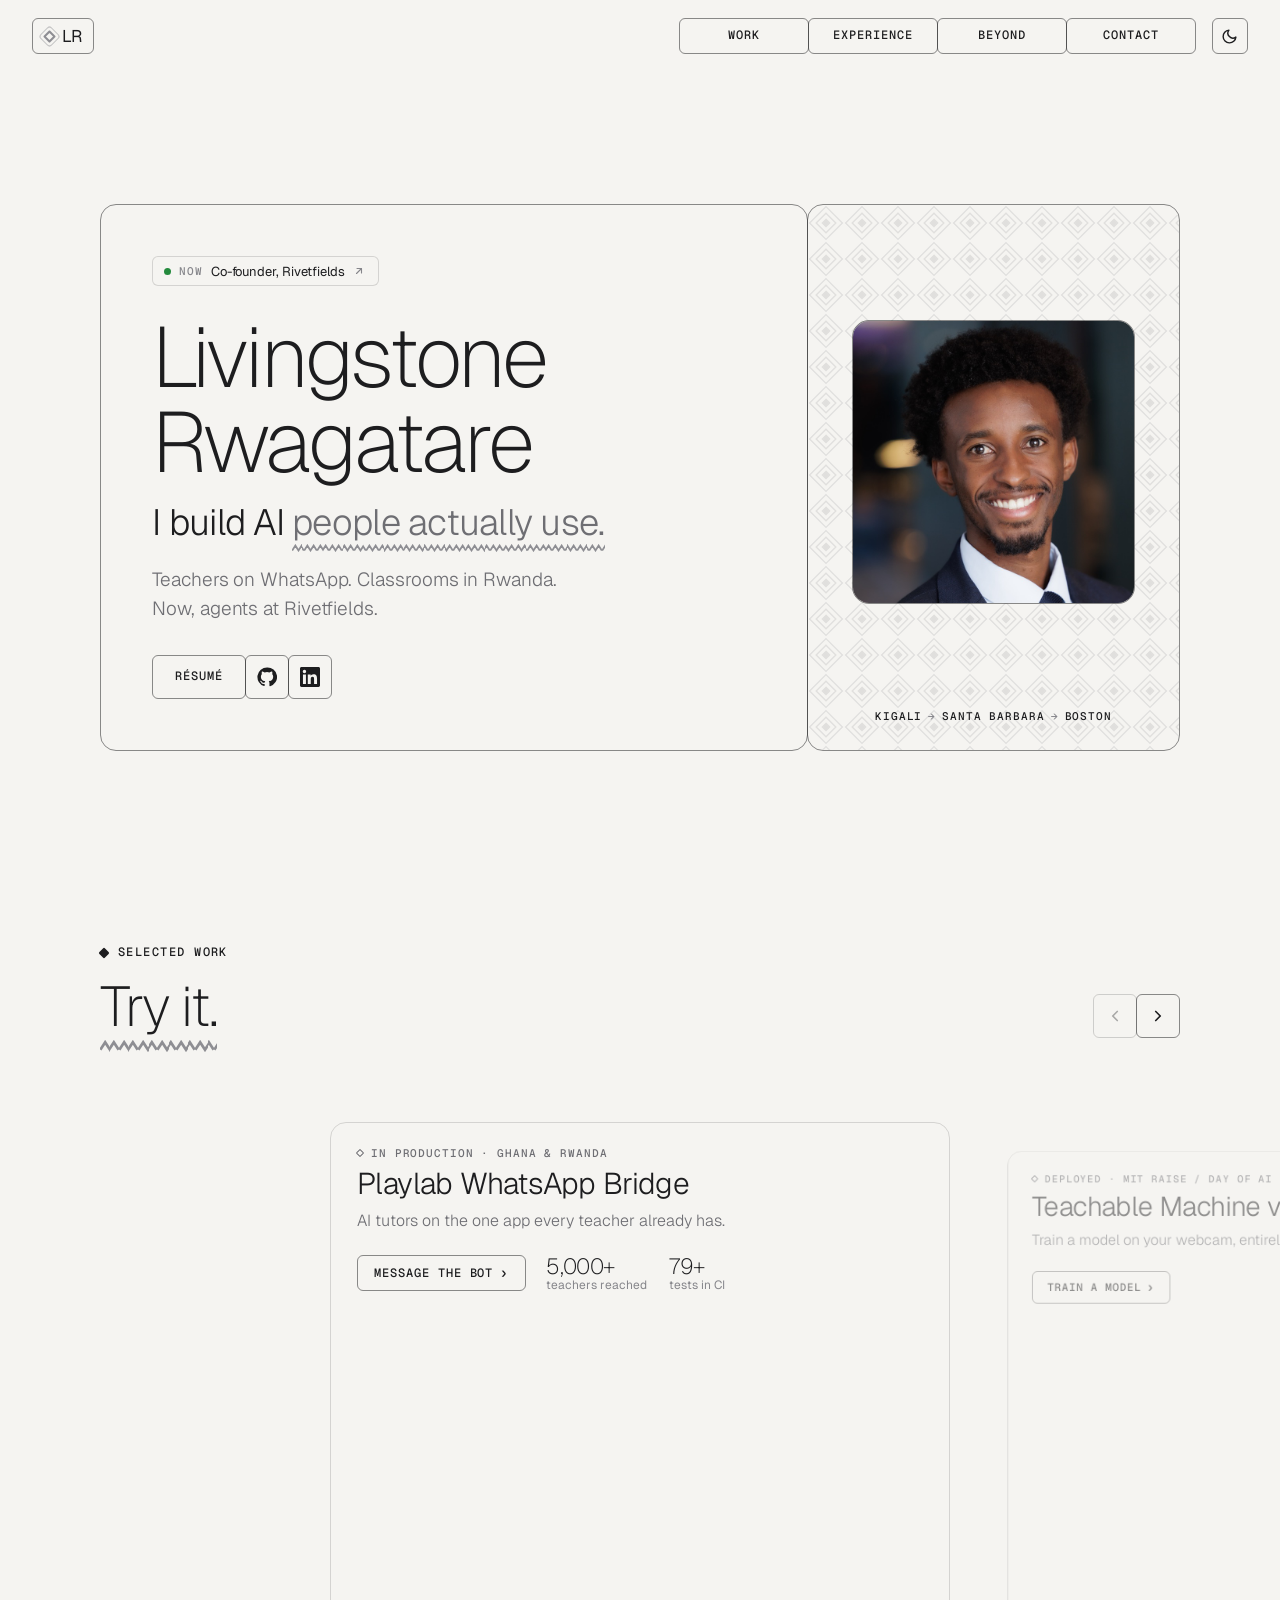
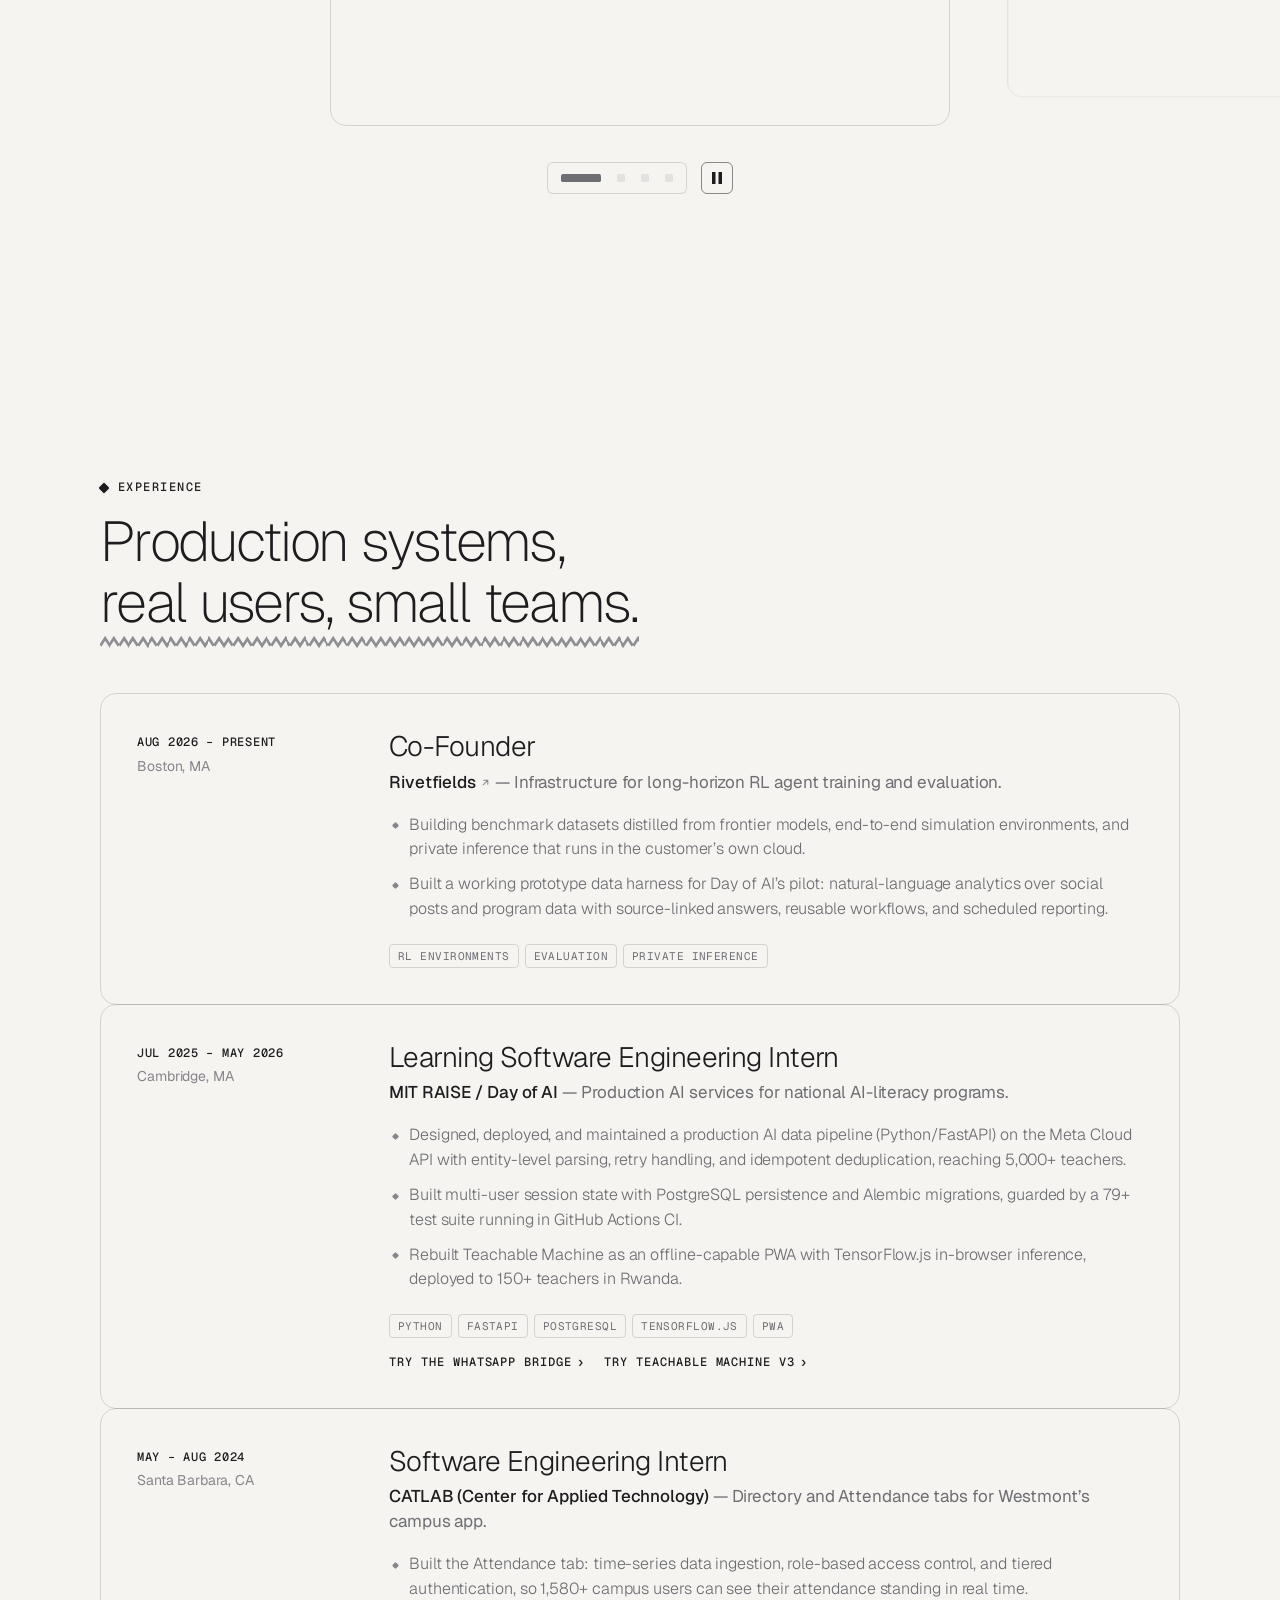
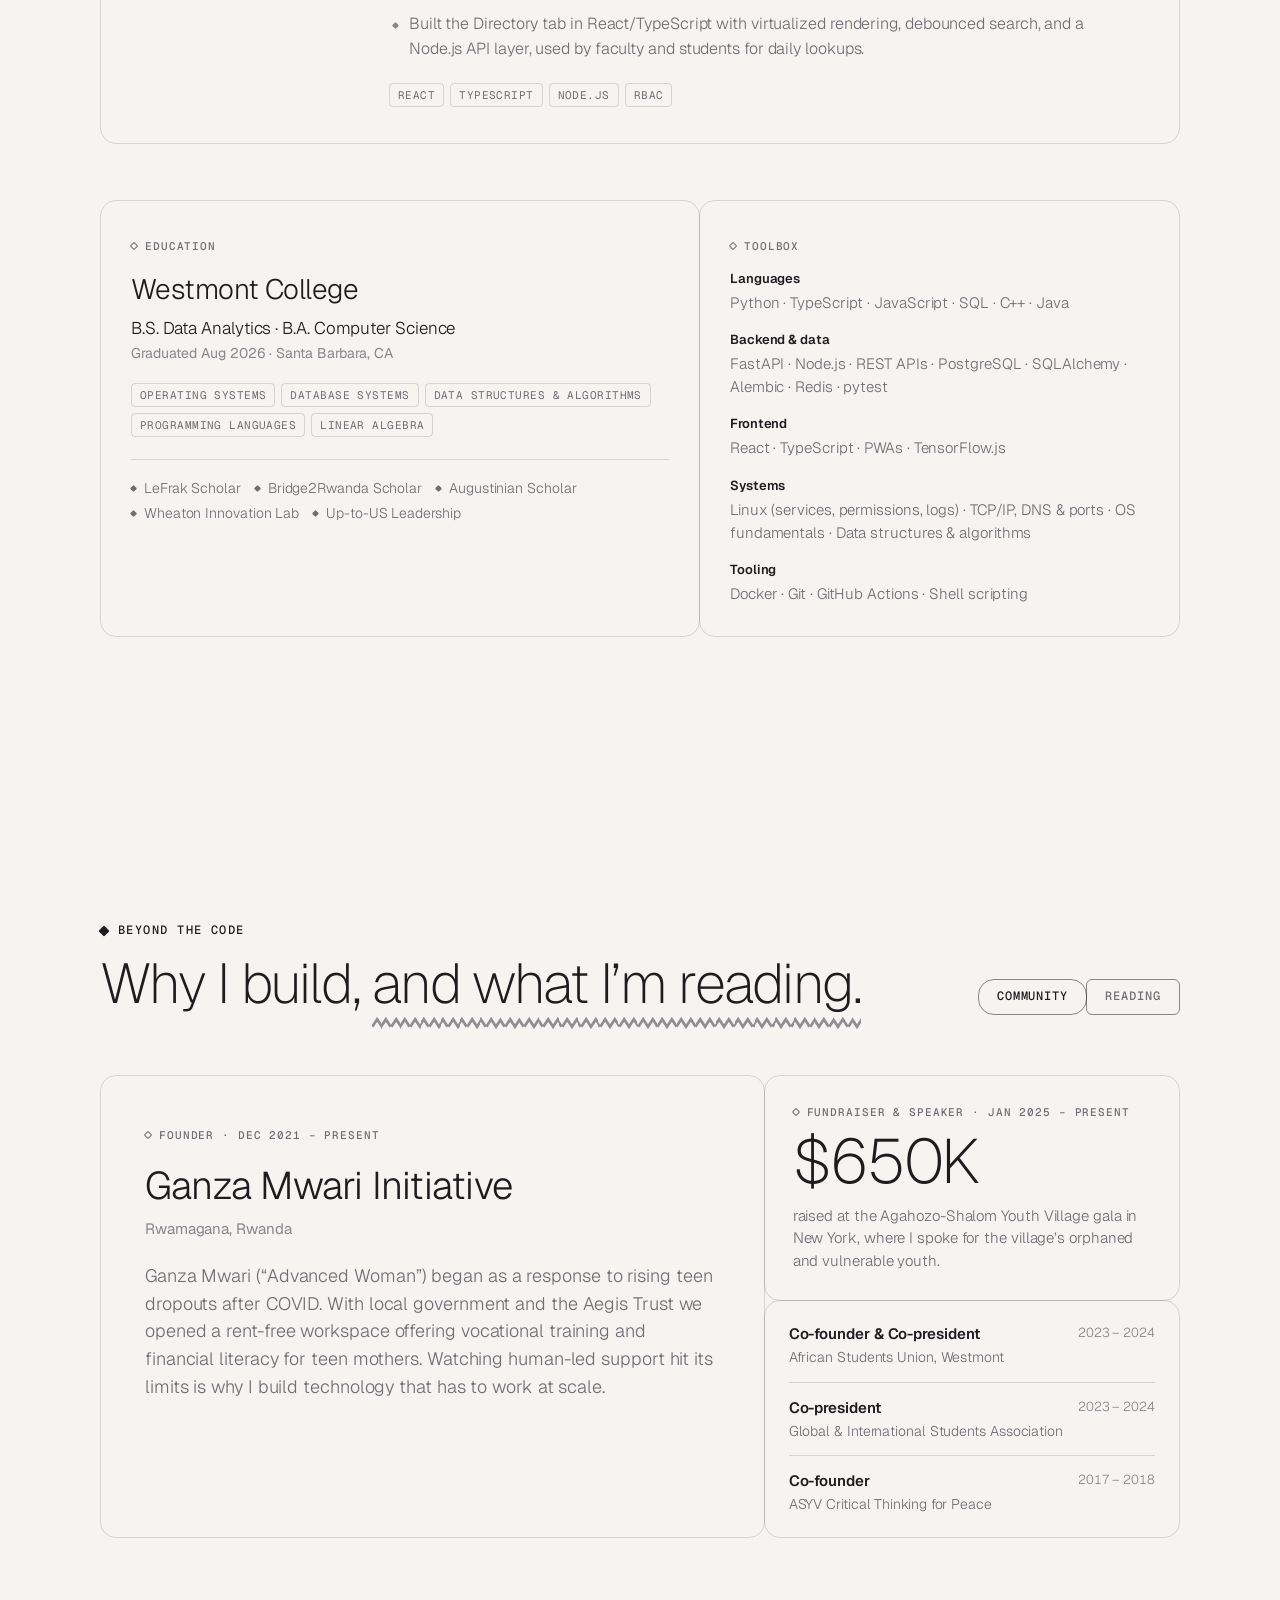
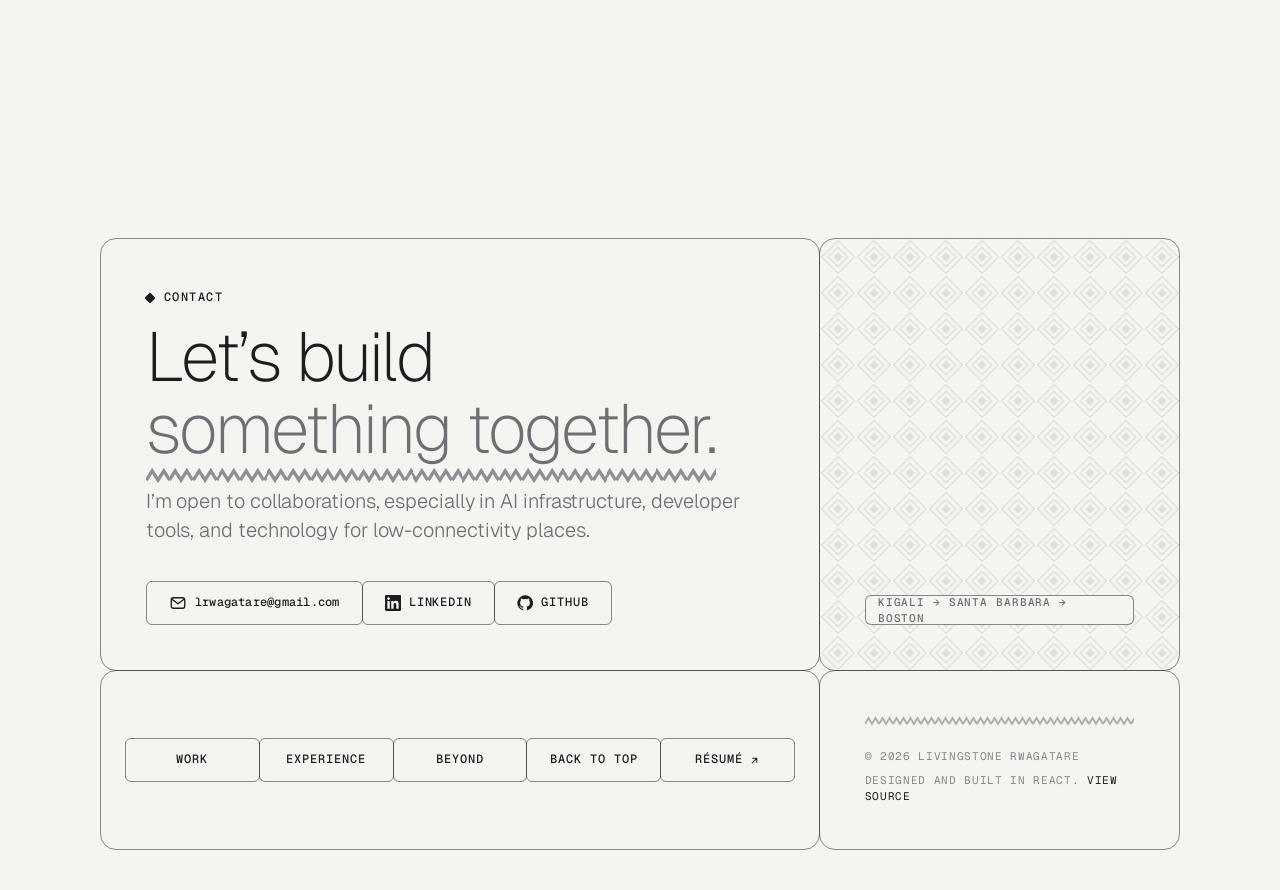
==== index.html @ 640b2de9 "Updates" ====
<!doctype html>
<html lang="en">
  <head>
    <meta charset="UTF-8" />
    <meta name="viewport" content="width=device-width, initial-scale=1.0, viewport-fit=cover" />
    <title>Livingstone Rwagatare · Software Engineer</title>
    <meta name="description" content="Software engineer building AI tools that work on low bandwidth: a WhatsApp AI tutor for 5,000+ teachers, an offline ML web app for classrooms in Rwanda, and Rivetfields." />
    <meta name="theme-color" content="#f5f4f1" media="(prefers-color-scheme: light)" />
    <meta name="theme-color" content="#0c0b0b" media="(prefers-color-scheme: dark)" />
    <meta property="og:title" content="Livingstone Rwagatare · Software Engineer" />
    <meta property="og:description" content="Software engineer building AI people use: a WhatsApp AI tutor for 5,000+ teachers, offline ML for classrooms in Rwanda, and Rivetfields." />
    <meta name="twitter:description" content="Software engineer building AI people use: a WhatsApp AI tutor for 5,000+ teachers, offline ML for classrooms in Rwanda, and Rivetfields." />
    <meta property="og:type" content="website" />
    <meta property="og:url" content="https://rwagatare.github.io/" />
    <meta property="og:image" content="https://rwagatare.github.io/og-card.jpg" />
    <meta property="og:image:width" content="1200" />
    <meta property="og:image:height" content="630" />
    <meta property="og:image:alt" content="Livingstone Rwagatare, software engineer: I build AI people actually use." />
    <meta name="twitter:card" content="summary_large_image" />
    <meta name="twitter:image" content="https://rwagatare.github.io/og-card.jpg" />
    <link rel="icon" type="image/svg+xml" href="/favicon.svg" />
    <link rel="preconnect" href="https://fonts.googleapis.com" />
    <link rel="preconnect" href="https://fonts.gstatic.com" crossorigin />
    <link rel="preload" as="style" href="https://fonts.googleapis.com/css2?family=Geist:wght@100..900&amp;family=Geist+Mono:wght@400..600&amp;display=swap" onload="this.onload=null;this.rel='stylesheet'" />
    <noscript><link rel="stylesheet" href="https://fonts.googleapis.com/css2?family=Geist:wght@100..900&amp;family=Geist+Mono:wght@400..600&amp;display=swap" /></noscript>
    <script>
      // Resolve theme before first paint so there is no flash.
      (function () {
        var t;
        try { t = localStorage.getItem('theme'); } catch (e) {}
        if (t !== 'light' && t !== 'dark') {
          t = window.matchMedia('(prefers-color-scheme: light)').matches ? 'light' : 'dark';
        }
        document.documentElement.setAttribute('data-theme', t);
      })();
    </script>
    <script type="module" crossorigin src="/assets/index-DUhdeuGl.js"></script>
    <link rel="stylesheet" crossorigin href="/assets/index-CmonCGFS.css">
  </head>
  <body>
    <div id="root"></div>
  </body>
</html>
---- assets/index-CmonCGFS.css ----
:root{--font-sans: -apple-system, BlinkMacSystemFont, "SF Pro Text", "Inter", system-ui, "Segoe UI", Roboto, "Helvetica Neue", Arial, sans-serif;--font-display: "Bricolage Grotesque", -apple-system, BlinkMacSystemFont, system-ui, "Segoe UI", Roboto, sans-serif;--font-mono: "JetBrains Mono", ui-monospace, "SF Mono", SFMono-Regular, Menlo, Consolas, monospace;--zigzag-mask: url("data:image/svg+xml,%3Csvg xmlns='http://www.w3.org/2000/svg' width='12' height='8' viewBox='0 0 12 8'%3E%3Cpath d='M0 6.5 3 1.5 6 6.5 9 1.5 12 6.5' fill='none' stroke='%23000' stroke-width='1.7' stroke-linejoin='miter'/%3E%3C/svg%3E");--diamond-mask: url("data:image/svg+xml,%3Csvg xmlns='http://www.w3.org/2000/svg' width='44' height='44' viewBox='0 0 44 44' fill='none' stroke='%23000' stroke-width='1.6'%3E%3Cpath d='M22 2 42 22 22 42 2 22Z'/%3E%3Cpath d='M22 10 34 22 22 34 10 22Z'/%3E%3Cpath d='M22 17.5 26.5 22 22 26.5 17.5 22Z' fill='%23000'/%3E%3C/svg%3E");--r-xs: 8px;--r-sm: 12px;--r-md: 18px;--r-lg: 24px;--r-xl: 32px;--r-pill: 9999px;--ease-out: cubic-bezier(.16, 1, .3, 1);--ease-std: cubic-bezier(.25, .1, .25, 1);--spring: cubic-bezier(.34, 1.56, .64, 1);--dur-fast: .18s;--dur: .32s;--dur-slow: .7s;--content: 1080px;--gutter: clamp(16px, 4vw, 32px);--nav-h: 56px}@supports (transition-timing-function: linear(0,1)){:root{--spring: linear(0, .0069 1.15%, .026 2.3%, .1135 5.18%, .2229 7.78%, .5977 15.84%, .9228, .9676 28.8%, 1.0032 31.68%, 1.046 42.05%, 1.0118 61.63%, 1.0025 69.41%, .9992 99.94%)}}:root,[data-theme=dark]{color-scheme:dark;--bg: #0c0b0b;--bg-2: #131211;--surface: #181716;--surface-2: #1f1e1c;--surface-3: #2c2c2e;--label: #f5f5f7;--label-2: rgba(235, 235, 245, .64);--label-3: rgba(235, 235, 245, .38);--separator: rgba(255, 255, 255, .1);--fill: rgba(120, 120, 128, .24);--fill-2: rgba(120, 120, 128, .16);--green: #30d158;--orange: #ff9f0a;--yellow: #ffd60a;--pink: #ff375f;--indigo: #5e5ce6;--glass-fill: rgba(30, 30, 32, .52);--glass-rim: rgba(255, 255, 255, .2);--glass-edge: rgba(0, 0, 0, .5);--glass-sat: 160%;--glass-spec: rgba(255, 255, 255, .1);--shadow-1: 0 1px 2px rgba(0, 0, 0, .4);--shadow-2: 0 8px 30px rgba(0, 0, 0, .45), 0 2px 8px rgba(0, 0, 0, .3)}[data-theme=light]{color-scheme:light;--bg: #f5f4f1;--bg-2: #ecebe7;--surface: #ffffff;--surface-2: #fbfbfd;--surface-3: #f0f0f3;--label: #1d1d1f;--label-2: #6e6e73;--label-3: #86868b;--separator: rgba(0, 0, 0, .09);--fill: rgba(120, 120, 128, .14);--fill-2: rgba(120, 120, 128, .08);--green: #248a3d;--orange: #c93400;--yellow: #b25000;--pink: #d30f45;--indigo: #3634a3;--glass-fill: rgba(250, 250, 252, .62);--glass-rim: rgba(255, 255, 255, .85);--glass-edge: rgba(0, 0, 0, .08);--glass-sat: 190%;--glass-spec: rgba(255, 255, 255, .55);--shadow-1: 0 1px 2px rgba(0, 0, 0, .05), 0 1px 8px rgba(0, 0, 0, .04);--shadow-2: 0 10px 34px rgba(0, 0, 0, .1), 0 2px 8px rgba(0, 0, 0, .05)}:root,[data-theme=dark]{--glass-tint: rgba(255, 255, 255, .13);--glass-tint-hover: rgba(255, 255, 255, .23);--glass-sheen: rgba(255, 255, 255, .26);--accent: #e5e5ea;--accent-strong: #e5e5ea;--accent-soft: rgba(229, 229, 234, .14);--on-accent: var(--label);--glow: rgba(255, 255, 255, .07);--clay: #a1a1a6;--zigzag: url("data:image/svg+xml,%3Csvg xmlns='http://www.w3.org/2000/svg' width='12' height='8' viewBox='0 0 12 8'%3E%3Cpath d='M0 6.5 3 1.5 6 6.5 9 1.5 12 6.5' fill='none' stroke='%23a1a1a6' stroke-width='1.7'/%3E%3C/svg%3E")}[data-theme=light]{--glass-tint: rgba(255, 255, 255, .62);--glass-tint-hover: rgba(255, 255, 255, .78);--glass-sheen: rgba(255, 255, 255, .7);--accent: #3a3a3c;--accent-strong: #3a3a3c;--accent-soft: rgba(58, 58, 60, .1);--on-accent: var(--label);--glow: rgba(0, 0, 0, .05);--clay: #8e8e93;--zigzag: url("data:image/svg+xml,%3Csvg xmlns='http://www.w3.org/2000/svg' width='12' height='8' viewBox='0 0 12 8'%3E%3Cpath d='M0 6.5 3 1.5 6 6.5 9 1.5 12 6.5' fill='none' stroke='%238e8e93' stroke-width='1.7'/%3E%3C/svg%3E")}:root,[data-theme]{--color-bg: var(--bg);--color-bg-light: var(--surface);--color-bg-lightest: var(--surface-3);--color-text: var(--label-2);--color-text-dim: var(--label-3);--color-text-bright: var(--label);--color-accent: var(--accent);--color-accent-dim: var(--accent-soft);--color-green: var(--green)}*,*:before,*:after{box-sizing:border-box}html{scroll-behavior:smooth;scroll-padding-top:calc(var(--nav-h) + 32px);-webkit-text-size-adjust:100%}body{margin:0;font-family:var(--font-sans);font-size:17px;line-height:1.47;letter-spacing:-.01em;background:var(--bg);color:var(--label);-webkit-font-smoothing:antialiased;-moz-osx-font-smoothing:grayscale;text-rendering:optimizeLegibility;overflow-x:hidden;transition:background-color var(--dur) var(--ease-std),color var(--dur) var(--ease-std)}img{max-width:100%;display:block}a{color:var(--accent);text-decoration:none}a:hover{text-decoration:underline;text-underline-offset:3px}h1,h2,h3,h4,h5,h6{margin:0;font-family:var(--font-display);color:var(--label);font-weight:600}p{margin:0}ul,ol{list-style:none;margin:0;padding:0}button{font:inherit;color:inherit;cursor:pointer;border:0;background:none;padding:0}:focus-visible{outline:2px solid var(--accent);outline-offset:3px;border-radius:6px}::selection{background:var(--accent-soft)}.app{position:relative;min-height:100vh}main{position:relative;z-index:1}.container{width:100%;max-width:calc(var(--content) + var(--gutter) * 2);margin:0 auto;padding:0 var(--gutter)}.section{padding:clamp(80px,12vw,140px) 0}.eyebrow{display:inline-flex;align-items:center;gap:10px;font-family:var(--font-mono);font-size:12px;font-weight:500;letter-spacing:.1em;text-transform:uppercase;color:var(--label-2);margin-bottom:14px}.eyebrow:before{content:"";width:24px;height:8px;background:var(--clay);-webkit-mask:var(--zigzag-mask) repeat-x 0 50% / 12px 8px;mask:var(--zigzag-mask) repeat-x 0 50% / 12px 8px}.mark{color:inherit;background:var(--zigzag) repeat-x 0 100% / .34em .22em;padding-bottom:.16em;-webkit-box-decoration-break:clone;box-decoration-break:clone}.section-title{font-size:clamp(34px,3.2vw + 18px,56px);font-weight:700;line-height:1.1;letter-spacing:-.03em;max-width:22ch}:is(.section-title,.contact-title,.hero-statement,.work-title,.gal-title){text-wrap:balance}.section-lead{margin-top:16px;font-size:clamp(17px,.5vw + 15px,21px);line-height:1.42;color:var(--label-2);max-width:60ch;letter-spacing:-.012em}.section-head{margin-bottom:clamp(36px,5vw,60px)}.surface{background:var(--surface);border-radius:var(--r-lg);box-shadow:var(--shadow-1);position:relative}[data-theme=dark] .surface{box-shadow:inset 0 0 0 1px var(--separator)}.spotlight{isolation:isolate}.spotlight:after{content:"";position:absolute;inset:0;border-radius:inherit;pointer-events:none;opacity:0;transition:opacity var(--dur) var(--ease-std);background:radial-gradient(420px circle at var(--mx, 50%) var(--my, 50%),var(--glow),transparent 60%);z-index:1}.spotlight:hover:after{opacity:1}[data-theme=dark] .spotlight:after{background:radial-gradient(420px circle at var(--mx, 50%) var(--my, 50%),var(--glow),transparent 60%),radial-gradient(260px circle at var(--mx, 50%) var(--my, 50%),rgba(255,255,255,.04),transparent 70%)}.glass{position:relative;isolation:isolate;background:var(--glass-fill);-webkit-backdrop-filter:blur(22px) saturate(var(--glass-sat)) brightness(1.04);backdrop-filter:blur(22px) saturate(var(--glass-sat)) brightness(1.04);box-shadow:inset 0 1px 0 0 var(--glass-rim),inset 0 -1px #ffffff0f,inset 0 0 0 .5px var(--glass-edge),var(--shadow-2)}.glass:before{content:"";position:absolute;inset:0;padding:1px;border-radius:inherit;pointer-events:none;background:linear-gradient(135deg,var(--glass-rim),transparent 38%,transparent 62%,var(--glass-spec));-webkit-mask:linear-gradient(#000 0 0) content-box,linear-gradient(#000 0 0);-webkit-mask-composite:xor;mask-composite:exclude}.glass:after{content:"";position:absolute;inset:0;border-radius:inherit;pointer-events:none;z-index:-1;background:radial-gradient(ellipse 70% 60% at 22% 0%,var(--glass-spec),transparent 70%)}.btn{display:inline-flex;align-items:center;justify-content:center;gap:8px;min-height:44px;padding:0 20px;border-radius:12px;font-size:17px;font-weight:500;letter-spacing:-.01em;white-space:nowrap;transition:transform var(--dur-fast) var(--ease-std),background-color var(--dur-fast) var(--ease-std),box-shadow var(--dur) var(--ease-std)}.btn:hover{text-decoration:none}.btn:active{transform:scale(.97)}.btn-primary{color:var(--label);background:linear-gradient(180deg,var(--glass-sheen),transparent 58%),var(--glass-tint);-webkit-backdrop-filter:blur(18px) saturate(180%);backdrop-filter:blur(18px) saturate(180%);box-shadow:inset 0 1px 0 var(--glass-rim),inset 0 -1px #ffffff14,inset 0 0 0 .5px var(--glass-edge),0 8px 24px #0000002e}.btn-primary:hover{background:linear-gradient(180deg,var(--glass-sheen),transparent 58%),var(--glass-tint-hover)}[data-theme=light] .btn-primary{box-shadow:inset 0 1px #ffffffe6,inset 0 0 0 .5px #0000001a,0 6px 18px #00000014}.btn-secondary{background:var(--fill);color:var(--label)}.btn-secondary:hover{background:var(--surface-3)}.btn-sm{min-height:34px;padding:0 14px;border-radius:10px;font-size:14px}.link-more{display:inline-flex;align-items:center;gap:4px;font-size:17px;font-weight:500;color:var(--accent)}.link-more:after{content:"›";font-size:1.25em;line-height:1;transform:translateY(-1px);transition:transform var(--dur-fast) var(--ease-std)}.link-more:hover:after{transform:translate(3px,-1px)}.chip{display:inline-flex;align-items:center;height:26px;padding:0 10px;border-radius:var(--r-pill);background:var(--fill-2);color:var(--label-2);font-size:13px;font-weight:500;letter-spacing:0;white-space:nowrap}.segmented{display:inline-flex;position:relative;padding:3px;border-radius:var(--r-pill);background:var(--fill);gap:2px;max-width:100%;overflow-x:auto;scrollbar-width:none}.segmented::-webkit-scrollbar{display:none}.segmented button{position:relative;z-index:1;height:32px;padding:0 16px;border-radius:var(--r-pill);font-size:14px;font-weight:500;color:var(--label-2);white-space:nowrap;transition:color var(--dur-fast) var(--ease-std),background-color var(--dur) var(--ease-std),box-shadow var(--dur) var(--ease-std)}.segmented button:hover{color:var(--label)}.segmented button[aria-pressed=true],.segmented button[aria-selected=true]{color:var(--label);background:var(--surface);box-shadow:0 3px 8px #0000001f,0 0 0 .5px #0000000a}[data-theme=dark] .segmented button[aria-pressed=true],[data-theme=dark] .segmented button[aria-selected=true]{background:#636366;box-shadow:0 3px 8px #0000004d}.reveal{opacity:0;transform:translateY(28px);transition:opacity var(--dur-slow) var(--ease-out),transform var(--dur-slow) var(--ease-out)}.reveal.revealed{opacity:1;transform:none}.reveal-child{opacity:0;transform:translateY(14px);transition:opacity .6s var(--ease-out),transform .6s var(--ease-out)}.reveal-child.revealed{opacity:1;transform:none}.is-arriving .eyebrow,.is-arriving :is(.section-title,.contact-title),.is-arriving :is(.section-lead,.contact-lead){animation:arrive-lift .9s var(--ease-out) both}.is-arriving :is(.section-title,.contact-title){animation-delay:70ms}.is-arriving :is(.section-lead,.contact-lead){animation-delay:.15s}.is-arriving .eyebrow{position:relative}.is-arriving .eyebrow:after{content:"";position:absolute;left:0;right:0;bottom:-4px;height:2px;border-radius:2px;background:var(--accent);transform-origin:left;animation:arrive-sweep 1.1s var(--ease-out) both}@keyframes arrive-lift{0%{opacity:.25;transform:translateY(18px);filter:blur(6px)}}@keyframes arrive-sweep{0%{transform:scaleX(0);opacity:1}60%{transform:scaleX(1);opacity:1}to{transform:scaleX(1);opacity:0}}.sr-only{position:absolute;width:1px;height:1px;padding:0;margin:-1px;overflow:hidden;clip:rect(0,0,0,0);white-space:nowrap;border:0}.mono{font-family:var(--font-mono);font-size:.88em;letter-spacing:0}@media(prefers-reduced-motion:reduce){html{scroll-behavior:auto}*,*:before,*:after{animation-duration:.01ms!important;animation-iteration-count:1!important;transition-duration:.01ms!important}.reveal,.reveal-child{opacity:1;transform:none}}@media(prefers-reduced-transparency:reduce),(prefers-contrast:more){.glass{background:var(--surface);-webkit-backdrop-filter:none;backdrop-filter:none;box-shadow:inset 0 0 0 1px var(--separator),var(--shadow-2)}}::-webkit-scrollbar{width:10px}::-webkit-scrollbar-track{background:transparent}::-webkit-scrollbar-thumb{background-color:var(--fill);border:3px solid var(--bg);border-radius:10px}.nav-wrap{position:fixed;top:0;left:0;right:0;z-index:100;display:flex;justify-content:center;padding:14px var(--gutter) 0;pointer-events:none}.nav-wrap:before{content:"";position:absolute;inset:0 0 -24px;background:linear-gradient(to bottom,var(--bg) 0%,transparent 100%);opacity:0;transition:opacity var(--dur) var(--ease-std);pointer-events:none}.nav-wrap.is-scrolled:before{opacity:.55}.nav{pointer-events:auto;display:flex;align-items:center;gap:8px;height:var(--nav-h);padding:0 8px 0 18px;border-radius:var(--r-pill);width:min(100%,720px);transition:transform var(--dur) var(--spring),width var(--dur-slow) var(--ease-out)}.nav-mark{display:inline-flex;align-items:center;gap:8px;font-family:var(--font-display);font-weight:700;font-size:17px;letter-spacing:-.02em;color:var(--label);margin-right:auto}.nav-mark:hover{text-decoration:none}.nav-mark-dot{width:9px;height:9px;border:2px solid var(--clay);border-radius:1px;transform:rotate(45deg);box-shadow:0 0 0 2.5px var(--bg),0 0 0 3.5px color-mix(in srgb,var(--clay) 45%,transparent)}.nav-links{position:relative;display:flex;align-items:center;gap:2px}.nav-pill{position:absolute;top:50%;left:0;height:36px;margin-top:-18px;border-radius:var(--r-pill);background:var(--fill);box-shadow:inset 0 1px 0 var(--glass-rim),inset 0 0 0 .5px var(--glass-edge);opacity:0;pointer-events:none;transition:transform .56s var(--spring),width .56s var(--spring),opacity var(--dur) var(--ease-std)}.nav-links li:not(.nav-pill){position:relative;z-index:1}.nav-links a{display:inline-flex;align-items:center;height:36px;padding:0 14px;border-radius:var(--r-pill);font-size:14px;font-weight:500;color:var(--label-2);transition:color var(--dur-fast) var(--ease-std),background-color var(--dur) var(--ease-std)}.nav-links a:hover{color:var(--label);text-decoration:none;background:var(--fill-2)}.nav-links a.is-active{color:var(--label)}.nav-links a.is-active:hover{background:transparent}.nav-actions{display:flex;align-items:center;gap:6px;margin-left:8px}.nav-icon{display:inline-grid;place-items:center;width:40px;height:40px;border-radius:50%;color:var(--label-2);transition:color var(--dur-fast),background-color var(--dur-fast),transform var(--dur-fast)}.nav-icon:hover{color:var(--label);background:var(--fill-2)}.nav-icon:active{transform:scale(.92)}.nav-resume{height:36px}.nav-burger{display:none;position:relative}.nav-burger span{position:absolute;left:12px;right:12px;height:1.5px;border-radius:2px;background:currentColor;transition:transform var(--dur) var(--spring)}.nav-burger span:first-child{transform:translateY(-3.5px)}.nav-burger span:last-child{transform:translateY(3.5px)}.nav-burger.is-open span:first-child{transform:rotate(45deg)}.nav-burger.is-open span:last-child{transform:rotate(-45deg)}.nav-scrim{position:fixed;inset:0;background:#00000059;opacity:0;pointer-events:none;transition:opacity var(--dur) var(--ease-std)}.nav-scrim.is-open{opacity:1;pointer-events:auto}.nav-sheet{position:fixed;top:calc(14px + var(--nav-h) + 10px);left:var(--gutter);right:var(--gutter);padding:12px;border-radius:var(--r-lg);pointer-events:auto;display:grid;gap:8px;transform-origin:top center;animation:sheet-in var(--dur) var(--spring)}.nav-sheet[hidden]{display:none}.nav-sheet ul{display:grid}.nav-sheet a:not(.btn){display:block;padding:14px 12px;border-radius:var(--r-sm);font-size:22px;font-weight:600;letter-spacing:-.02em;color:var(--label)}.nav-sheet a:not(.btn):hover{background:var(--fill-2);text-decoration:none}@keyframes sheet-in{0%{opacity:0;transform:translateY(-8px) scale(.96)}}@media(max-width:720px){.nav{padding-left:16px}.nav-links,.nav-resume{display:none}.nav-burger{display:inline-grid}}.hero{position:relative;padding:calc(var(--nav-h) + clamp(64px,11vw,132px)) 0 clamp(24px,4vw,48px)}.hero-grid{display:grid;grid-template-columns:minmax(0,1fr) auto;gap:clamp(32px,6vw,80px);align-items:center}.hero-now{display:inline-flex;align-items:center;gap:8px;height:32px;padding:0 14px 0 12px;margin-bottom:28px;border-radius:var(--r-pill);background:var(--fill-2);box-shadow:inset 0 0 0 .5px var(--separator);color:var(--label);font-size:14px;font-weight:500;transition:background-color var(--dur-fast)}.hero-now:hover{text-decoration:none;background:var(--fill)}.hero-now svg{color:var(--label-3)}.hero-now-dot{width:7px;height:7px;border-radius:50%;background:var(--green);box-shadow:0 0 0 0 var(--green);animation:pulse 2.4s var(--ease-std) infinite}.hero-now-label{color:var(--label-3);font-weight:600}@keyframes pulse{0%{box-shadow:0 0 color-mix(in srgb,var(--green) 55%,transparent)}70%,to{box-shadow:0 0 0 8px transparent}}.hero-name{font-size:clamp(44px,5.4vw + 16px,88px);font-weight:800;line-height:1;letter-spacing:-.04em}.hero-statement{margin-top:18px;font-family:var(--font-display);font-size:clamp(24px,1.6vw + 16px,38px);font-weight:600;line-height:1.14;letter-spacing:-.026em;color:var(--label);max-width:25ch}.hero-statement .mark{color:var(--label-2)}.hero-lede{margin-top:22px;max-width:54ch;font-size:clamp(17px,.3vw + 16px,19px);line-height:1.5;color:var(--label-2)}.hero-cta{display:flex;flex-wrap:wrap;align-items:center;gap:12px;margin-top:32px}.hero-social{display:inline-flex;gap:4px;margin-left:6px}.hero-social a{display:inline-grid;place-items:center;width:44px;height:44px;border-radius:50%;color:var(--label-2);transition:color var(--dur-fast),background-color var(--dur-fast)}.hero-social a:hover{color:var(--label);background:var(--fill-2)}.hero-portrait{position:relative;margin:0;width:clamp(220px,26vw,340px)}.hero-imigongo{position:absolute;inset:0;transform:translate(22px,22px);border-radius:38px;background:var(--clay);opacity:.55;-webkit-mask:var(--diamond-mask) 0 0 / 44px 44px round;mask:var(--diamond-mask) 0 0 / 44px 44px round;transition:transform .7s var(--ease-out)}.hero-portrait:hover .hero-imigongo{transform:translate(28px,28px)}.hero-portrait img{position:relative;width:100%;height:auto;aspect-ratio:1;object-fit:cover;border-radius:38px;box-shadow:var(--shadow-2)}@supports (corner-shape: squircle){.hero-portrait img{border-radius:72px;corner-shape:squircle}}.hero-portrait figcaption{position:absolute;left:50%;bottom:-18px;transform:translate(-50%);display:inline-flex;align-items:center;gap:6px;height:36px;padding:0 14px;border-radius:var(--r-pill);font-size:13px;font-weight:500;color:var(--label);white-space:nowrap}.hero-portrait figcaption span[aria-hidden]{color:var(--label-3)}@media(max-width:900px){.hero-grid{grid-template-columns:1fr}.hero-portrait{order:-1;width:132px}.hero-portrait img{border-radius:30px}.hero-imigongo{transform:translate(12px,12px);-webkit-mask-size:28px 28px;mask-size:28px 28px}.hero-portrait figcaption{display:none}}.xp-list{border-top:1px solid var(--separator)}.xp-item{display:grid;grid-template-columns:220px minmax(0,1fr);gap:32px;padding:40px 0;border-bottom:1px solid var(--separator)}.xp-when{display:flex;flex-direction:column;gap:4px;padding-top:4px}.xp-period{font-size:15px;font-weight:600;color:var(--label)}.xp-place{font-size:14px;color:var(--label-3)}.xp-role{font-size:clamp(22px,.8vw + 18px,28px);font-weight:600;letter-spacing:-.022em;line-height:1.2}.xp-org{margin-top:6px;font-size:17px;font-weight:500;color:var(--label)}.xp-org a{color:inherit;display:inline-flex;align-items:center;gap:4px}.xp-org a svg{color:var(--label-3)}.xp-summary{font-weight:400;color:var(--label-2)}.xp-points{margin-top:18px;display:grid;gap:10px;max-width:68ch}.xp-points li{position:relative;padding-left:20px;color:var(--label-2);font-size:16px;line-height:1.55}.xp-points li:before{content:"";position:absolute;left:4px;top:.68em;width:5px;height:5px;border-radius:50%;background:var(--label-3)}.xp-foot{display:flex;flex-wrap:wrap;align-items:center;justify-content:space-between;gap:16px;margin-top:22px}.xp-tags{display:flex;flex-wrap:wrap;gap:6px}.xp-see{display:flex;flex-wrap:wrap;gap:18px}.xp-see .link-more{font-size:15px}.xp-bento{display:grid;grid-template-columns:1.25fr 1fr;gap:12px;margin-top:56px}.xp-tile{padding:30px;border-radius:var(--r-lg)}.xp-tile-kicker{display:block;font-size:13px;font-weight:600;color:var(--label-3);margin-bottom:14px}.xp-edu h3{font-size:28px;letter-spacing:-.024em}.xp-edu-degree{margin-top:6px;font-size:17px;color:var(--label)}.xp-edu-meta{margin-top:2px;font-size:14px;color:var(--label-3)}.xp-edu-course{display:flex;flex-wrap:wrap;gap:6px;margin-top:20px}.xp-honors{display:flex;flex-wrap:wrap;gap:4px 14px;margin-top:22px;padding-top:18px;border-top:1px solid var(--separator);font-size:14px;color:var(--label-2)}.xp-honors span:before{content:"✦";margin-right:6px;color:var(--accent);font-size:10px;vertical-align:2px}.xp-skills dl{margin:0;display:grid;gap:16px}.xp-skills dt{font-size:13px;font-weight:600;color:var(--label)}.xp-skills dd{margin:4px 0 0;font-size:15px;color:var(--label-2);line-height:1.5}@media(max-width:820px){.xp-item{grid-template-columns:1fr;gap:12px;padding:32px 0}.xp-when{flex-direction:row;gap:10px}.xp-bento{grid-template-columns:1fr}.xp-tile{padding:24px}}.pv{position:absolute;inset:0;overflow:hidden}.pv-bridge{background:radial-gradient(120% 90% at 0% 0%,#1f7a5a 0%,transparent 55%),radial-gradient(90% 80% at 100% 100%,#0e3b4a 0%,transparent 60%),#07231c;display:flex;align-items:flex-end;justify-content:center;gap:18px;padding:28px 28px 0}.pv-wa{width:230px;height:92%;border-radius:26px 26px 0 0;background:#0b141a;box-shadow:0 0 0 6px #1d1d1f,0 20px 50px #00000080;display:flex;flex-direction:column;overflow:hidden}.pv-wa-bar{display:flex;align-items:center;gap:8px;padding:16px 12px 10px;background:#202c33;color:#e9edef;font-size:12px;line-height:1.2}.pv-wa-bar strong{display:block;font-weight:600}.pv-wa-bar em{font-style:normal;color:#8696a0;font-size:10.5px}.pv-wa-av{display:grid;place-items:center;width:26px;height:26px;border-radius:50%;background:#008069;color:#fff;font-weight:600}.pv-wa-chat{flex:1;display:flex;flex-direction:column;gap:6px;padding:10px}.pv-wa-msg{align-self:flex-start;max-width:88%;padding:6px 9px;border-radius:3px 9px 9px;background:#202c33;color:#e9edef;font-size:11.5px;line-height:1.35;animation:pv-pop .38s var(--spring) both}.pv-wa-msg.me{align-self:flex-end;background:#005c4b;border-top-left-radius:9px;border-top-right-radius:3px}@keyframes pv-pop{0%{opacity:0;transform:translateY(8px) scale(.95)}}.pv-trace{align-self:center;display:grid;gap:7px;padding:14px 16px;margin-bottom:28px;border-radius:14px;background:#00000073;box-shadow:inset 0 0 0 1px #ffffff14;font-family:var(--font-mono);font-size:10.5px;color:#d1d1d6;white-space:nowrap}.pv-trace b{display:inline-block;width:38px;font-weight:500}.pv-trace .c1{color:#64d2ff}.pv-trace .c2{color:#8e8e93}.pv-trace .c3{color:#ffd60a}.pv-trace .c4{color:#a5a3ff}.pv-browser{background:radial-gradient(90% 90% at 10% 0%,#ffd9a8 0%,transparent 55%),radial-gradient(90% 90% at 100% 100%,#b9d7ff 0%,transparent 60%),#f1f1f6;display:flex;align-items:flex-end;justify-content:center;padding:36px 36px 0}.pv-win{width:100%;border-radius:12px 12px 0 0;overflow:hidden;background:#fff;box-shadow:0 20px 50px #141e3c40,0 0 0 1px #0000000f;transform:translateY(6px);transition:transform .7s var(--ease-out)}.pv-win-bar{display:flex;gap:6px;padding:9px 12px;background:#ececf0}.pv-win-bar i{width:9px;height:9px;border-radius:50%;background:#ff5f57}.pv-win-bar i:nth-child(2){background:#febc2e}.pv-win-bar i:nth-child(3){background:#28c840}.pv-win img{width:100%;aspect-ratio:16 / 9;object-fit:cover;object-position:top}.pv-phones{background:radial-gradient(80% 80% at 80% 10%,rgba(214,180,94,.45) 0%,transparent 60%),radial-gradient(90% 90% at 0% 100%,#2a2440 0%,transparent 60%),#121016}.pv-phone{position:absolute;width:38%;aspect-ratio:390 / 844;border-radius:26px;overflow:hidden;background:#000;box-shadow:0 0 0 5px #1d1d1f,0 0 0 6px #3a3a3c,0 30px 60px #0000008c;transition:transform .7s var(--ease-out)}.pv-phone img{width:100%;height:100%;object-fit:cover;object-position:top}.pv-phone-back{left:16%;top:16%;transform:rotate(-8deg);opacity:.85}.pv-phone-front{right:16%;top:9%;transform:rotate(6deg)}.pv-rivet{display:flex;flex-direction:column;align-items:center;justify-content:center;gap:18px;background:radial-gradient(70% 70% at 50% 40%,rgba(255,255,255,.08),transparent 70%),repeating-linear-gradient(90deg,rgba(255,255,255,.035) 0 1px,transparent 1px 40px),repeating-linear-gradient(0deg,rgba(255,255,255,.035) 0 1px,transparent 1px 40px),#0c0c0e;color:#f5f5f7;text-align:center}.pv-rivet span{font-family:var(--font-display);font-size:22px;font-weight:600;letter-spacing:-.02em;line-height:1.2;color:#f5f5f7d9}.gal-card:hover .pv-win{transform:translateY(-4px)}.gal-card:hover .pv-phone-back{transform:rotate(-11deg) translate(-6px)}.gal-card:hover .pv-phone-front{transform:rotate(8deg) translateY(-8px)}@media(max-width:640px){.pv-trace{display:none}.pv-browser{padding:24px 20px 0}}.work-top{display:flex;align-items:flex-end;justify-content:space-between;gap:24px}.gal-arrows{display:flex;gap:10px;flex:none}.gal-arrow{display:grid;place-items:center;width:44px;height:44px;border-radius:50%;background:var(--fill);color:var(--label);transition:background-color var(--dur-fast),transform var(--dur-fast),opacity var(--dur-fast)}.gal-arrow:hover:not(:disabled){background:var(--surface-3)}.gal-arrow:active:not(:disabled){transform:scale(.94)}.gal-arrow:disabled{opacity:.35;cursor:default}.gal-track{--card: min(620px, 78vw);display:flex;gap:clamp(16px,2.5vw,28px);overflow-x:auto;overscroll-behavior-x:contain;scroll-snap-type:x mandatory;padding:24px calc((100% - var(--card)) / 2) 36px;scrollbar-width:none}.gal-track::-webkit-scrollbar{display:none}.gal-slide{--focus: 1;flex:0 0 var(--card);scroll-snap-align:center;transform:scale(calc(.9 + .1 * var(--focus)));opacity:calc(.45 + .55 * var(--focus));transition:opacity .2s linear;will-change:transform}.gal-card{display:flex;flex-direction:column;width:100%;height:100%;border-radius:var(--r-lg);overflow:hidden;text-align:left;color:inherit;cursor:pointer}.gal-card:hover{text-decoration:none}.gal-visual{position:relative;display:block;aspect-ratio:16 / 10;overflow:hidden}.gal-copy{display:flex;flex-direction:column;gap:2px;padding:22px 26px 26px}.gal-copy .work-kicker{margin-bottom:4px}.gal-title{font-family:var(--font-display);font-size:clamp(24px,1vw + 18px,30px);font-weight:700;letter-spacing:-.025em;line-height:1.12;color:var(--label)}.gal-teaser{margin-top:6px;font-size:16px;line-height:1.45;color:var(--label-2)}.gal-foot{display:flex;flex-wrap:wrap;align-items:center;justify-content:space-between;gap:14px 20px;margin-top:20px}.gal-stats{display:flex;gap:22px}.gal-stat{display:flex;flex-direction:column;line-height:1.15}.gal-stat b{font-family:var(--font-display);font-size:22px;font-weight:700;letter-spacing:-.025em;color:var(--label)}.gal-stat small{font-size:12px;color:var(--label-3)}.gal-cta{display:inline-flex;align-items:center;gap:6px;height:38px;flex:none;padding:0 16px;border-radius:10px;color:var(--label);background:linear-gradient(180deg,var(--glass-sheen),transparent 58%),var(--glass-tint);-webkit-backdrop-filter:blur(18px) saturate(180%);backdrop-filter:blur(18px) saturate(180%);box-shadow:inset 0 1px 0 var(--glass-rim),inset 0 0 0 .5px var(--glass-edge),0 6px 18px #00000024;font-size:15px;font-weight:500;transition:transform var(--dur) var(--spring),background-color var(--dur-fast)}.gal-cta span{font-size:1.3em;line-height:1;transform:translateY(-1px)}.gal-cta.is-link{background:var(--fill);color:var(--label)}.gal-card:hover .gal-cta{transform:translate(3px)}.gal-card:hover .gal-cta:not(.is-link){background:linear-gradient(180deg,var(--glass-sheen),transparent 58%),var(--glass-tint-hover)}.gal-controls{display:flex;justify-content:center;align-items:center;gap:14px}.gal-dots{display:flex;align-items:center;height:32px;padding:0 6px;border-radius:var(--r-pill);background:var(--fill-2)}.gal-dots button{display:grid;place-items:center;height:24px;min-width:24px;padding:0 8px}.gal-dot{position:relative;display:block;width:8px;height:8px;border-radius:var(--r-pill);background:var(--fill);overflow:hidden;transition:width .5s var(--spring),background-color var(--dur)}.gal-dots button:hover .gal-dot{background:var(--label-3)}.gal-dots button[aria-selected=true] .gal-dot{width:40px;background:var(--fill)}.gal-dot i{position:absolute;inset:0;border-radius:inherit;background:var(--label-2);transform-origin:left;animation:gal-progress 5.5s linear forwards;animation-play-state:paused}.gal-controls.is-running .gal-dot i{animation-play-state:running}@keyframes gal-progress{0%{transform:scaleX(0)}}.gal-play{display:grid;place-items:center;width:32px;height:32px;border-radius:50%;background:var(--fill-2);color:var(--label-2);transition:background-color var(--dur-fast),color var(--dur-fast)}.gal-play:hover{background:var(--fill);color:var(--label)}.sheet-scrim{position:fixed;inset:0;z-index:300;display:grid;place-items:center;padding:clamp(0px,2.5vw,28px);background:#00000080;animation:scrim-in var(--dur) var(--ease-std)}.sheet{position:relative;display:flex;flex-direction:column;width:min(1180px,100%);height:100%;max-height:100%;border-radius:var(--r-xl);overflow:hidden;background:var(--bg);box-shadow:0 30px 80px #00000073,inset 0 0 0 1px var(--separator);animation:sheet-rise .52s var(--spring)}@keyframes sheet-rise{0%{opacity:0;transform:translateY(28px) scale(.97)}}@supports (view-transition-name: none){.sheet{animation:none}}::view-transition-group(project-morph){animation-duration:.52s;animation-timing-function:cubic-bezier(.2,.9,.25,1)}::view-transition-old(project-morph),::view-transition-new(project-morph){height:100%;object-fit:cover;overflow:clip}.sheet-bar{position:absolute;top:14px;left:50%;z-index:5;transform:translate(-50%);display:flex;align-items:center;gap:16px;height:52px;width:min(560px,calc(100% - 28px));padding:0 8px 0 18px;border-radius:var(--r-pill)}.sheet-crumb{display:inline-flex;align-items:center;gap:12px;margin-right:auto;min-width:0;font-size:15px;font-weight:600;color:var(--label);white-space:nowrap;overflow:hidden;text-overflow:ellipsis}.sheet-dots{display:inline-flex;gap:5px;flex:none}.sheet-dots i{width:6px;height:6px;border-radius:3px;background:var(--fill);transition:width var(--dur) var(--spring),background-color var(--dur)}.sheet-dots i.on{width:16px;background:var(--label-2)}.sheet-actions{display:inline-flex;gap:4px;flex:none}.sheet-btn{display:grid;place-items:center;width:38px;height:38px;border-radius:50%;color:var(--label-2);transition:background-color var(--dur-fast),color var(--dur-fast),transform var(--dur-fast)}.sheet-btn:hover{background:var(--fill-2);color:var(--label)}.sheet-btn:active{transform:scale(.92)}.sheet-close{background:var(--fill);color:var(--label)}.sheet-scroll{flex:1;overflow-y:auto;overscroll-behavior:contain}.sheet-inner{padding:104px clamp(18px,4vw,56px) clamp(32px,5vw,56px);animation:panel-in .45s var(--ease-out)}@keyframes panel-in{0%{opacity:0;transform:translateY(12px)}}.work-head{display:grid;grid-template-columns:minmax(0,1fr) auto;gap:32px;align-items:end;margin-bottom:28px}.work-kicker{display:block;font-family:var(--font-mono);font-size:11.5px;font-weight:500;letter-spacing:.06em;text-transform:uppercase;color:var(--label-3)}.work-intro .work-kicker{margin-bottom:10px}.work-title{font-size:clamp(30px,2.2vw + 16px,48px);font-weight:700;letter-spacing:-.03em;line-height:1.06}.work-pitch{margin-top:14px;max-width:60ch;font-size:clamp(17px,.3vw + 16px,19px);line-height:1.5;color:var(--label-2)}.work-links{display:flex;flex-wrap:wrap;gap:8px;margin-top:20px}.work-impact{display:flex;gap:32px;margin:0}.work-impact div{display:flex;flex-direction:column-reverse}.work-impact dt{font-size:13px;color:var(--label-3)}.work-impact dd{margin:0;font-family:var(--font-display);font-size:clamp(28px,1.2vw + 20px,38px);font-weight:700;letter-spacing:-.03em;line-height:1.05;color:var(--label);white-space:nowrap}.work-stage{min-width:0;padding:clamp(16px,3vw,32px);border-radius:var(--r-xl)}.work-foot{display:grid;grid-template-columns:minmax(0,1fr) minmax(0,.6fr);gap:32px;margin-top:24px}.work-notes{display:grid;grid-template-columns:repeat(2,minmax(0,1fr));gap:14px 28px}.work-notes li{position:relative;padding-left:18px;font-size:15px;line-height:1.5;color:var(--label-2)}.work-notes li:before{content:"";position:absolute;left:0;top:.6em;width:6px;height:6px;border-radius:2px;background:var(--accent)}.work-stack{display:flex;flex-wrap:wrap;align-content:flex-start;justify-content:flex-end;gap:6px}.sheet-next{display:flex;flex-direction:column;gap:4px;width:100%;margin-top:48px;padding:24px 28px;border-radius:var(--r-lg);text-align:left;transition:transform var(--dur) var(--spring)}.sheet-next strong{font-size:22px;font-weight:600;letter-spacing:-.02em;color:var(--label)}.sheet-next span:last-child{font-size:15px;color:var(--label-2)}.sheet-next:hover{transform:translateY(-2px)}@media(max-width:900px){.work-head{grid-template-columns:minmax(0,1fr);align-items:start;gap:20px}.work-foot{grid-template-columns:minmax(0,1fr)}.work-stack{justify-content:flex-start}}@media(max-width:640px){.gal-arrows{display:none}.gal-copy{padding:18px 20px 22px}.work-notes{grid-template-columns:minmax(0,1fr)}.work-stage{border-radius:var(--r-lg);padding:12px}.sheet{border-radius:0}.sheet-inner{padding-top:88px}}@media(prefers-reduced-motion:reduce){.gal-slide{transform:none;opacity:1}.gal-dot i{animation-duration:5.5s!important}}.work-stage-loading{display:grid;place-items:center;min-height:320px;font-size:14px;color:var(--label-3)}.beyond-head{display:flex;flex-wrap:wrap;align-items:flex-end;justify-content:space-between;gap:24px}.beyond-panel{animation:panel-in .5s var(--ease-out)}@keyframes panel-in{0%{opacity:0;transform:translateY(10px)}}.cm{display:grid;grid-template-columns:1.6fr 1fr;grid-template-rows:auto auto;gap:12px}.cm-feature{grid-row:span 2;padding:clamp(24px,4vw,44px);border-radius:var(--r-lg)}.cm-kicker{display:block;font-size:13px;font-weight:600;color:var(--label-3)}.cm-feature h3{margin-top:12px;font-size:clamp(28px,1.6vw + 18px,40px);font-weight:700;letter-spacing:-.03em}.cm-place{margin-top:4px;font-size:15px;color:var(--label-3)}.cm-story{margin-top:22px;max-width:58ch;font-size:18px;line-height:1.55;color:var(--label-2)}.cm-stat{padding:28px;border-radius:var(--r-lg);display:flex;flex-direction:column}.cm-stat strong{margin-top:10px;font-family:var(--font-display);font-size:clamp(44px,3vw + 24px,64px);font-weight:700;letter-spacing:-.04em;line-height:1;color:var(--label)}.cm-stat p{margin-top:12px;font-size:15px;line-height:1.5;color:var(--label-2)}.cm-roles{padding:8px 24px;border-radius:var(--r-lg)}.cm-roles li{display:grid;grid-template-columns:1fr auto;gap:2px 12px;padding:14px 0;border-bottom:1px solid var(--separator)}.cm-roles li:last-child{border-bottom:0}.cm-role{font-size:15px;font-weight:600;color:var(--label)}.cm-org{grid-column:1;font-size:14px;color:var(--label-2)}.cm-period{grid-column:2;grid-row:1;font-size:13px;color:var(--label-3);font-variant-numeric:tabular-nums}.bk-bar{display:flex;flex-wrap:wrap;align-items:center;justify-content:space-between;gap:12px;margin-bottom:28px}.bk-count{font-size:14px;color:var(--label-3)}.bk-shelf{display:grid;grid-template-columns:repeat(auto-fill,minmax(168px,1fr));gap:28px 20px}.bk-book{display:flex;flex-direction:column;gap:14px;width:100%;text-align:left}.bk-book:disabled{cursor:default}.bk-cover{position:relative;display:block;aspect-ratio:2 / 3;border-radius:6px 10px 10px 6px;overflow:hidden;background:var(--surface-3);box-shadow:inset 3px 0 #0000002e,0 1px 2px #0003,0 12px 28px -10px #00000073;transition:transform .5s var(--spring),box-shadow var(--dur) var(--ease-std)}.bk-cover:after{content:"";position:absolute;inset:0;background:linear-gradient(90deg,rgba(255,255,255,.12) 0 2%,transparent 6% 94%,rgba(0,0,0,.1));pointer-events:none}.bk-cover img{width:100%;height:100%;object-fit:cover}.bk-book:not(:disabled):hover .bk-cover{transform:translateY(-6px) rotate(-1.2deg);box-shadow:inset 3px 0 #0000002e,0 2px 4px #0003,0 24px 40px -12px #00000080}.bk-typecover{display:flex;flex-direction:column;justify-content:space-between;height:100%;padding:16px 14px;background:linear-gradient(160deg,hsl(var(--h) 38% 30%),hsl(calc(var(--h) + 30) 42% 18%));color:#fff}.bk-typecover strong{font-family:var(--font-display);font-size:16px;line-height:1.2;letter-spacing:-.01em}.bk-typecover em{font-style:normal;font-size:12px;opacity:.75}.bk-meta{display:flex;flex-direction:column;gap:2px}.bk-meta strong{font-size:15px;font-weight:600;line-height:1.3;color:var(--label)}.bk-meta>span:not(.bk-status):not(.bk-open){font-size:13px;color:var(--label-3)}.bk-status{font-size:11px;font-weight:600;letter-spacing:.02em;text-transform:uppercase;color:var(--label-3);margin-bottom:2px}.bk-status.s-reading{color:var(--green)}.bk-status.s-queued{color:var(--orange)}.bk-open{margin-top:4px;font-size:13px;font-weight:500;color:var(--accent)}.bk-scrim{position:fixed;inset:0;z-index:200;display:grid;place-items:center;padding:24px var(--gutter);background:#00000073;animation:scrim-in var(--dur) var(--ease-std)}@keyframes scrim-in{0%{opacity:0}}.bk-sheet{position:relative;width:min(720px,100%);max-height:min(84vh,900px);overflow-y:auto;padding:clamp(24px,4vw,40px);border-radius:var(--r-xl);animation:sheet-up .45s var(--spring);overscroll-behavior:contain}[data-theme=light] .bk-sheet{--glass-fill: rgba(252, 252, 253, .94)}[data-theme=dark] .bk-sheet{--glass-fill: rgba(28, 28, 30, .92)}@keyframes sheet-up{0%{opacity:0;transform:translateY(24px) scale(.97)}}.bk-close{position:sticky;top:0;float:right;display:grid;place-items:center;width:32px;height:32px;margin:-8px -8px 0 12px;border-radius:50%;background:var(--fill);color:var(--label-2);z-index:2}.bk-close:hover{color:var(--label)}.bk-sheet-head{display:grid;grid-template-columns:112px 1fr;gap:24px;align-items:start}.bk-sheet-cover{aspect-ratio:2 / 3;border-radius:6px 10px 10px 6px;overflow:hidden;box-shadow:0 12px 28px -10px #00000080}.bk-sheet-cover img{width:100%;height:100%;object-fit:cover}.bk-sheet h3{font-size:clamp(24px,1.2vw + 18px,32px);font-weight:700;letter-spacing:-.025em;line-height:1.12}.bk-author{margin-top:4px;font-size:15px;color:var(--label-3)}.bk-summary{margin:14px 0 10px;font-size:17px;color:var(--label)}.bk-body{margin-top:28px;display:grid;gap:16px;font-size:17px;line-height:1.6;color:var(--label-2)}.bk-takeaways{margin-top:28px;padding:20px 22px;border-radius:var(--r-md);background:var(--fill-2)}.bk-takeaways h4{font-size:13px;font-weight:600;color:var(--label-3);margin-bottom:10px}.bk-takeaways ul{display:grid;gap:8px}.bk-takeaways li{position:relative;padding-left:18px;font-size:15px;color:var(--label)}.bk-takeaways li:before{content:"";position:absolute;left:0;top:.55em;width:6px;height:6px;border-radius:2px;background:var(--accent)}@media(max-width:820px){.cm{grid-template-columns:1fr}.cm-feature{grid-row:auto}}@media(max-width:520px){.bk-shelf{grid-template-columns:repeat(2,minmax(0,1fr));gap:24px 14px}.bk-sheet-head{grid-template-columns:84px 1fr;gap:16px}}.contact{position:relative;z-index:1;padding:clamp(96px,14vw,160px) 0 40px;text-align:center}.contact .eyebrow{margin-bottom:14px}.contact-title{margin:0 auto;max-width:16ch;font-size:clamp(38px,4vw + 18px,72px);font-weight:700;line-height:1.04;letter-spacing:-.038em}.contact-title .mark{color:var(--label-2)}.contact-lead{margin:22px auto 0;max-width:52ch;font-size:clamp(17px,.4vw + 15px,20px);color:var(--label-2)}.contact-cta{display:flex;flex-wrap:wrap;justify-content:center;gap:10px;margin-top:36px}.contact-foot{display:flex;flex-wrap:wrap;justify-content:space-between;gap:8px 24px;margin-top:clamp(96px,12vw,140px);padding-top:30px;position:relative;font-size:13px;color:var(--label-3);text-align:left}@media(max-width:520px){.contact-cta .btn{width:100%}}.contact-foot:before{content:"";position:absolute;top:0;left:0;right:0;height:10px;background:var(--clay);opacity:.7;-webkit-mask:var(--zigzag-mask) repeat-x 0 50% / 14px 10px;mask:var(--zigzag-mask) repeat-x 0 50% / 14px 10px}:root,[data-theme=dark]{--line: rgba(245, 245, 247, .13);--line-strong: rgba(245, 245, 247, .34)}[data-theme=light]{--line: rgba(29, 29, 31, .15);--line-strong: rgba(29, 29, 31, .5)}:root{--r-box: 16px;--r-tight: 6px;--r-tag: 4px;--morph: border-radius .26s var(--ease-out), border-color var(--dur-fast) var(--ease-std), background-color var(--dur-fast) var(--ease-std), color var(--dur-fast) var(--ease-std)}:root{--font-sans: "Geist", -apple-system, BlinkMacSystemFont, system-ui, "Segoe UI", Roboto, sans-serif;--font-display: "Geist", -apple-system, BlinkMacSystemFont, system-ui, "Segoe UI", Roboto, sans-serif;--font-mono: "Geist Mono", ui-monospace, "SF Mono", SFMono-Regular, Menlo, Consolas, monospace}body{font-weight:300;letter-spacing:-.005em}h1,h2,h3,h4,h5,h6{font-weight:300}.hero-name{font-weight:200;letter-spacing:-.035em}.hero-statement{font-weight:300;letter-spacing:-.02em}:is(.section-title,.contact-title,.work-title){font-weight:200;letter-spacing:-.03em}:is(.gal-title,.xp-role,.xp-edu h3,.cm-feature h3){font-weight:300;letter-spacing:-.02em}:is(.gal-stat b,.work-impact dd,.cm-stat strong){font-weight:200;letter-spacing:-.03em}:is(.chip,.xp-place,.gal-stat small,.work-impact dt,.contact-foot,.hero-now,.cm-place,.xp-edu-meta){font-weight:400}@media(max-width:767px){:is(.hero-name,.section-title,.contact-title,.work-title){font-weight:300}}.eyebrow{gap:10px;font-size:12px;letter-spacing:.12em;color:var(--label);white-space:pre}.eyebrow:before{width:8px;height:8px;background:currentColor;border-radius:1.5px;-webkit-mask:none;mask:none;transform:rotate(45deg) scale(0);transition:transform .22s var(--spring) 40ms}.eyebrow.is-typed:before{transform:rotate(45deg) scale(1)}.eyebrow-type>span{opacity:0;transition:opacity 60ms linear calc(.16s + var(--i) * 45ms)}.eyebrow.is-typed .eyebrow-type>span{opacity:1}:is(.work-kicker,.xp-tile-kicker,.cm-kicker){display:inline-flex;align-items:center;gap:8px;font-family:var(--font-mono);font-size:11px;font-weight:500;letter-spacing:.08em;text-transform:uppercase;color:var(--label-2)}:is(.work-kicker,.xp-tile-kicker,.cm-kicker):before{content:"";flex:none;width:6px;height:6px;border:1px solid currentColor;border-radius:1px;transform:rotate(45deg)}.xp-period{font-family:var(--font-mono);font-size:12px;font-weight:500;letter-spacing:.06em;text-transform:uppercase}.chip{height:24px;padding:0 8px;border:1px solid var(--line);border-radius:var(--r-tag);background:transparent;font-family:var(--font-mono);font-size:11px;letter-spacing:.04em;text-transform:uppercase}.wa-chip{text-transform:none;letter-spacing:.02em}.btn,.btn-primary,.btn-secondary,[data-theme=light] .btn-primary{min-height:44px;padding:0 22px;border:1px solid var(--line-strong);border-radius:var(--r-tight);background:transparent;-webkit-backdrop-filter:none;backdrop-filter:none;box-shadow:none;color:var(--label);font-family:var(--font-mono);font-size:12px;font-weight:500;letter-spacing:.08em;text-transform:uppercase;transition:border-radius .15s var(--nav-ease),transform var(--dur-fast) var(--ease-std)}.btn:hover,.btn-primary:hover,.btn-secondary:hover{border-radius:var(--r-box);background:transparent}.btn-sm{min-height:36px;padding:0 16px}.contact-cta .btn-primary{text-transform:none;letter-spacing:.02em}:is(.hero-cta,.contact-cta,.work-links,.gal-arrows,.hero-social){gap:0}:is(.hero-cta,.contact-cta,.work-links,.gal-arrows,.hero-social)>*+*{margin-left:-1px}.hero-lede-now{white-space:nowrap}.hero-cta{row-gap:12px}.hero-social{margin-left:-1px}@media(max-width:520px){.contact-cta>*+*{margin-left:0;margin-top:-1px}}:is(.gal-arrow,.gal-play,.hero-social a,.sheet-btn,.sheet-close){border:1px solid var(--line-strong);border-radius:var(--r-tight);background:transparent;box-shadow:none;color:var(--label);transition:border-radius .15s var(--nav-ease),transform var(--dur-fast),opacity var(--dur-fast)}:is(.gal-arrow,.gal-play,.hero-social a,.sheet-btn,.sheet-close):hover:not(:disabled){border-radius:var(--r-box);background:transparent;color:var(--label)}.gal-cta,.gal-cta.is-link{height:36px;border:1px solid var(--line-strong);border-radius:var(--r-tight);background:transparent;-webkit-backdrop-filter:none;backdrop-filter:none;box-shadow:none;font-family:var(--font-mono);font-size:12px;letter-spacing:.08em;text-transform:uppercase;transition:transform var(--dur) var(--spring),border-radius .15s var(--nav-ease)}.gal-card:hover .gal-cta,.gal-card:hover .gal-cta:not(.is-link){border-radius:var(--r-box);background:transparent}.gal-dots{border-radius:var(--r-tight);background:transparent;box-shadow:inset 0 0 0 1px var(--line)}.segmented{padding:0;gap:0;border-radius:0;background:transparent;box-shadow:none}.segmented button{height:36px;padding:0 18px;border:1px solid var(--line-strong);border-radius:var(--r-tight);font-family:var(--font-mono);font-size:12px;letter-spacing:.08em;text-transform:uppercase;transition:border-radius .15s var(--nav-ease),color .15s var(--nav-ease)}.segmented button+button{margin-left:-1px}.segmented button:hover{border-radius:var(--r-box)}.segmented button[aria-pressed=true],.segmented button[aria-selected=true],[data-theme=dark] .segmented button[aria-pressed=true],[data-theme=dark] .segmented button[aria-selected=true]{border-radius:var(--r-box);background:transparent;box-shadow:none}:root{--nav-h: 72px;--nav-box: 36px;--nav-ease: cubic-bezier(.455, .03, .515, .955)}.nav-wrap{padding:0 var(--gutter)}.nav-wrap:before,.nav-wrap:after{content:"";position:absolute;inset:0 0 -32px;pointer-events:none;opacity:0;transition:opacity var(--dur) var(--ease-std)}.nav-wrap:before{background:linear-gradient(to bottom,color-mix(in srgb,var(--bg) 78%,transparent),transparent);-webkit-backdrop-filter:blur(3px);backdrop-filter:blur(3px);-webkit-mask:linear-gradient(#000 55%,transparent);mask:linear-gradient(#000 55%,transparent)}.nav-wrap:after{-webkit-backdrop-filter:blur(14px);backdrop-filter:blur(14px);-webkit-mask:linear-gradient(#000 30%,transparent 75%);mask:linear-gradient(#000 30%,transparent 75%)}.nav-wrap.is-scrolled:before,.nav-wrap.is-scrolled:after{opacity:1}.nav{position:relative;z-index:1;width:100%;height:var(--nav-h);padding:0;gap:16px;border-radius:0;background:none}.nav-mark{height:var(--nav-box);padding:0 12px;border:1px solid var(--line-strong);border-radius:var(--r-tight);font-weight:400;transition:border-radius .15s var(--nav-ease)}.nav-mark:hover{border-radius:var(--r-box)}.nav-links{gap:0;margin-left:auto}.nav-links li+li{margin-left:-1px}.nav-links a{justify-content:center;min-width:130px;height:var(--nav-box);padding:0 18px;border:1px solid var(--line-strong);border-radius:var(--r-tight);background:transparent;box-shadow:none;font-family:var(--font-mono);font-size:12px;font-weight:500;letter-spacing:.08em;text-transform:uppercase;color:var(--label);transition:border-radius .15s var(--nav-ease),color .15s var(--nav-ease)}.nav-links a:hover,.nav-links a.is-active,.nav-links a.is-active:hover{border-radius:var(--r-box);background:transparent;box-shadow:none}.nav-links a.is-active{position:relative;z-index:1}.nav-actions{gap:0;margin-left:0}.nav-actions>*+*{margin-left:-1px}.nav-icon,.nav-icon:hover:not(:disabled){width:var(--nav-box);height:var(--nav-box);border:1px solid var(--line-strong);border-radius:var(--r-tight);background:transparent;box-shadow:none;color:var(--label);transition:border-radius .15s var(--nav-ease),transform var(--dur-fast)}.nav-icon:hover:not(:disabled){border-radius:var(--r-box)}.nav-burger span{left:11px;right:11px}.nav-sheet{top:calc(var(--nav-h) - 8px);border-radius:var(--r-box);gap:12px}.nav-sheet ul{gap:0}.nav-sheet a:not(.btn){margin-top:-1px;padding:16px;border:1px solid var(--line-strong);border-radius:var(--r-tight);font-family:var(--font-mono);font-size:14px;font-weight:500;letter-spacing:.08em;text-transform:uppercase;transition:border-radius .15s var(--nav-ease)}.nav-sheet a:not(.btn):hover{background:transparent;border-radius:var(--r-box)}@media(max-width:1000px){.nav-links a{min-width:0}}.sheet-bar{top:0;left:0;right:0;transform:none;width:auto;height:76px;padding:0 clamp(18px,4vw,56px);border-radius:0;gap:16px}.sheet-bar:before{content:"";position:absolute;inset:0 0 -28px;z-index:-1;pointer-events:none;background:linear-gradient(to bottom,var(--bg) 35%,transparent);-webkit-backdrop-filter:blur(8px);backdrop-filter:blur(8px);-webkit-mask:linear-gradient(#000 55%,transparent);mask:linear-gradient(#000 55%,transparent)}.sheet-crumb{height:var(--nav-box);padding:0 14px;border:1px solid var(--line-strong);border-radius:var(--r-tight);font-family:var(--font-mono);font-size:12px;font-weight:500;letter-spacing:.08em;text-transform:uppercase}.sheet-crumb-title{min-width:0;overflow:hidden;text-overflow:ellipsis}.sheet-actions{gap:0}.sheet-actions>*+*{margin-left:-1px}.sheet-btn{width:var(--nav-box);height:var(--nav-box)}@media(max-width:640px){.sheet-bar{height:64px;gap:10px}}.surface,[data-theme=dark] .surface{background:transparent;border:1px solid var(--line);border-radius:var(--r-box);box-shadow:none}.surface:hover{border-color:var(--line-strong)}:is(.gal-card,.xp-tile,.cm-feature,.cm-stat,.cm-roles,.sheet-next,.work-stage){border-radius:var(--r-box)}.hero-grid{gap:0;align-items:stretch}.hero-copy,.hero-portrait{border:1px solid var(--line-strong);border-radius:var(--r-box)}.hero-copy{padding:clamp(24px,4vw,52px)}.hero-now{height:30px;border-radius:var(--r-tight);background:transparent;box-shadow:inset 0 0 0 1px var(--line);font-size:13px;transition:var(--morph)}.hero-now:hover{background:transparent;border-radius:18px}.hero-now-label{font-family:var(--font-mono);font-size:11px;font-weight:500;letter-spacing:.08em;text-transform:uppercase}.hero-portrait{display:grid;place-items:center;width:auto;margin-left:-1px;padding:clamp(28px,3.5vw,48px) clamp(28px,3.5vw,48px) 76px;overflow:hidden}.hero-imigongo{inset:0;transform:none;border-radius:inherit;opacity:.2;-webkit-mask-size:36px 36px;mask-size:36px 36px;-webkit-mask-repeat:repeat;mask-repeat:repeat;transition:-webkit-mask-position .9s var(--ease-out),mask-position .9s var(--ease-out),opacity var(--dur) var(--ease-std)}.hero-portrait:hover .hero-imigongo{transform:none;opacity:.3;-webkit-mask-position:18px 18px;mask-position:18px 18px}.hero-portrait img{width:clamp(200px,22vw,290px);border-radius:var(--r-box);box-shadow:none;outline:1px solid var(--line-strong)}@supports (corner-shape: squircle){.hero-portrait img{border-radius:40px}}.hero-portrait figcaption,.hero-portrait figcaption.glass{left:20px;right:20px;bottom:20px;transform:none;justify-content:center;height:28px;padding:0;border-radius:var(--r-tag);background:transparent;-webkit-backdrop-filter:none;backdrop-filter:none;box-shadow:none;font-family:var(--font-mono);font-size:11px;letter-spacing:.08em;text-transform:uppercase}.hero-portrait figcaption:before,.hero-portrait figcaption:after{display:none}@media(max-width:900px){.hero-portrait{width:auto;margin-left:0;padding:28px 20px 64px}.hero-copy{margin-top:-1px}.hero-portrait img{width:160px}.hero-portrait figcaption{display:inline-flex}}.xp-list{border-top:0}.xp-item{position:relative;padding:clamp(24px,3vw,36px);border:1px solid var(--line);border-radius:var(--r-box);margin-top:-1px;transition:border-color var(--dur-fast) var(--ease-std)}.xp-item:hover{z-index:1;border-color:var(--line-strong)}.xp-bento{gap:0}.xp-bento>*+*{margin-left:-1px}.xp-honors{border-top-color:var(--line)}.cm{gap:0}.cm-stat,.cm-roles{margin-left:-1px}.cm-roles{margin-top:-1px}.cm-roles li{border-bottom-color:var(--line)}@media(max-width:820px){.xp-bento>*+*{margin-left:0;margin-top:-1px}.cm-stat,.cm-roles{margin-left:0;margin-top:-1px}}.contact{text-align:left;padding-bottom:clamp(24px,4vw,40px)}.ft-grid{display:grid;grid-template-columns:minmax(0,2fr) minmax(0,1fr)}.ft-cell{position:relative;padding:clamp(24px,3.5vw,48px);border:1px solid var(--line-strong);border-radius:var(--r-box);overflow:hidden}.ft-motif,.ft-fine{margin-left:-1px}.ft-links,.ft-fine{margin-top:-1px}.contact-title{margin:0;max-width:16ch}.contact-lead{margin:22px 0 0}.contact-cta{justify-content:flex-start}.ft-motif{display:flex;flex-direction:column;justify-content:flex-end;align-items:flex-start;gap:8px;min-height:240px}.ft-imigongo{position:absolute;inset:0;background:var(--clay);opacity:.2;-webkit-mask:var(--diamond-mask) 0 0 / 36px 36px repeat;mask:var(--diamond-mask) 0 0 / 36px 36px repeat;transition:-webkit-mask-position .9s var(--ease-out),mask-position .9s var(--ease-out),opacity var(--dur) var(--ease-std)}.ft-motif:hover .ft-imigongo{opacity:.3;-webkit-mask-position:18px 18px;mask-position:18px 18px}.ft-route{position:relative;display:inline-flex;align-items:center;gap:8px;height:30px;padding:0 12px;border:1px solid var(--line-strong);border-radius:var(--r-tight);background:var(--bg);font-family:var(--font-mono);font-size:11px;font-weight:500;letter-spacing:.08em;text-transform:uppercase;color:var(--label-2)}.ft-links{--p: clamp(16px, 2vw, 24px);display:grid;grid-template-columns:repeat(auto-fit,minmax(120px,1fr));align-content:center;padding:calc(var(--p) + 1px) var(--p) var(--p) calc(var(--p) + 1px)}.ft-links a{display:inline-flex;align-items:center;justify-content:center;gap:6px;height:44px;margin:-1px 0 0 -1px;border:1px solid var(--line-strong);border-radius:var(--r-tight);font-family:var(--font-mono);font-size:12px;font-weight:500;letter-spacing:.08em;text-transform:uppercase;color:var(--label);transition:border-radius .15s var(--nav-ease)}.ft-links a:hover{border-radius:var(--r-box);text-decoration:none}.ft-fine{display:flex;flex-direction:column;justify-content:flex-end;gap:8px;font-family:var(--font-mono);font-size:11px;font-weight:400;letter-spacing:.06em;text-transform:uppercase;color:var(--label-3)}.ft-fine:before{content:"";display:block;height:10px;margin-bottom:auto;padding-bottom:24px;background:var(--clay);opacity:.7;-webkit-mask:var(--zigzag-mask) repeat-x 0 0 / 14px 10px;mask:var(--zigzag-mask) repeat-x 0 0 / 14px 10px}.ft-fine a{color:var(--label)}@media(max-width:820px){.ft-grid{grid-template-columns:minmax(0,1fr)}.ft-motif,.ft-fine{margin-left:0}.ft-motif{margin-top:-1px;min-height:180px}.ft-fine:before{margin-bottom:16px}.ft-links a:last-child:nth-child(odd){grid-column:1 / -1}}.bk-count{font-family:var(--font-mono);font-size:11px;font-weight:400;letter-spacing:.08em;text-transform:uppercase}.bk-shelf{gap:0;padding:1px 0 0 1px}.bk-shelf>li{display:flex;margin:-1px 0 0 -1px}.bk-book{padding:16px 16px 20px;border:1px solid var(--line);border-radius:var(--r-box);transition:border-color var(--dur-fast) var(--ease-std)}.bk-book:not(:disabled):hover{position:relative;z-index:1;border-color:var(--line-strong)}.bk-cover,.bk-sheet-cover{border-radius:3px 6px 6px 3px;box-shadow:inset 3px 0 #0000002e,0 0 0 1px var(--line)}.bk-book:not(:disabled):hover .bk-cover{transform:translateY(-3px);box-shadow:inset 3px 0 #0000002e,0 0 0 1px var(--line-strong)}.bk-typecover strong{font-weight:300}.bk-meta strong{font-weight:400}.bk-status{display:inline-flex;align-items:center;gap:7px;font-family:var(--font-mono);font-size:11px;font-weight:500;letter-spacing:.08em;color:var(--label-2)}.bk-status:before{content:"";flex:none;width:6px;height:6px;border-radius:1px;background:var(--label-3);transform:rotate(45deg)}.bk-status.s-reading,.bk-status.s-queued{color:var(--label-2)}.bk-status.s-reading:before{background:var(--green)}.bk-status.s-queued:before{background:transparent;box-shadow:inset 0 0 0 1px var(--label-2)}.bk-open{align-self:flex-start;display:inline-flex;align-items:center;height:30px;margin-top:12px;padding:0 12px;border:1px solid var(--line-strong);border-radius:var(--r-tight);font-family:var(--font-mono);font-size:11px;letter-spacing:.08em;text-transform:uppercase;color:var(--label);transition:border-radius .15s var(--nav-ease)}.bk-open:after{content:"›";margin-left:6px;font-size:1.3em;line-height:1}.bk-book:hover .bk-open,.bk-sheet{border-radius:var(--r-box)}.bk-close{width:var(--nav-box);height:var(--nav-box);border:1px solid var(--line-strong);border-radius:var(--r-tight);background:transparent;color:var(--label);transition:border-radius .15s var(--nav-ease)}.bk-close:hover{border-radius:var(--r-box)}.bk-sheet h3{font-weight:300;letter-spacing:-.03em}.bk-takeaways{padding:22px 24px;border:1px solid var(--line);border-radius:var(--r-box);background:transparent}.bk-takeaways h4{display:inline-flex;align-items:center;gap:8px;font-family:var(--font-mono);font-size:11px;font-weight:500;letter-spacing:.08em;text-transform:uppercase;color:var(--label-2)}.bk-takeaways h4:before{content:"";width:6px;height:6px;border:1px solid currentColor;border-radius:1px;transform:rotate(45deg)}.link-more{font-family:var(--font-mono);font-size:12px;font-weight:500;letter-spacing:.08em;text-transform:uppercase;color:var(--label)}.xp-see .link-more{font-size:12px}:is(.xp-points,.work-notes,.bk-takeaways ul) li:before{width:5px;height:5px;border-radius:1px;background:var(--label-3);transform:rotate(45deg)}.xp-honors span:before{content:"";display:inline-block;width:5px;height:5px;margin-right:8px;border-radius:1px;background:var(--label-2);transform:rotate(45deg);vertical-align:2px}.sheet{border-radius:var(--r-box)}.gal-dot,.sheet-dots i{border-radius:1.5px}.reveal{transform:translateY(12px);transition-duration:.5s}.reveal-child{transform:translateY(8px);transition-duration:.45s}@supports (animation-timeline: view()){.work{view-timeline:--work-in block}.gal-visual>.pv{animation:iso-settle linear both;animation-timeline:--work-in;animation-range:entry 0% cover 45%}@keyframes iso-settle{0%{transform:scale(1.08)}to{transform:scale(1)}}}@media(prefers-reduced-motion:reduce){.gal-visual>.pv{animation:none}.eyebrow:before{transform:rotate(45deg)}.eyebrow-type>span{opacity:1;transition:none}}
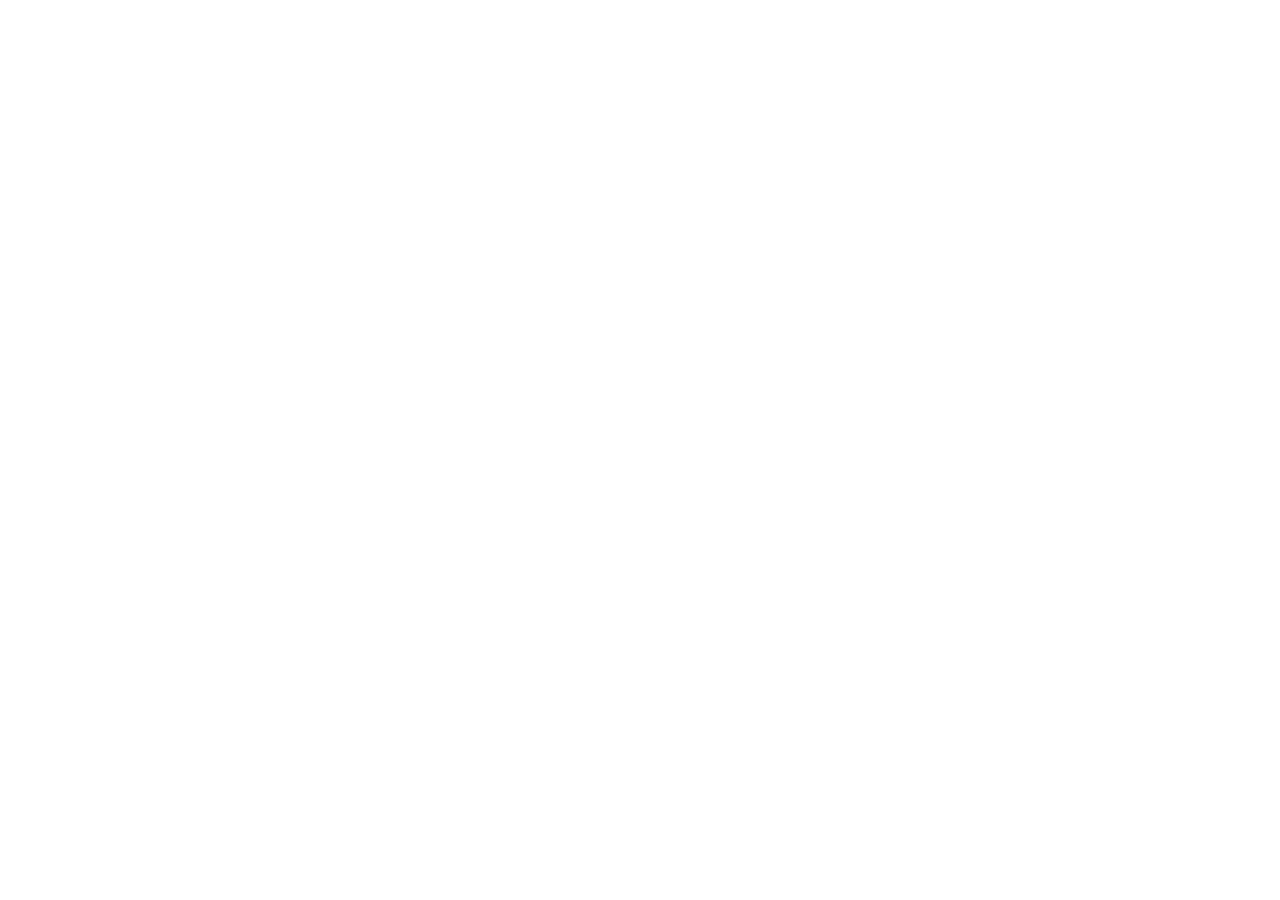
==== commit 33a43c5f: "Merge feat/no-ai-slop: cut AI-slop copy, drop word graph and card fills" ====
--- a/index.html
+++ b/index.html
@@ -34,10 +34,9 @@
         document.documentElement.setAttribute('data-theme', t);
       })();
     </script>
-    <script type="module" crossorigin src="/assets/index-DUhdeuGl.js"></script>
-    <link rel="stylesheet" crossorigin href="/assets/index-CmonCGFS.css">
   </head>
   <body>
     <div id="root"></div>
+    <script type="module" src="/src/main.jsx"></script>
   </body>
 </html>
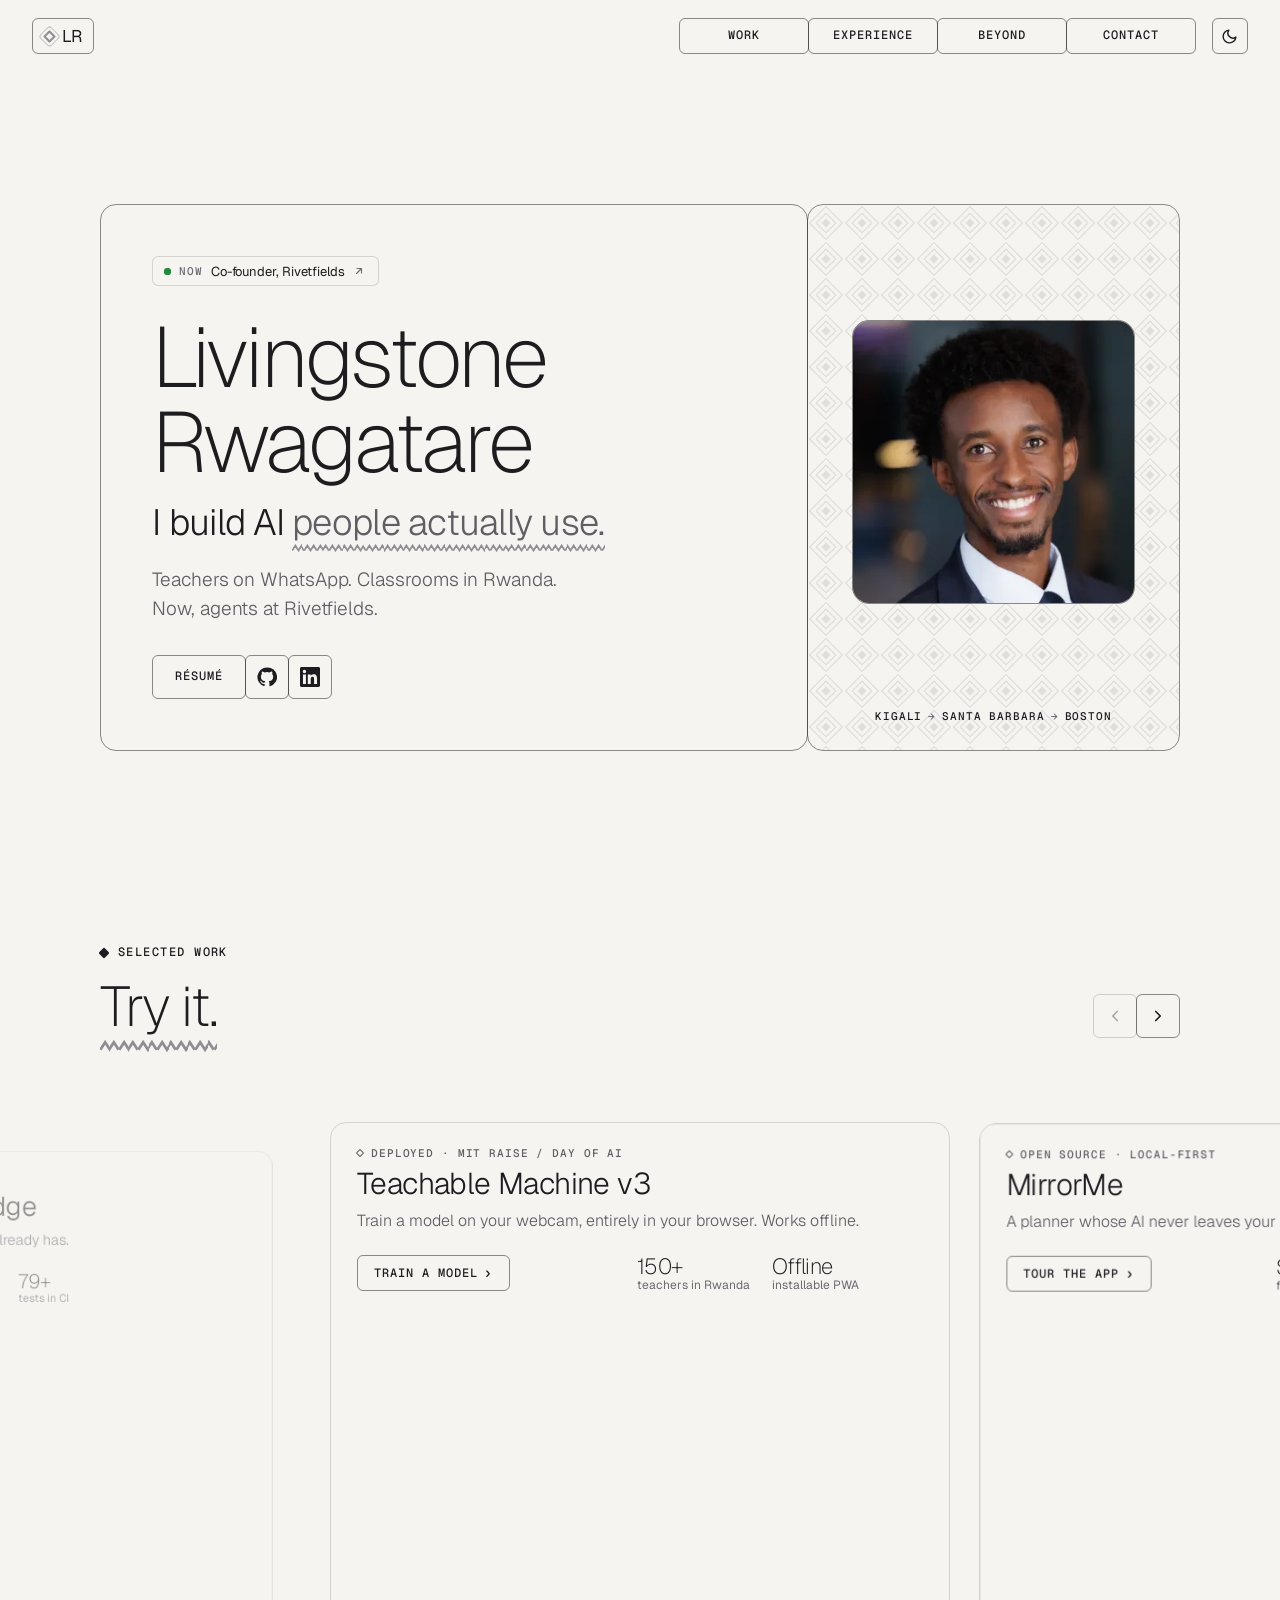
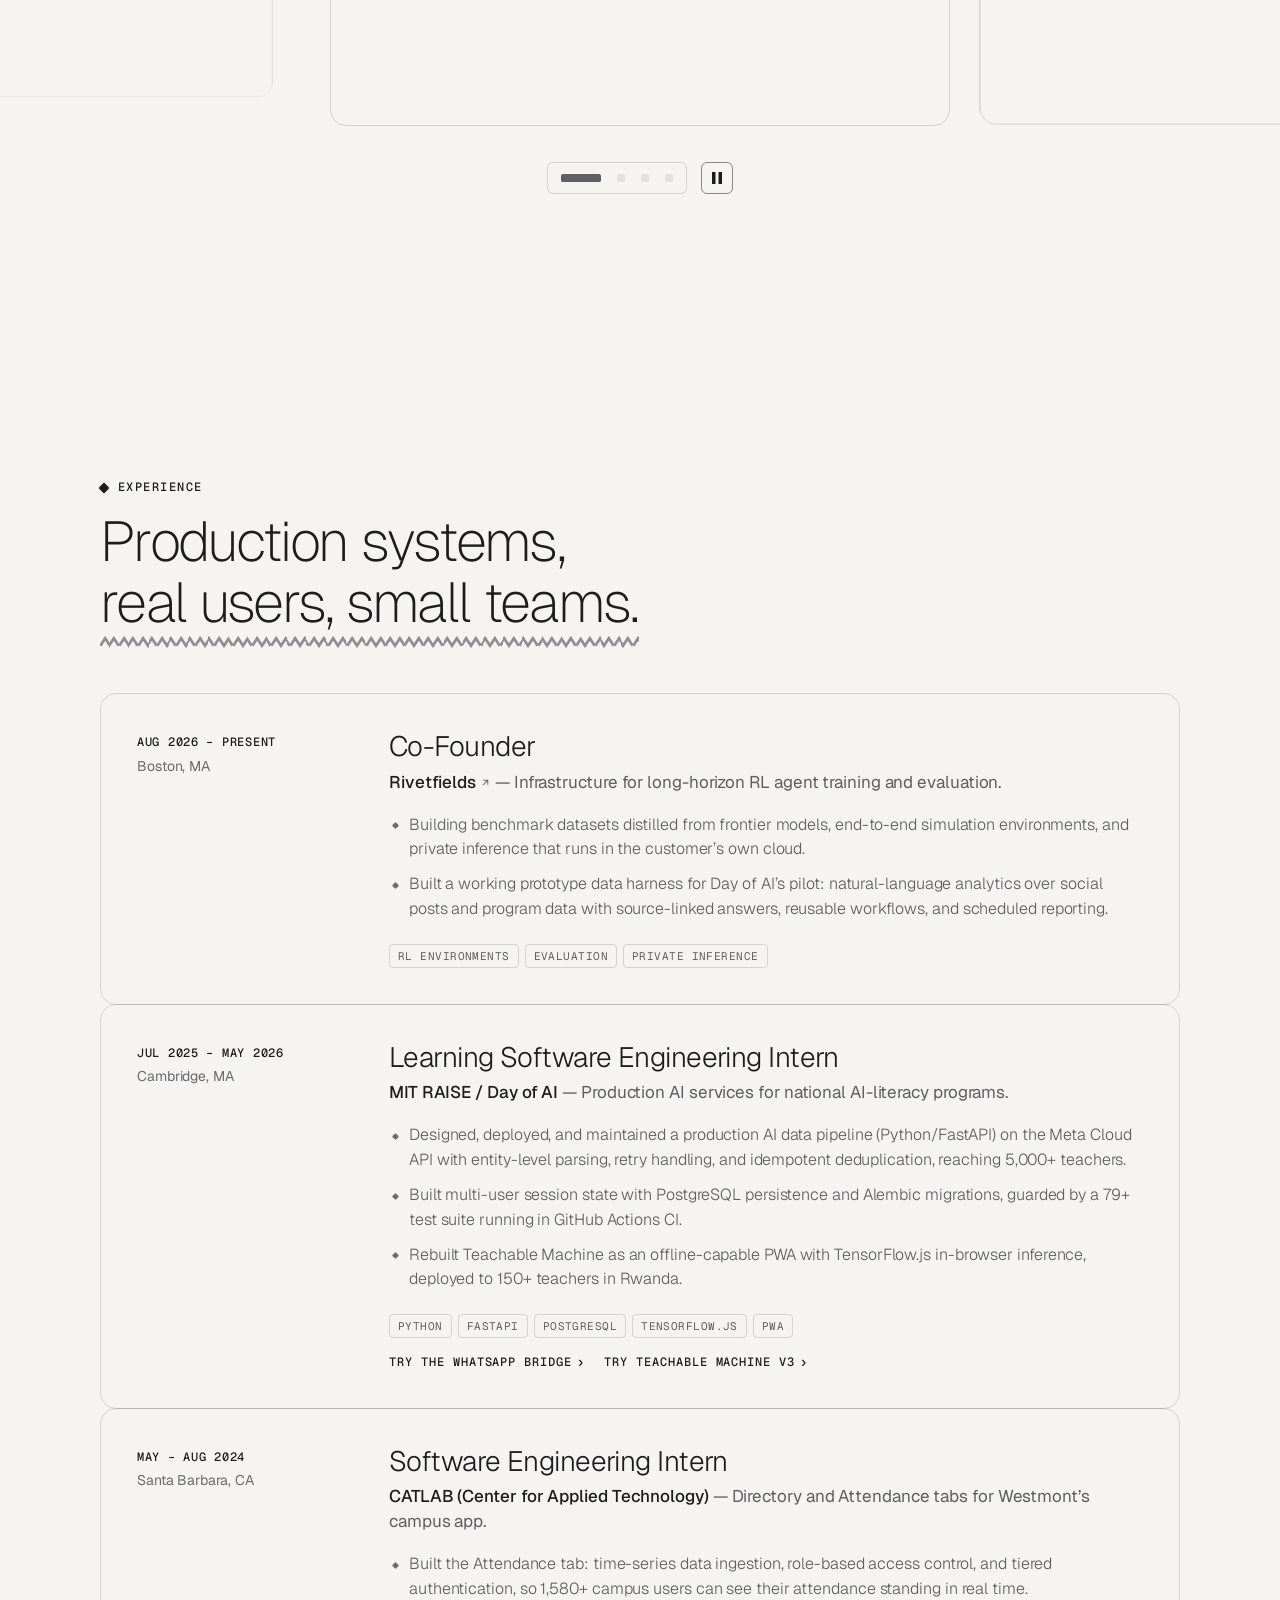
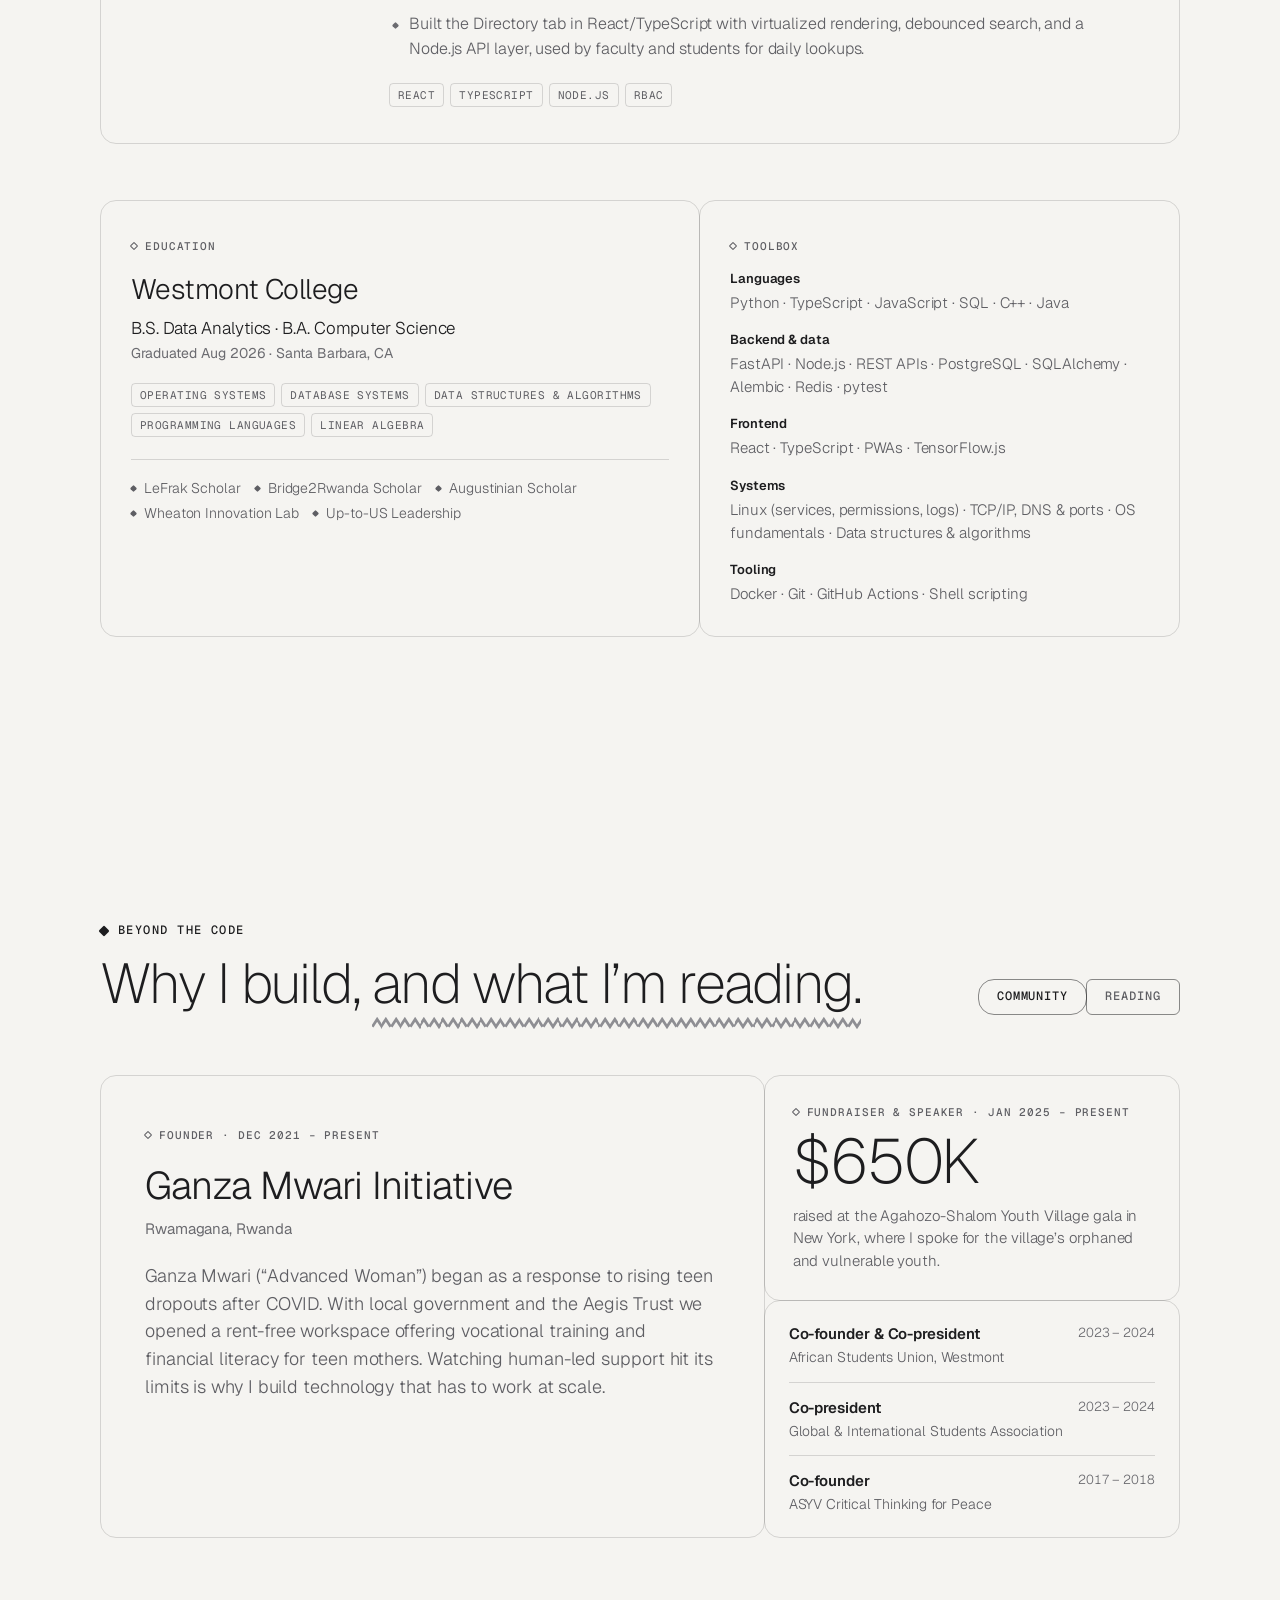
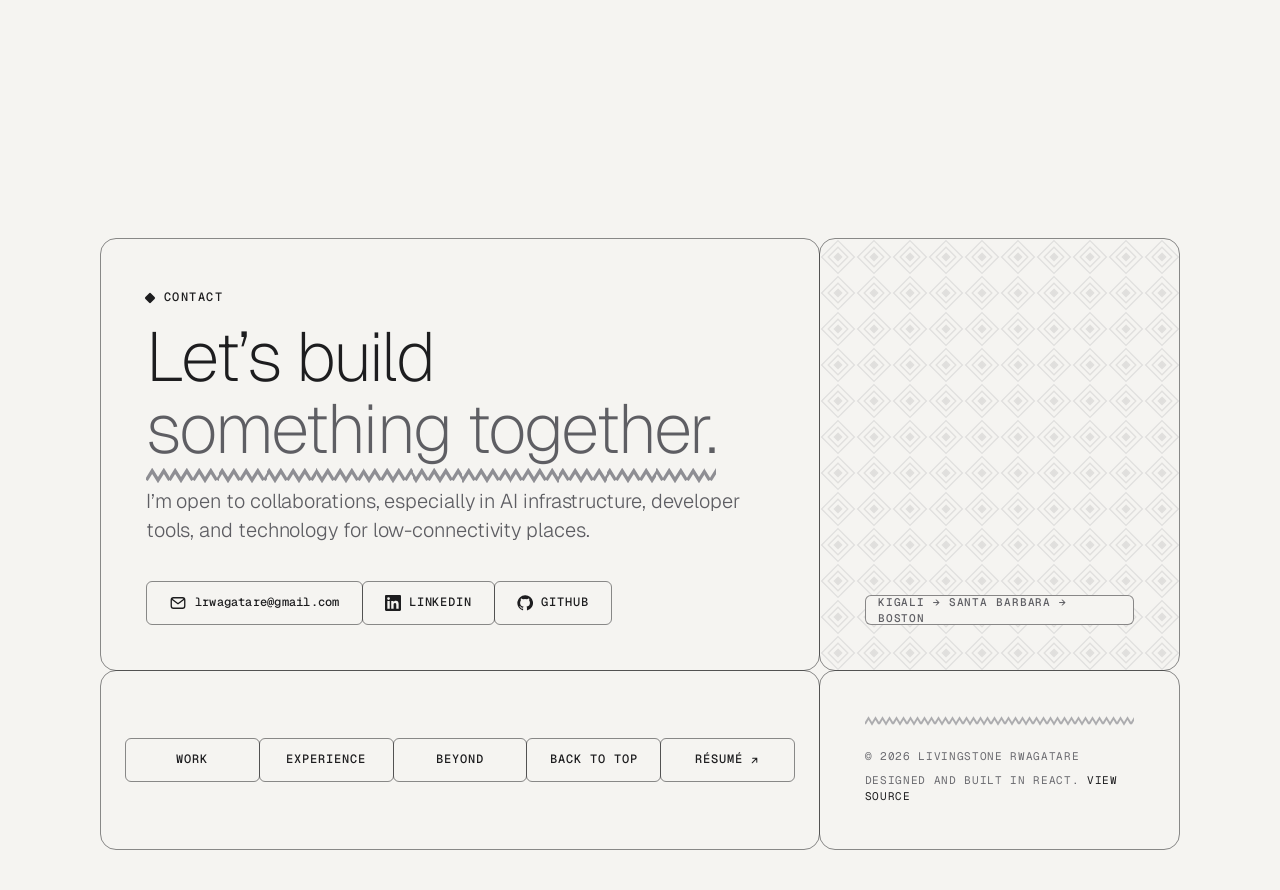
==== commit 71c3858d: "Updates" ====
--- a/index.html
+++ b/index.html
@@ -19,6 +19,27 @@
     <meta name="twitter:card" content="summary_large_image" />
     <meta name="twitter:image" content="https://rwagatare.github.io/og-card.jpg" />
     <link rel="icon" type="image/svg+xml" href="/favicon.svg" />
+    <link rel="apple-touch-icon" href="/apple-touch-icon.png" />
+    <link rel="canonical" href="https://rwagatare.github.io/" />
+    <!-- The portrait is the largest thing on first paint; fetch it before the JS runs. Keep in sync with profile.photo* -->
+    <link rel="preload" as="image" type="image/webp" href="/Photos/profile-600.webp" imagesrcset="/Photos/profile-320.webp 320w, /Photos/profile-600.webp 600w" imagesizes="(max-width: 900px) 160px, 290px" fetchpriority="high" />
+    <script type="application/ld+json">
+      {
+        "@context": "https://schema.org",
+        "@type": "Person",
+        "name": "Livingstone Rwagatare",
+        "url": "https://rwagatare.github.io/",
+        "image": "https://rwagatare.github.io/Photos/profile-720.jpg",
+        "jobTitle": "Software Engineer",
+        "worksFor": { "@type": "Organization", "name": "Rivetfields", "url": "https://rivetfields.com" },
+        "alumniOf": { "@type": "CollegeOrUniversity", "name": "Westmont College" },
+        "homeLocation": { "@type": "Place", "name": "Boston, MA" },
+        "sameAs": [
+          "https://github.com/Rwagatare",
+          "https://www.linkedin.com/in/rwagatare-livingstone"
+        ]
+      }
+    </script>
     <link rel="preconnect" href="https://fonts.googleapis.com" />
     <link rel="preconnect" href="https://fonts.gstatic.com" crossorigin />
     <link rel="preload" as="style" href="https://fonts.googleapis.com/css2?family=Geist:wght@100..900&amp;family=Geist+Mono:wght@400..600&amp;display=swap" onload="this.onload=null;this.rel='stylesheet'" />
@@ -34,9 +55,10 @@
         document.documentElement.setAttribute('data-theme', t);
       })();
     </script>
+    <script type="module" crossorigin src="/assets/index-QeXHnYu3.js"></script>
+    <link rel="stylesheet" crossorigin href="/assets/index-Dc5IK22N.css">
   </head>
   <body>
     <div id="root"></div>
-    <script type="module" src="/src/main.jsx"></script>
   </body>
 </html>
--- a/assets/index-Dc5IK22N.css
+++ b/assets/index-Dc5IK22N.css
@@ -0,0 +1 @@
+:root{--font-sans: -apple-system, BlinkMacSystemFont, "SF Pro Text", "Inter", system-ui, "Segoe UI", Roboto, "Helvetica Neue", Arial, sans-serif;--font-display: "Bricolage Grotesque", -apple-system, BlinkMacSystemFont, system-ui, "Segoe UI", Roboto, sans-serif;--font-mono: "JetBrains Mono", ui-monospace, "SF Mono", SFMono-Regular, Menlo, Consolas, monospace;--zigzag-mask: url("data:image/svg+xml,%3Csvg xmlns='http://www.w3.org/2000/svg' width='12' height='8' viewBox='0 0 12 8'%3E%3Cpath d='M0 6.5 3 1.5 6 6.5 9 1.5 12 6.5' fill='none' stroke='%23000' stroke-width='1.7' stroke-linejoin='miter'/%3E%3C/svg%3E");--diamond-mask: url("data:image/svg+xml,%3Csvg xmlns='http://www.w3.org/2000/svg' width='44' height='44' viewBox='0 0 44 44' fill='none' stroke='%23000' stroke-width='1.6'%3E%3Cpath d='M22 2 42 22 22 42 2 22Z'/%3E%3Cpath d='M22 10 34 22 22 34 10 22Z'/%3E%3Cpath d='M22 17.5 26.5 22 22 26.5 17.5 22Z' fill='%23000'/%3E%3C/svg%3E");--r-xs: 8px;--r-sm: 12px;--r-md: 18px;--r-lg: 24px;--r-xl: 32px;--r-pill: 9999px;--ease-out: cubic-bezier(.16, 1, .3, 1);--ease-std: cubic-bezier(.25, .1, .25, 1);--spring: cubic-bezier(.34, 1.56, .64, 1);--dur-fast: .18s;--dur: .32s;--dur-slow: .7s;--content: 1080px;--gutter: clamp(16px, 4vw, 32px);--nav-h: 56px}@supports (transition-timing-function: linear(0,1)){:root{--spring: linear(0, .0069 1.15%, .026 2.3%, .1135 5.18%, .2229 7.78%, .5977 15.84%, .9228, .9676 28.8%, 1.0032 31.68%, 1.046 42.05%, 1.0118 61.63%, 1.0025 69.41%, .9992 99.94%)}}:root,[data-theme=dark]{color-scheme:dark;--bg: #0c0b0b;--bg-2: #131211;--surface: #181716;--surface-2: #1f1e1c;--surface-3: #2c2c2e;--label: #f5f5f7;--label-2: rgba(235, 235, 245, .64);--label-3: rgba(235, 235, 245, .52);--separator: rgba(255, 255, 255, .1);--fill: rgba(120, 120, 128, .24);--fill-2: rgba(120, 120, 128, .16);--green: #30d158;--orange: #ff9f0a;--yellow: #ffd60a;--pink: #ff375f;--indigo: #5e5ce6;--glass-fill: rgba(30, 30, 32, .52);--glass-rim: rgba(255, 255, 255, .2);--glass-edge: rgba(0, 0, 0, .5);--glass-sat: 160%;--glass-spec: rgba(255, 255, 255, .1);--shadow-1: 0 1px 2px rgba(0, 0, 0, .4);--shadow-2: 0 8px 30px rgba(0, 0, 0, .45), 0 2px 8px rgba(0, 0, 0, .3)}[data-theme=light]{color-scheme:light;--bg: #f5f4f1;--bg-2: #ecebe7;--surface: #ffffff;--surface-2: #fbfbfd;--surface-3: #f0f0f3;--label: #1d1d1f;--label-2: #5e5e63;--label-3: #6b6b70;--separator: rgba(0, 0, 0, .09);--fill: rgba(120, 120, 128, .14);--fill-2: rgba(120, 120, 128, .08);--green: #248a3d;--orange: #c93400;--yellow: #b25000;--pink: #d30f45;--indigo: #3634a3;--glass-fill: rgba(250, 250, 252, .62);--glass-rim: rgba(255, 255, 255, .85);--glass-edge: rgba(0, 0, 0, .08);--glass-sat: 190%;--glass-spec: rgba(255, 255, 255, .55);--shadow-1: 0 1px 2px rgba(0, 0, 0, .05), 0 1px 8px rgba(0, 0, 0, .04);--shadow-2: 0 10px 34px rgba(0, 0, 0, .1), 0 2px 8px rgba(0, 0, 0, .05)}:root,[data-theme=dark]{--glass-tint: rgba(255, 255, 255, .13);--glass-tint-hover: rgba(255, 255, 255, .23);--glass-sheen: rgba(255, 255, 255, .26);--accent: #e5e5ea;--accent-strong: #e5e5ea;--accent-soft: rgba(229, 229, 234, .14);--on-accent: var(--label);--glow: rgba(255, 255, 255, .07);--clay: #a1a1a6;--zigzag: url("data:image/svg+xml,%3Csvg xmlns='http://www.w3.org/2000/svg' width='12' height='8' viewBox='0 0 12 8'%3E%3Cpath d='M0 6.5 3 1.5 6 6.5 9 1.5 12 6.5' fill='none' stroke='%23a1a1a6' stroke-width='1.7'/%3E%3C/svg%3E")}[data-theme=light]{--glass-tint: rgba(255, 255, 255, .62);--glass-tint-hover: rgba(255, 255, 255, .78);--glass-sheen: rgba(255, 255, 255, .7);--accent: #3a3a3c;--accent-strong: #3a3a3c;--accent-soft: rgba(58, 58, 60, .1);--on-accent: var(--label);--glow: rgba(0, 0, 0, .05);--clay: #8e8e93;--zigzag: url("data:image/svg+xml,%3Csvg xmlns='http://www.w3.org/2000/svg' width='12' height='8' viewBox='0 0 12 8'%3E%3Cpath d='M0 6.5 3 1.5 6 6.5 9 1.5 12 6.5' fill='none' stroke='%238e8e93' stroke-width='1.7'/%3E%3C/svg%3E")}:root,[data-theme]{--color-bg: var(--bg);--color-bg-light: var(--surface);--color-bg-lightest: var(--surface-3);--color-text: var(--label-2);--color-text-dim: var(--label-3);--color-text-bright: var(--label);--color-accent: var(--accent);--color-accent-dim: var(--accent-soft);--color-green: var(--green)}*,*:before,*:after{box-sizing:border-box}html{scroll-behavior:smooth;scroll-padding-top:calc(var(--nav-h) + 32px);-webkit-text-size-adjust:100%}body{margin:0;font-family:var(--font-sans);font-size:17px;line-height:1.47;letter-spacing:-.01em;background:var(--bg);color:var(--label);-webkit-font-smoothing:antialiased;-moz-osx-font-smoothing:grayscale;text-rendering:optimizeLegibility;overflow-x:hidden;transition:background-color var(--dur) var(--ease-std),color var(--dur) var(--ease-std)}img{max-width:100%;display:block}a{color:var(--accent);text-decoration:none}a:hover{text-decoration:underline;text-underline-offset:3px}h1,h2,h3,h4,h5,h6{margin:0;font-family:var(--font-display);color:var(--label);font-weight:600}p{margin:0}ul,ol{list-style:none;margin:0;padding:0}button{font:inherit;color:inherit;cursor:pointer;border:0;background:none;padding:0}:focus-visible{outline:2px solid var(--accent);outline-offset:3px;border-radius:6px}::selection{background:var(--accent-soft)}.app{position:relative;min-height:100vh}main{position:relative;z-index:1}.container{width:100%;max-width:calc(var(--content) + var(--gutter) * 2);margin:0 auto;padding:0 var(--gutter)}.section{padding:clamp(80px,12vw,140px) 0}.eyebrow{display:inline-flex;align-items:center;gap:10px;font-family:var(--font-mono);font-size:12px;font-weight:500;letter-spacing:.1em;text-transform:uppercase;color:var(--label-2);margin-bottom:14px}.eyebrow:before{content:"";width:24px;height:8px;background:var(--clay);-webkit-mask:var(--zigzag-mask) repeat-x 0 50% / 12px 8px;mask:var(--zigzag-mask) repeat-x 0 50% / 12px 8px}.mark{color:inherit;background:var(--zigzag) repeat-x 0 100% / .34em .22em;padding-bottom:.16em;-webkit-box-decoration-break:clone;box-decoration-break:clone}.section-title{font-size:clamp(34px,3.2vw + 18px,56px);font-weight:700;line-height:1.1;letter-spacing:-.03em;max-width:22ch}:is(.section-title,.contact-title,.hero-statement,.work-title,.gal-title){text-wrap:balance}.section-lead{margin-top:16px;font-size:clamp(17px,.5vw + 15px,21px);line-height:1.42;color:var(--label-2);max-width:60ch;letter-spacing:-.012em}.section-head{margin-bottom:clamp(36px,5vw,60px)}.surface{background:var(--surface);border-radius:var(--r-lg);box-shadow:var(--shadow-1);position:relative}[data-theme=dark] .surface{box-shadow:inset 0 0 0 1px var(--separator)}.spotlight{isolation:isolate}.spotlight:after{content:"";position:absolute;inset:0;border-radius:inherit;pointer-events:none;opacity:0;transition:opacity var(--dur) var(--ease-std);background:radial-gradient(420px circle at var(--mx, 50%) var(--my, 50%),var(--glow),transparent 60%);z-index:1}.spotlight:hover:after{opacity:1}[data-theme=dark] .spotlight:after{background:radial-gradient(420px circle at var(--mx, 50%) var(--my, 50%),var(--glow),transparent 60%),radial-gradient(260px circle at var(--mx, 50%) var(--my, 50%),rgba(255,255,255,.04),transparent 70%)}.glass{position:relative;isolation:isolate;background:var(--glass-fill);-webkit-backdrop-filter:blur(22px) saturate(var(--glass-sat)) brightness(1.04);backdrop-filter:blur(22px) saturate(var(--glass-sat)) brightness(1.04);box-shadow:inset 0 1px 0 0 var(--glass-rim),inset 0 -1px #ffffff0f,inset 0 0 0 .5px var(--glass-edge),var(--shadow-2)}.glass:before{content:"";position:absolute;inset:0;padding:1px;border-radius:inherit;pointer-events:none;background:linear-gradient(135deg,var(--glass-rim),transparent 38%,transparent 62%,var(--glass-spec));-webkit-mask:linear-gradient(#000 0 0) content-box,linear-gradient(#000 0 0);-webkit-mask-composite:xor;mask-composite:exclude}.glass:after{content:"";position:absolute;inset:0;border-radius:inherit;pointer-events:none;z-index:-1;background:radial-gradient(ellipse 70% 60% at 22% 0%,var(--glass-spec),transparent 70%)}.btn{display:inline-flex;align-items:center;justify-content:center;gap:8px;min-height:44px;padding:0 20px;border-radius:12px;font-size:17px;font-weight:500;letter-spacing:-.01em;white-space:nowrap;transition:transform var(--dur-fast) var(--ease-std),background-color var(--dur-fast) var(--ease-std),box-shadow var(--dur) var(--ease-std)}.btn:hover{text-decoration:none}.btn:active{transform:scale(.97)}.btn-primary{color:var(--label);background:linear-gradient(180deg,var(--glass-sheen),transparent 58%),var(--glass-tint);-webkit-backdrop-filter:blur(18px) saturate(180%);backdrop-filter:blur(18px) saturate(180%);box-shadow:inset 0 1px 0 var(--glass-rim),inset 0 -1px #ffffff14,inset 0 0 0 .5px var(--glass-edge),0 8px 24px #0000002e}.btn-primary:hover{background:linear-gradient(180deg,var(--glass-sheen),transparent 58%),var(--glass-tint-hover)}[data-theme=light] .btn-primary{box-shadow:inset 0 1px #ffffffe6,inset 0 0 0 .5px #0000001a,0 6px 18px #00000014}.btn-secondary{background:var(--fill);color:var(--label)}.btn-secondary:hover{background:var(--surface-3)}.btn-sm{min-height:34px;padding:0 14px;border-radius:10px;font-size:14px}.link-more{display:inline-flex;align-items:center;gap:4px;font-size:17px;font-weight:500;color:var(--accent)}.link-more:after{content:"›";font-size:1.25em;line-height:1;transform:translateY(-1px);transition:transform var(--dur-fast) var(--ease-std)}.link-more:hover:after{transform:translate(3px,-1px)}.chip{display:inline-flex;align-items:center;height:26px;padding:0 10px;border-radius:var(--r-pill);background:var(--fill-2);color:var(--label-2);font-size:13px;font-weight:500;letter-spacing:0;white-space:nowrap}.segmented{display:inline-flex;position:relative;padding:3px;border-radius:var(--r-pill);background:var(--fill);gap:2px;max-width:100%;overflow-x:auto;scrollbar-width:none}.segmented::-webkit-scrollbar{display:none}.segmented button{position:relative;z-index:1;height:32px;padding:0 16px;border-radius:var(--r-pill);font-size:14px;font-weight:500;color:var(--label-2);white-space:nowrap;transition:color var(--dur-fast) var(--ease-std),background-color var(--dur) var(--ease-std),box-shadow var(--dur) var(--ease-std)}.segmented button:hover{color:var(--label)}.segmented button[aria-pressed=true],.segmented button[aria-selected=true]{color:var(--label);background:var(--surface);box-shadow:0 3px 8px #0000001f,0 0 0 .5px #0000000a}[data-theme=dark] .segmented button[aria-pressed=true],[data-theme=dark] .segmented button[aria-selected=true]{background:#636366;box-shadow:0 3px 8px #0000004d}.reveal{opacity:0;transform:translateY(28px);transition:opacity var(--dur-slow) var(--ease-out),transform var(--dur-slow) var(--ease-out)}.reveal.revealed{opacity:1;transform:none}.reveal-child{opacity:0;transform:translateY(14px);transition:opacity .6s var(--ease-out),transform .6s var(--ease-out)}.reveal-child.revealed{opacity:1;transform:none}.is-arriving .eyebrow,.is-arriving :is(.section-title,.contact-title),.is-arriving :is(.section-lead,.contact-lead){animation:arrive-lift .9s var(--ease-out) both}.is-arriving :is(.section-title,.contact-title){animation-delay:70ms}.is-arriving :is(.section-lead,.contact-lead){animation-delay:.15s}.is-arriving .eyebrow{position:relative}.is-arriving .eyebrow:after{content:"";position:absolute;left:0;right:0;bottom:-4px;height:2px;border-radius:2px;background:var(--accent);transform-origin:left;animation:arrive-sweep 1.1s var(--ease-out) both}@keyframes arrive-lift{0%{opacity:.25;transform:translateY(18px);filter:blur(6px)}}@keyframes arrive-sweep{0%{transform:scaleX(0);opacity:1}60%{transform:scaleX(1);opacity:1}to{transform:scaleX(1);opacity:0}}.sr-only{position:absolute;width:1px;height:1px;padding:0;margin:-1px;overflow:hidden;clip:rect(0,0,0,0);white-space:nowrap;border:0}.mono{font-family:var(--font-mono);font-size:.88em;letter-spacing:0}@media(prefers-reduced-motion:reduce){html{scroll-behavior:auto}*,*:before,*:after{animation-duration:.01ms!important;animation-iteration-count:1!important;transition-duration:.01ms!important}.reveal,.reveal-child{opacity:1;transform:none}}@media(prefers-reduced-transparency:reduce),(prefers-contrast:more){.glass{background:var(--surface);-webkit-backdrop-filter:none;backdrop-filter:none;box-shadow:inset 0 0 0 1px var(--separator),var(--shadow-2)}}::-webkit-scrollbar{width:10px}::-webkit-scrollbar-track{background:transparent}::-webkit-scrollbar-thumb{background-color:var(--fill);border:3px solid var(--bg);border-radius:10px}.nav-wrap{position:fixed;top:0;left:0;right:0;z-index:100;display:flex;justify-content:center;padding:14px var(--gutter) 0;pointer-events:none}.nav-wrap:before{content:"";position:absolute;inset:0 0 -24px;background:linear-gradient(to bottom,var(--bg) 0%,transparent 100%);opacity:0;transition:opacity var(--dur) var(--ease-std);pointer-events:none}.nav-wrap.is-scrolled:before{opacity:.55}.nav{pointer-events:auto;display:flex;align-items:center;gap:8px;height:var(--nav-h);padding:0 8px 0 18px;border-radius:var(--r-pill);width:min(100%,720px);transition:transform var(--dur) var(--spring),width var(--dur-slow) var(--ease-out)}.nav-mark{display:inline-flex;align-items:center;gap:8px;font-family:var(--font-display);font-weight:700;font-size:17px;letter-spacing:-.02em;color:var(--label);margin-right:auto}.nav-mark:hover{text-decoration:none}.nav-mark-dot{width:9px;height:9px;border:2px solid var(--clay);border-radius:1px;transform:rotate(45deg);box-shadow:0 0 0 2.5px var(--bg),0 0 0 3.5px color-mix(in srgb,var(--clay) 45%,transparent)}.nav-links{position:relative;display:flex;align-items:center;gap:2px}.nav-pill{position:absolute;top:50%;left:0;height:36px;margin-top:-18px;border-radius:var(--r-pill);background:var(--fill);box-shadow:inset 0 1px 0 var(--glass-rim),inset 0 0 0 .5px var(--glass-edge);opacity:0;pointer-events:none;transition:transform .56s var(--spring),width .56s var(--spring),opacity var(--dur) var(--ease-std)}.nav-links li:not(.nav-pill){position:relative;z-index:1}.nav-links a{display:inline-flex;align-items:center;height:36px;padding:0 14px;border-radius:var(--r-pill);font-size:14px;font-weight:500;color:var(--label-2);transition:color var(--dur-fast) var(--ease-std),background-color var(--dur) var(--ease-std)}.nav-links a:hover{color:var(--label);text-decoration:none;background:var(--fill-2)}.nav-links a.is-active{color:var(--label)}.nav-links a.is-active:hover{background:transparent}.nav-actions{display:flex;align-items:center;gap:6px;margin-left:8px}.nav-icon{display:inline-grid;place-items:center;width:40px;height:40px;border-radius:50%;color:var(--label-2);transition:color var(--dur-fast),background-color var(--dur-fast),transform var(--dur-fast)}.nav-icon:hover{color:var(--label);background:var(--fill-2)}.nav-icon:active{transform:scale(.92)}.nav-resume{height:36px}.nav-burger{display:none;position:relative}.nav-burger span{position:absolute;left:12px;right:12px;height:1.5px;border-radius:2px;background:currentColor;transition:transform var(--dur) var(--spring)}.nav-burger span:first-child{transform:translateY(-3.5px)}.nav-burger span:last-child{transform:translateY(3.5px)}.nav-burger.is-open span:first-child{transform:rotate(45deg)}.nav-burger.is-open span:last-child{transform:rotate(-45deg)}.nav-scrim{position:fixed;inset:0;background:#00000059;opacity:0;pointer-events:none;transition:opacity var(--dur) var(--ease-std)}.nav-scrim.is-open{opacity:1;pointer-events:auto}.nav-sheet{position:fixed;top:calc(14px + var(--nav-h) + 10px);left:var(--gutter);right:var(--gutter);padding:12px;border-radius:var(--r-lg);pointer-events:auto;display:grid;gap:8px;transform-origin:top center;animation:sheet-in var(--dur) var(--spring)}.nav-sheet[hidden]{display:none}.nav-sheet ul{display:grid}.nav-sheet a:not(.btn){display:block;padding:14px 12px;border-radius:var(--r-sm);font-size:22px;font-weight:600;letter-spacing:-.02em;color:var(--label)}.nav-sheet a:not(.btn):hover{background:var(--fill-2);text-decoration:none}@keyframes sheet-in{0%{opacity:0;transform:translateY(-8px) scale(.96)}}@media(max-width:720px){.nav{padding-left:16px}.nav-links,.nav-resume{display:none}.nav-burger{display:inline-grid}}.hero{position:relative;padding:calc(var(--nav-h) + clamp(64px,11vw,132px)) 0 clamp(24px,4vw,48px)}.hero-grid{display:grid;grid-template-columns:minmax(0,1fr) auto;gap:clamp(32px,6vw,80px);align-items:center}.hero-now{display:inline-flex;align-items:center;gap:8px;height:32px;padding:0 14px 0 12px;margin-bottom:28px;border-radius:var(--r-pill);background:var(--fill-2);box-shadow:inset 0 0 0 .5px var(--separator);color:var(--label);font-size:14px;font-weight:500;transition:background-color var(--dur-fast)}.hero-now:hover{text-decoration:none;background:var(--fill)}.hero-now svg{color:var(--label-3)}.hero-now-dot{width:7px;height:7px;border-radius:50%;background:var(--green);position:relative}.hero-now-dot:after{content:"";position:absolute;inset:0;border-radius:50%;background:var(--green);animation:pulse 2.4s var(--ease-std) infinite}@media(prefers-reduced-motion:reduce){.hero-now-dot:after{animation:none;opacity:0}}.hero-now-label{color:var(--label-3);font-weight:600}@keyframes pulse{0%{transform:scale(1);opacity:.55}70%,to{transform:scale(3.3);opacity:0}}.hero-name{font-size:clamp(44px,5.4vw + 16px,88px);font-weight:800;line-height:1;letter-spacing:-.04em}.hero-statement{margin-top:18px;font-family:var(--font-display);font-size:clamp(24px,1.6vw + 16px,38px);font-weight:600;line-height:1.14;letter-spacing:-.026em;color:var(--label);max-width:25ch}.hero-statement .mark{color:var(--label-2)}.hero-lede{margin-top:22px;max-width:54ch;font-size:clamp(17px,.3vw + 16px,19px);line-height:1.5;color:var(--label-2)}.hero-cta{display:flex;flex-wrap:wrap;align-items:center;gap:12px;margin-top:32px}.hero-social{display:inline-flex;gap:4px;margin-left:6px}.hero-social a{display:inline-grid;place-items:center;width:44px;height:44px;border-radius:50%;color:var(--label-2);transition:color var(--dur-fast),background-color var(--dur-fast)}.hero-social a:hover{color:var(--label);background:var(--fill-2)}.hero-portrait{position:relative;margin:0;width:clamp(220px,26vw,340px)}.hero-imigongo{position:absolute;inset:0;transform:translate(22px,22px);border-radius:38px;background:var(--clay);opacity:.55;-webkit-mask:var(--diamond-mask) 0 0 / 44px 44px round;mask:var(--diamond-mask) 0 0 / 44px 44px round;transition:transform .7s var(--ease-out)}.hero-portrait:hover .hero-imigongo{transform:translate(28px,28px)}.hero-portrait img{position:relative;width:100%;height:auto;aspect-ratio:1;object-fit:cover;border-radius:38px;box-shadow:var(--shadow-2)}@supports (corner-shape: squircle){.hero-portrait img{border-radius:72px;corner-shape:squircle}}.hero-portrait figcaption{position:absolute;left:50%;bottom:-18px;transform:translate(-50%);display:inline-flex;align-items:center;gap:6px;height:36px;padding:0 14px;border-radius:var(--r-pill);font-size:13px;font-weight:500;color:var(--label);white-space:nowrap}.hero-portrait figcaption span[aria-hidden]{color:var(--label-3)}@media(max-width:900px){.hero-grid{grid-template-columns:1fr}.hero-portrait{order:-1;width:132px}.hero-portrait img{border-radius:30px}.hero-imigongo{transform:translate(12px,12px);-webkit-mask-size:28px 28px;mask-size:28px 28px}.hero-portrait figcaption{display:none}}.xp-list{border-top:1px solid var(--separator)}.xp-item{display:grid;grid-template-columns:220px minmax(0,1fr);gap:32px;padding:40px 0;border-bottom:1px solid var(--separator)}.xp-when{display:flex;flex-direction:column;gap:4px;padding-top:4px}.xp-period{font-size:15px;font-weight:600;color:var(--label)}.xp-place{font-size:14px;color:var(--label-3)}.xp-role{font-size:clamp(22px,.8vw + 18px,28px);font-weight:600;letter-spacing:-.022em;line-height:1.2}.xp-org{margin-top:6px;font-size:17px;font-weight:500;color:var(--label)}.xp-org a{color:inherit;display:inline-flex;align-items:center;gap:4px}.xp-org a svg{color:var(--label-3)}.xp-summary{font-weight:400;color:var(--label-2)}.xp-points{margin-top:18px;display:grid;gap:10px;max-width:68ch}.xp-points li{position:relative;padding-left:20px;color:var(--label-2);font-size:16px;line-height:1.55}.xp-points li:before{content:"";position:absolute;left:4px;top:.68em;width:5px;height:5px;border-radius:50%;background:var(--label-3)}.xp-foot{display:flex;flex-wrap:wrap;align-items:center;justify-content:space-between;gap:16px;margin-top:22px}.xp-tags{display:flex;flex-wrap:wrap;gap:6px}.xp-see{display:flex;flex-wrap:wrap;gap:18px}.xp-see .link-more{font-size:15px}.xp-bento{display:grid;grid-template-columns:1.25fr 1fr;gap:12px;margin-top:56px}.xp-tile{padding:30px;border-radius:var(--r-lg)}.xp-tile-kicker{display:block;font-size:13px;font-weight:600;color:var(--label-3);margin-bottom:14px}.xp-edu h3{font-size:28px;letter-spacing:-.024em}.xp-edu-degree{margin-top:6px;font-size:17px;color:var(--label)}.xp-edu-meta{margin-top:2px;font-size:14px;color:var(--label-3)}.xp-edu-course{display:flex;flex-wrap:wrap;gap:6px;margin-top:20px}.xp-honors{display:flex;flex-wrap:wrap;gap:4px 14px;margin-top:22px;padding-top:18px;border-top:1px solid var(--separator);font-size:14px;color:var(--label-2)}.xp-honors span:before{content:"✦";margin-right:6px;color:var(--accent);font-size:10px;vertical-align:2px}.xp-skills dl{margin:0;display:grid;gap:16px}.xp-skills dt{font-size:13px;font-weight:600;color:var(--label)}.xp-skills dd{margin:4px 0 0;font-size:15px;color:var(--label-2);line-height:1.5}@media(max-width:820px){.xp-item{grid-template-columns:1fr;gap:12px;padding:32px 0}.xp-when{flex-direction:row;gap:10px}.xp-bento{grid-template-columns:1fr}.xp-tile{padding:24px}}.pv{position:absolute;inset:0;overflow:hidden}.pv-bridge{background:radial-gradient(120% 90% at 0% 0%,#1f7a5a 0%,transparent 55%),radial-gradient(90% 80% at 100% 100%,#0e3b4a 0%,transparent 60%),#07231c;display:flex;align-items:flex-end;justify-content:center;gap:18px;padding:28px 28px 0}.pv-wa{width:230px;height:92%;border-radius:26px 26px 0 0;background:#0b141a;box-shadow:0 0 0 6px #1d1d1f,0 20px 50px #00000080;display:flex;flex-direction:column;overflow:hidden}.pv-wa-bar{display:flex;align-items:center;gap:8px;padding:16px 12px 10px;background:#202c33;color:#e9edef;font-size:12px;line-height:1.2}.pv-wa-bar strong{display:block;font-weight:600}.pv-wa-bar em{font-style:normal;color:#8696a0;font-size:10.5px}.pv-wa-av{display:grid;place-items:center;width:26px;height:26px;border-radius:50%;background:#008069;color:#fff;font-weight:600}.pv-wa-chat{flex:1;display:flex;flex-direction:column;gap:6px;padding:10px}.pv-wa-msg{align-self:flex-start;max-width:88%;padding:6px 9px;border-radius:3px 9px 9px;background:#202c33;color:#e9edef;font-size:11.5px;line-height:1.35;animation:pv-pop .38s var(--spring) both}.pv-wa-msg.me{align-self:flex-end;background:#005c4b;border-top-left-radius:9px;border-top-right-radius:3px}@keyframes pv-pop{0%{opacity:0;transform:translateY(8px) scale(.95)}}.pv-trace{align-self:center;display:grid;gap:7px;padding:14px 16px;margin-bottom:28px;border-radius:14px;background:#00000073;box-shadow:inset 0 0 0 1px #ffffff14;font-family:var(--font-mono);font-size:10.5px;color:#d1d1d6;white-space:nowrap}.pv-trace b{display:inline-block;width:38px;font-weight:500}.pv-trace .c1{color:#64d2ff}.pv-trace .c2{color:#8e8e93}.pv-trace .c3{color:#ffd60a}.pv-trace .c4{color:#a5a3ff}.pv-browser{background:radial-gradient(90% 90% at 10% 0%,#ffd9a8 0%,transparent 55%),radial-gradient(90% 90% at 100% 100%,#b9d7ff 0%,transparent 60%),#f1f1f6;display:flex;align-items:flex-end;justify-content:center;padding:36px 36px 0}.pv-win{width:100%;border-radius:12px 12px 0 0;overflow:hidden;background:#fff;box-shadow:0 20px 50px #141e3c40,0 0 0 1px #0000000f;transform:translateY(6px);transition:transform .7s var(--ease-out)}.pv-win-bar{display:flex;gap:6px;padding:9px 12px;background:#ececf0}.pv-win-bar i{width:9px;height:9px;border-radius:50%;background:#ff5f57}.pv-win-bar i:nth-child(2){background:#febc2e}.pv-win-bar i:nth-child(3){background:#28c840}.pv-win img{width:100%;aspect-ratio:16 / 9;object-fit:cover;object-position:top}.pv-phones{background:radial-gradient(80% 80% at 80% 10%,rgba(214,180,94,.45) 0%,transparent 60%),radial-gradient(90% 90% at 0% 100%,#2a2440 0%,transparent 60%),#121016}.pv-phone{position:absolute;width:38%;aspect-ratio:390 / 844;border-radius:26px;overflow:hidden;background:#000;box-shadow:0 0 0 5px #1d1d1f,0 0 0 6px #3a3a3c,0 30px 60px #0000008c;transition:transform .7s var(--ease-out)}.pv-phone img{width:100%;height:100%;object-fit:cover;object-position:top}.pv-phone-back{left:16%;top:16%;transform:rotate(-8deg);opacity:.85}.pv-phone-front{right:16%;top:9%;transform:rotate(6deg)}.pv-rivet{display:flex;flex-direction:column;align-items:center;justify-content:center;gap:18px;background:radial-gradient(70% 70% at 50% 40%,rgba(255,255,255,.08),transparent 70%),repeating-linear-gradient(90deg,rgba(255,255,255,.035) 0 1px,transparent 1px 40px),repeating-linear-gradient(0deg,rgba(255,255,255,.035) 0 1px,transparent 1px 40px),#0c0c0e;color:#f5f5f7;text-align:center}.pv-rivet span{font-family:var(--font-display);font-size:22px;font-weight:600;letter-spacing:-.02em;line-height:1.2;color:#f5f5f7d9}.gal-card:hover .pv-win{transform:translateY(-4px)}.gal-card:hover .pv-phone-back{transform:rotate(-11deg) translate(-6px)}.gal-card:hover .pv-phone-front{transform:rotate(8deg) translateY(-8px)}@media(max-width:640px){.pv-trace{display:none}.pv-browser{padding:24px 20px 0}}.work-top{display:flex;align-items:flex-end;justify-content:space-between;gap:24px}.gal-arrows{display:flex;gap:10px;flex:none}.gal-arrow{display:grid;place-items:center;width:44px;height:44px;border-radius:50%;background:var(--fill);color:var(--label);transition:background-color var(--dur-fast),transform var(--dur-fast),opacity var(--dur-fast)}.gal-arrow:hover:not(:disabled){background:var(--surface-3)}.gal-arrow:active:not(:disabled){transform:scale(.94)}.gal-arrow:disabled{opacity:.35;cursor:default}.gal-track{--card: min(620px, 78vw);display:flex;gap:clamp(16px,2.5vw,28px);overflow-x:auto;overscroll-behavior-x:contain;scroll-snap-type:x mandatory;padding:24px calc((100% - var(--card)) / 2) 36px;scrollbar-width:none}.gal-track::-webkit-scrollbar{display:none}.gal-slide{--focus: 1;flex:0 0 var(--card);scroll-snap-align:center;transform:scale(calc(.9 + .1 * var(--focus)));opacity:calc(.45 + .55 * var(--focus));transition:opacity .2s linear;will-change:transform}.gal-card{display:flex;flex-direction:column;width:100%;height:100%;border-radius:var(--r-lg);overflow:hidden;text-align:left;color:inherit;cursor:pointer}.gal-card:hover{text-decoration:none}.gal-visual{position:relative;display:block;aspect-ratio:16 / 10;overflow:hidden}.gal-copy{display:flex;flex-direction:column;gap:2px;padding:22px 26px 26px}.gal-copy .work-kicker{margin-bottom:4px}.gal-title{font-family:var(--font-display);font-size:clamp(24px,1vw + 18px,30px);font-weight:700;letter-spacing:-.025em;line-height:1.12;color:var(--label)}.gal-teaser{margin-top:6px;font-size:16px;line-height:1.45;color:var(--label-2)}.gal-foot{display:flex;flex-wrap:wrap;align-items:center;justify-content:space-between;gap:14px 20px;margin-top:20px}.gal-stats{display:flex;gap:22px}.gal-stat{display:flex;flex-direction:column;line-height:1.15}.gal-stat b{font-family:var(--font-display);font-size:22px;font-weight:700;letter-spacing:-.025em;color:var(--label)}.gal-stat small{font-size:12px;color:var(--label-3)}.gal-cta{display:inline-flex;align-items:center;gap:6px;height:38px;flex:none;padding:0 16px;border-radius:10px;color:var(--label);background:linear-gradient(180deg,var(--glass-sheen),transparent 58%),var(--glass-tint);-webkit-backdrop-filter:blur(18px) saturate(180%);backdrop-filter:blur(18px) saturate(180%);box-shadow:inset 0 1px 0 var(--glass-rim),inset 0 0 0 .5px var(--glass-edge),0 6px 18px #00000024;font-size:15px;font-weight:500;transition:transform var(--dur) var(--spring),background-color var(--dur-fast)}.gal-cta span{font-size:1.3em;line-height:1;transform:translateY(-1px)}.gal-cta.is-link{background:var(--fill);color:var(--label)}.gal-card:hover .gal-cta{transform:translate(3px)}.gal-card:hover .gal-cta:not(.is-link){background:linear-gradient(180deg,var(--glass-sheen),transparent 58%),var(--glass-tint-hover)}.gal-controls{display:flex;justify-content:center;align-items:center;gap:14px}.gal-dots{display:flex;align-items:center;height:32px;padding:0 6px;border-radius:var(--r-pill);background:var(--fill-2)}.gal-dots button{display:grid;place-items:center;height:24px;min-width:24px;padding:0 8px}.gal-dot{position:relative;display:block;width:8px;height:8px;border-radius:var(--r-pill);background:var(--fill);overflow:hidden;transition:width .5s var(--spring),background-color var(--dur)}.gal-dots button:hover .gal-dot{background:var(--label-3)}.gal-dots button[aria-selected=true] .gal-dot{width:40px;background:var(--fill)}.gal-dot i{position:absolute;inset:0;border-radius:inherit;background:var(--label-2);transform-origin:left;animation:gal-progress 5.5s linear forwards;animation-play-state:paused}.gal-controls.is-running .gal-dot i{animation-play-state:running}@keyframes gal-progress{0%{transform:scaleX(0)}}.gal-play{display:grid;place-items:center;width:32px;height:32px;border-radius:50%;background:var(--fill-2);color:var(--label-2);transition:background-color var(--dur-fast),color var(--dur-fast)}.gal-play:hover{background:var(--fill);color:var(--label)}.sheet-scrim{position:fixed;inset:0;z-index:300;display:grid;place-items:center;padding:clamp(0px,2.5vw,28px);background:#00000080;animation:scrim-in var(--dur) var(--ease-std)}.sheet{position:relative;display:flex;flex-direction:column;width:min(1180px,100%);height:100%;max-height:100%;border-radius:var(--r-xl);overflow:hidden;background:var(--bg);box-shadow:0 30px 80px #00000073,inset 0 0 0 1px var(--separator);animation:sheet-rise .52s var(--spring)}@keyframes sheet-rise{0%{opacity:0;transform:translateY(28px) scale(.97)}}@supports (view-transition-name: none){.sheet{animation:none}}::view-transition-group(project-morph){animation-duration:.52s;animation-timing-function:cubic-bezier(.2,.9,.25,1)}::view-transition-old(project-morph),::view-transition-new(project-morph){height:100%;object-fit:cover;overflow:clip}.sheet-bar{position:absolute;top:14px;left:50%;z-index:5;transform:translate(-50%);display:flex;align-items:center;gap:16px;height:52px;width:min(560px,calc(100% - 28px));padding:0 8px 0 18px;border-radius:var(--r-pill)}.sheet-crumb{display:inline-flex;align-items:center;gap:12px;margin-right:auto;min-width:0;font-size:15px;font-weight:600;color:var(--label);white-space:nowrap;overflow:hidden;text-overflow:ellipsis}.sheet-dots{display:inline-flex;gap:5px;flex:none}.sheet-dots i{width:6px;height:6px;border-radius:3px;background:var(--fill);transition:width var(--dur) var(--spring),background-color var(--dur)}.sheet-dots i.on{width:16px;background:var(--label-2)}.sheet-actions{display:inline-flex;gap:4px;flex:none}.sheet-btn{display:grid;place-items:center;width:38px;height:38px;border-radius:50%;color:var(--label-2);transition:background-color var(--dur-fast),color var(--dur-fast),transform var(--dur-fast)}.sheet-btn:hover{background:var(--fill-2);color:var(--label)}.sheet-btn:active{transform:scale(.92)}.sheet-close{background:var(--fill);color:var(--label)}.sheet-scroll{flex:1;overflow-y:auto;overscroll-behavior:contain}.sheet-inner{padding:104px clamp(18px,4vw,56px) clamp(32px,5vw,56px);animation:panel-in .45s var(--ease-out)}@keyframes panel-in{0%{opacity:0;transform:translateY(12px)}}.work-head{display:grid;grid-template-columns:minmax(0,1fr) auto;gap:32px;align-items:end;margin-bottom:28px}.work-kicker{display:block;font-family:var(--font-mono);font-size:11.5px;font-weight:500;letter-spacing:.06em;text-transform:uppercase;color:var(--label-3)}.work-intro .work-kicker{margin-bottom:10px}.work-title{font-size:clamp(30px,2.2vw + 16px,48px);font-weight:700;letter-spacing:-.03em;line-height:1.06}.work-pitch{margin-top:14px;max-width:60ch;font-size:clamp(17px,.3vw + 16px,19px);line-height:1.5;color:var(--label-2)}.work-links{display:flex;flex-wrap:wrap;gap:8px;margin-top:20px}.work-impact{display:flex;gap:32px;margin:0}.work-impact div{display:flex;flex-direction:column-reverse}.work-impact dt{font-size:13px;color:var(--label-3)}.work-impact dd{margin:0;font-family:var(--font-display);font-size:clamp(28px,1.2vw + 20px,38px);font-weight:700;letter-spacing:-.03em;line-height:1.05;color:var(--label);white-space:nowrap}.work-stage{min-width:0;padding:clamp(16px,3vw,32px);border-radius:var(--r-xl)}.work-foot{display:grid;grid-template-columns:minmax(0,1fr) minmax(0,.6fr);gap:32px;margin-top:24px}.work-notes{display:grid;grid-template-columns:repeat(2,minmax(0,1fr));gap:14px 28px}.work-notes li{position:relative;padding-left:18px;font-size:15px;line-height:1.5;color:var(--label-2)}.work-notes li:before{content:"";position:absolute;left:0;top:.6em;width:6px;height:6px;border-radius:2px;background:var(--accent)}.work-stack{display:flex;flex-wrap:wrap;align-content:flex-start;justify-content:flex-end;gap:6px}.sheet-next{display:flex;flex-direction:column;gap:4px;width:100%;margin-top:48px;padding:24px 28px;border-radius:var(--r-lg);text-align:left;transition:transform var(--dur) var(--spring)}.sheet-next strong{font-size:22px;font-weight:600;letter-spacing:-.02em;color:var(--label)}.sheet-next span:last-child{font-size:15px;color:var(--label-2)}.sheet-next:hover{transform:translateY(-2px)}@media(max-width:900px){.work-head{grid-template-columns:minmax(0,1fr);align-items:start;gap:20px}.work-foot{grid-template-columns:minmax(0,1fr)}.work-stack{justify-content:flex-start}}@media(max-width:640px){.gal-arrows{display:none}.gal-copy{padding:18px 20px 22px}.work-notes{grid-template-columns:minmax(0,1fr)}.work-stage{border-radius:var(--r-lg);padding:12px}.sheet{border-radius:0}.sheet-inner{padding-top:88px}}@media(prefers-reduced-motion:reduce){.gal-slide{transform:none;opacity:1}.gal-dot i{animation-duration:5.5s!important}}.work-stage-loading{display:grid;place-items:center;min-height:320px;font-size:14px;color:var(--label-3)}.beyond-head{display:flex;flex-wrap:wrap;align-items:flex-end;justify-content:space-between;gap:24px}.beyond-panel{animation:panel-in .5s var(--ease-out)}@keyframes panel-in{0%{opacity:0;transform:translateY(10px)}}.cm{display:grid;grid-template-columns:1.6fr 1fr;grid-template-rows:auto auto;gap:12px}.cm-feature{grid-row:span 2;padding:clamp(24px,4vw,44px);border-radius:var(--r-lg)}.cm-kicker{display:block;font-size:13px;font-weight:600;color:var(--label-3)}.cm-feature h3{margin-top:12px;font-size:clamp(28px,1.6vw + 18px,40px);font-weight:700;letter-spacing:-.03em}.cm-place{margin-top:4px;font-size:15px;color:var(--label-3)}.cm-story{margin-top:22px;max-width:58ch;font-size:18px;line-height:1.55;color:var(--label-2)}.cm-stat{padding:28px;border-radius:var(--r-lg);display:flex;flex-direction:column}.cm-stat strong{margin-top:10px;font-family:var(--font-display);font-size:clamp(44px,3vw + 24px,64px);font-weight:700;letter-spacing:-.04em;line-height:1;color:var(--label)}.cm-stat p{margin-top:12px;font-size:15px;line-height:1.5;color:var(--label-2)}.cm-roles{padding:8px 24px;border-radius:var(--r-lg)}.cm-roles li{display:grid;grid-template-columns:1fr auto;gap:2px 12px;padding:14px 0;border-bottom:1px solid var(--separator)}.cm-roles li:last-child{border-bottom:0}.cm-role{font-size:15px;font-weight:600;color:var(--label)}.cm-org{grid-column:1;font-size:14px;color:var(--label-2)}.cm-period{grid-column:2;grid-row:1;font-size:13px;color:var(--label-3);font-variant-numeric:tabular-nums}.bk-bar{display:flex;flex-wrap:wrap;align-items:center;justify-content:space-between;gap:12px;margin-bottom:28px}.bk-count{font-size:14px;color:var(--label-3)}.bk-shelf{display:grid;grid-template-columns:repeat(auto-fill,minmax(168px,1fr));gap:28px 20px}.bk-book{display:flex;flex-direction:column;gap:14px;width:100%;text-align:left}.bk-book:disabled{cursor:default}.bk-cover{position:relative;display:block;aspect-ratio:2 / 3;border-radius:6px 10px 10px 6px;overflow:hidden;background:var(--surface-3);box-shadow:inset 3px 0 #0000002e,0 1px 2px #0003,0 12px 28px -10px #00000073;transition:transform .5s var(--spring),box-shadow var(--dur) var(--ease-std)}.bk-cover:after{content:"";position:absolute;inset:0;background:linear-gradient(90deg,rgba(255,255,255,.12) 0 2%,transparent 6% 94%,rgba(0,0,0,.1));pointer-events:none}.bk-cover img{width:100%;height:100%;object-fit:cover}.bk-book:not(:disabled):hover .bk-cover{transform:translateY(-6px) rotate(-1.2deg);box-shadow:inset 3px 0 #0000002e,0 2px 4px #0003,0 24px 40px -12px #00000080}.bk-typecover{display:flex;flex-direction:column;justify-content:space-between;height:100%;padding:16px 14px;background:linear-gradient(160deg,hsl(var(--h) 38% 30%),hsl(calc(var(--h) + 30) 42% 18%));color:#fff}.bk-typecover strong{font-family:var(--font-display);font-size:16px;line-height:1.2;letter-spacing:-.01em}.bk-typecover em{font-style:normal;font-size:12px;opacity:.75}.bk-meta{display:flex;flex-direction:column;gap:2px}.bk-meta strong{font-size:15px;font-weight:600;line-height:1.3;color:var(--label)}.bk-meta>span:not(.bk-status):not(.bk-open){font-size:13px;color:var(--label-3)}.bk-status{font-size:11px;font-weight:600;letter-spacing:.02em;text-transform:uppercase;color:var(--label-3);margin-bottom:2px}.bk-status.s-reading{color:var(--green)}.bk-status.s-queued{color:var(--orange)}.bk-open{margin-top:4px;font-size:13px;font-weight:500;color:var(--accent)}.bk-scrim{position:fixed;inset:0;z-index:200;display:grid;place-items:center;padding:24px var(--gutter);background:#00000073;animation:scrim-in var(--dur) var(--ease-std)}@keyframes scrim-in{0%{opacity:0}}.bk-sheet{position:relative;width:min(720px,100%);max-height:min(84vh,900px);overflow-y:auto;padding:clamp(24px,4vw,40px);border-radius:var(--r-xl);animation:sheet-up .45s var(--spring);overscroll-behavior:contain}[data-theme=light] .bk-sheet{--glass-fill: rgba(252, 252, 253, .94)}[data-theme=dark] .bk-sheet{--glass-fill: rgba(28, 28, 30, .92)}@keyframes sheet-up{0%{opacity:0;transform:translateY(24px) scale(.97)}}.bk-close{position:sticky;top:0;float:right;display:grid;place-items:center;width:32px;height:32px;margin:-8px -8px 0 12px;border-radius:50%;background:var(--fill);color:var(--label-2);z-index:2}.bk-close:hover{color:var(--label)}.bk-sheet-head{display:grid;grid-template-columns:112px 1fr;gap:24px;align-items:start}.bk-sheet-cover{aspect-ratio:2 / 3;border-radius:6px 10px 10px 6px;overflow:hidden;box-shadow:0 12px 28px -10px #00000080}.bk-sheet-cover img{width:100%;height:100%;object-fit:cover}.bk-sheet h3{font-size:clamp(24px,1.2vw + 18px,32px);font-weight:700;letter-spacing:-.025em;line-height:1.12}.bk-author{margin-top:4px;font-size:15px;color:var(--label-3)}.bk-summary{margin:14px 0 10px;font-size:17px;color:var(--label)}.bk-body{margin-top:28px;display:grid;gap:16px;font-size:17px;line-height:1.6;color:var(--label-2)}.bk-takeaways{margin-top:28px;padding:20px 22px;border-radius:var(--r-md);background:var(--fill-2)}.bk-takeaways h4{font-size:13px;font-weight:600;color:var(--label-3);margin-bottom:10px}.bk-takeaways ul{display:grid;gap:8px}.bk-takeaways li{position:relative;padding-left:18px;font-size:15px;color:var(--label)}.bk-takeaways li:before{content:"";position:absolute;left:0;top:.55em;width:6px;height:6px;border-radius:2px;background:var(--accent)}@media(max-width:820px){.cm{grid-template-columns:1fr}.cm-feature{grid-row:auto}}@media(max-width:520px){.bk-shelf{grid-template-columns:repeat(2,minmax(0,1fr));gap:24px 14px}.bk-sheet-head{grid-template-columns:84px 1fr;gap:16px}}.contact{position:relative;z-index:1;padding:clamp(96px,14vw,160px) 0 40px;text-align:center}.contact .eyebrow{margin-bottom:14px}.contact-title{margin:0 auto;max-width:16ch;font-size:clamp(38px,4vw + 18px,72px);font-weight:700;line-height:1.04;letter-spacing:-.038em}.contact-title .mark{color:var(--label-2)}.contact-lead{margin:22px auto 0;max-width:52ch;font-size:clamp(17px,.4vw + 15px,20px);color:var(--label-2)}.contact-cta{display:flex;flex-wrap:wrap;justify-content:center;gap:10px;margin-top:36px}.contact-foot{display:flex;flex-wrap:wrap;justify-content:space-between;gap:8px 24px;margin-top:clamp(96px,12vw,140px);padding-top:30px;position:relative;font-size:13px;color:var(--label-3);text-align:left}@media(max-width:520px){.contact-cta .btn{width:100%}}.contact-foot:before{content:"";position:absolute;top:0;left:0;right:0;height:10px;background:var(--clay);opacity:.7;-webkit-mask:var(--zigzag-mask) repeat-x 0 50% / 14px 10px;mask:var(--zigzag-mask) repeat-x 0 50% / 14px 10px}:root,[data-theme=dark]{--line: rgba(245, 245, 247, .13);--line-strong: rgba(245, 245, 247, .34)}[data-theme=light]{--line: rgba(29, 29, 31, .15);--line-strong: rgba(29, 29, 31, .5)}:root{--r-box: 16px;--r-tight: 6px;--r-tag: 4px;--morph: border-radius .26s var(--ease-out), border-color var(--dur-fast) var(--ease-std), background-color var(--dur-fast) var(--ease-std), color var(--dur-fast) var(--ease-std)}:root{--font-sans: "Geist", -apple-system, BlinkMacSystemFont, system-ui, "Segoe UI", Roboto, sans-serif;--font-display: "Geist", -apple-system, BlinkMacSystemFont, system-ui, "Segoe UI", Roboto, sans-serif;--font-mono: "Geist Mono", ui-monospace, "SF Mono", SFMono-Regular, Menlo, Consolas, monospace}body{font-weight:300;letter-spacing:-.005em}h1,h2,h3,h4,h5,h6{font-weight:300}.hero-name{font-weight:200;letter-spacing:-.035em}.hero-statement{font-weight:300;letter-spacing:-.02em}:is(.section-title,.contact-title,.work-title){font-weight:200;letter-spacing:-.03em}:is(.gal-title,.xp-role,.xp-edu h3,.cm-feature h3){font-weight:300;letter-spacing:-.02em}:is(.gal-stat b,.work-impact dd,.cm-stat strong){font-weight:200;letter-spacing:-.03em}:is(.chip,.xp-place,.gal-stat small,.work-impact dt,.contact-foot,.hero-now,.cm-place,.xp-edu-meta){font-weight:400}@media(max-width:767px){:is(.hero-name,.section-title,.contact-title,.work-title){font-weight:300}}.eyebrow{gap:10px;font-size:12px;letter-spacing:.12em;color:var(--label);white-space:pre}.eyebrow:before{width:8px;height:8px;background:currentColor;border-radius:1.5px;-webkit-mask:none;mask:none;transform:rotate(45deg) scale(0);transition:transform .22s var(--spring) 40ms}.eyebrow.is-typed:before{transform:rotate(45deg) scale(1)}.eyebrow-type>span{opacity:0;transition:opacity 60ms linear calc(.16s + var(--i) * 45ms)}.eyebrow.is-typed .eyebrow-type>span{opacity:1}:is(.work-kicker,.xp-tile-kicker,.cm-kicker){display:inline-flex;align-items:center;gap:8px;font-family:var(--font-mono);font-size:11px;font-weight:500;letter-spacing:.08em;text-transform:uppercase;color:var(--label-2)}:is(.work-kicker,.xp-tile-kicker,.cm-kicker):before{content:"";flex:none;width:6px;height:6px;border:1px solid currentColor;border-radius:1px;transform:rotate(45deg)}.xp-period{font-family:var(--font-mono);font-size:12px;font-weight:500;letter-spacing:.06em;text-transform:uppercase}.chip{height:24px;padding:0 8px;border:1px solid var(--line);border-radius:var(--r-tag);background:transparent;font-family:var(--font-mono);font-size:11px;letter-spacing:.04em;text-transform:uppercase}.wa-chip{text-transform:none;letter-spacing:.02em}.btn,.btn-primary,.btn-secondary,[data-theme=light] .btn-primary{min-height:44px;padding:0 22px;border:1px solid var(--line-strong);border-radius:var(--r-tight);background:transparent;-webkit-backdrop-filter:none;backdrop-filter:none;box-shadow:none;color:var(--label);font-family:var(--font-mono);font-size:12px;font-weight:500;letter-spacing:.08em;text-transform:uppercase;transition:border-radius .15s var(--nav-ease),transform var(--dur-fast) var(--ease-std)}.btn:hover,.btn-primary:hover,.btn-secondary:hover{border-radius:var(--r-box);background:transparent}.btn-sm{min-height:36px;padding:0 16px}.contact-cta .btn-primary{text-transform:none;letter-spacing:.02em}:is(.hero-cta,.contact-cta,.work-links,.gal-arrows,.hero-social){gap:0}:is(.hero-cta,.contact-cta,.work-links,.gal-arrows,.hero-social)>*+*{margin-left:-1px}.hero-lede-now{white-space:nowrap}.hero-cta{row-gap:12px}.hero-social{margin-left:-1px}@media(max-width:520px){.contact-cta>*+*{margin-left:0;margin-top:-1px}}:is(.gal-arrow,.gal-play,.hero-social a,.sheet-btn,.sheet-close){border:1px solid var(--line-strong);border-radius:var(--r-tight);background:transparent;box-shadow:none;color:var(--label);transition:border-radius .15s var(--nav-ease),transform var(--dur-fast),opacity var(--dur-fast)}:is(.gal-arrow,.gal-play,.hero-social a,.sheet-btn,.sheet-close):hover:not(:disabled){border-radius:var(--r-box);background:transparent;color:var(--label)}.gal-cta,.gal-cta.is-link{height:36px;border:1px solid var(--line-strong);border-radius:var(--r-tight);background:transparent;-webkit-backdrop-filter:none;backdrop-filter:none;box-shadow:none;font-family:var(--font-mono);font-size:12px;letter-spacing:.08em;text-transform:uppercase;transition:transform var(--dur) var(--spring),border-radius .15s var(--nav-ease)}.gal-card:hover .gal-cta,.gal-card:hover .gal-cta:not(.is-link){border-radius:var(--r-box);background:transparent}.gal-dots{border-radius:var(--r-tight);background:transparent;box-shadow:inset 0 0 0 1px var(--line)}.segmented{padding:0;gap:0;border-radius:0;background:transparent;box-shadow:none}.segmented button{height:36px;padding:0 18px;border:1px solid var(--line-strong);border-radius:var(--r-tight);font-family:var(--font-mono);font-size:12px;letter-spacing:.08em;text-transform:uppercase;transition:border-radius .15s var(--nav-ease),color .15s var(--nav-ease)}.segmented button+button{margin-left:-1px}.segmented button:hover{border-radius:var(--r-box)}.segmented button[aria-pressed=true],.segmented button[aria-selected=true],[data-theme=dark] .segmented button[aria-pressed=true],[data-theme=dark] .segmented button[aria-selected=true]{border-radius:var(--r-box);background:transparent;box-shadow:none}:root{--nav-h: 72px;--nav-box: 36px;--nav-ease: cubic-bezier(.455, .03, .515, .955)}.nav-wrap{padding:0 var(--gutter)}.nav-wrap:before,.nav-wrap:after{content:"";position:absolute;inset:0 0 -32px;pointer-events:none;opacity:0;transition:opacity var(--dur) var(--ease-std)}.nav-wrap:before{background:linear-gradient(to bottom,color-mix(in srgb,var(--bg) 78%,transparent),transparent);-webkit-backdrop-filter:blur(3px);backdrop-filter:blur(3px);-webkit-mask:linear-gradient(#000 55%,transparent);mask:linear-gradient(#000 55%,transparent)}.nav-wrap:after{-webkit-backdrop-filter:blur(14px);backdrop-filter:blur(14px);-webkit-mask:linear-gradient(#000 30%,transparent 75%);mask:linear-gradient(#000 30%,transparent 75%)}.nav-wrap.is-scrolled:before,.nav-wrap.is-scrolled:after{opacity:1}.nav{position:relative;z-index:1;width:100%;height:var(--nav-h);padding:0;gap:16px;border-radius:0;background:none}.nav-mark{height:var(--nav-box);padding:0 12px;border:1px solid var(--line-strong);border-radius:var(--r-tight);font-weight:400;transition:border-radius .15s var(--nav-ease)}.nav-mark:hover{border-radius:var(--r-box)}.nav-links{gap:0;margin-left:auto}.nav-links li+li{margin-left:-1px}.nav-links a{justify-content:center;min-width:130px;height:var(--nav-box);padding:0 18px;border:1px solid var(--line-strong);border-radius:var(--r-tight);background:transparent;box-shadow:none;font-family:var(--font-mono);font-size:12px;font-weight:500;letter-spacing:.08em;text-transform:uppercase;color:var(--label);transition:border-radius .15s var(--nav-ease),color .15s var(--nav-ease)}.nav-links a:hover,.nav-links a.is-active,.nav-links a.is-active:hover{border-radius:var(--r-box);background:transparent;box-shadow:none}.nav-links a.is-active{position:relative;z-index:1}.nav-actions{gap:0;margin-left:0}.nav-actions>*+*{margin-left:-1px}.nav-icon,.nav-icon:hover:not(:disabled){width:var(--nav-box);height:var(--nav-box);border:1px solid var(--line-strong);border-radius:var(--r-tight);background:transparent;box-shadow:none;color:var(--label);transition:border-radius .15s var(--nav-ease),transform var(--dur-fast)}.nav-icon:hover:not(:disabled){border-radius:var(--r-box)}.nav-burger span{left:11px;right:11px}.nav-sheet{top:calc(var(--nav-h) - 8px);border-radius:var(--r-box);gap:12px}.nav-sheet ul{gap:0}.nav-sheet a:not(.btn){margin-top:-1px;padding:16px;border:1px solid var(--line-strong);border-radius:var(--r-tight);font-family:var(--font-mono);font-size:14px;font-weight:500;letter-spacing:.08em;text-transform:uppercase;transition:border-radius .15s var(--nav-ease)}.nav-sheet a:not(.btn):hover{background:transparent;border-radius:var(--r-box)}@media(max-width:1000px){.nav-links a{min-width:0}}.sheet-bar{top:0;left:0;right:0;transform:none;width:auto;height:76px;padding:0 clamp(18px,4vw,56px);border-radius:0;gap:16px}.sheet-bar:before{content:"";position:absolute;inset:0 0 -28px;z-index:-1;pointer-events:none;background:linear-gradient(to bottom,var(--bg) 35%,transparent);-webkit-backdrop-filter:blur(8px);backdrop-filter:blur(8px);-webkit-mask:linear-gradient(#000 55%,transparent);mask:linear-gradient(#000 55%,transparent)}.sheet-crumb{height:var(--nav-box);padding:0 14px;border:1px solid var(--line-strong);border-radius:var(--r-tight);font-family:var(--font-mono);font-size:12px;font-weight:500;letter-spacing:.08em;text-transform:uppercase}.sheet-crumb-title{min-width:0;overflow:hidden;text-overflow:ellipsis}.sheet-actions{gap:0}.sheet-actions>*+*{margin-left:-1px}.sheet-btn{width:var(--nav-box);height:var(--nav-box)}@media(max-width:640px){.sheet-bar{height:64px;gap:10px}}.surface,[data-theme=dark] .surface{background:transparent;border:1px solid var(--line);border-radius:var(--r-box);box-shadow:none}.surface:hover{border-color:var(--line-strong)}:is(.gal-card,.xp-tile,.cm-feature,.cm-stat,.cm-roles,.sheet-next,.work-stage){border-radius:var(--r-box)}.hero-grid{gap:0;align-items:stretch}.hero-copy,.hero-portrait{border:1px solid var(--line-strong);border-radius:var(--r-box)}.hero-copy{padding:clamp(24px,4vw,52px)}.hero-now{height:30px;border-radius:var(--r-tight);background:transparent;box-shadow:inset 0 0 0 1px var(--line);font-size:13px;transition:var(--morph)}.hero-now:hover{background:transparent;border-radius:18px}.hero-now-label{font-family:var(--font-mono);font-size:11px;font-weight:500;letter-spacing:.08em;text-transform:uppercase}.hero-portrait{display:grid;place-items:center;width:auto;margin-left:-1px;padding:clamp(28px,3.5vw,48px) clamp(28px,3.5vw,48px) 76px;overflow:hidden}.hero-imigongo{inset:0;transform:none;border-radius:inherit;opacity:.2;-webkit-mask-size:36px 36px;mask-size:36px 36px;-webkit-mask-repeat:repeat;mask-repeat:repeat;transition:-webkit-mask-position .9s var(--ease-out),mask-position .9s var(--ease-out),opacity var(--dur) var(--ease-std)}.hero-portrait:hover .hero-imigongo{transform:none;opacity:.3;-webkit-mask-position:18px 18px;mask-position:18px 18px}.hero-portrait img{width:clamp(200px,22vw,290px);border-radius:var(--r-box);box-shadow:none;outline:1px solid var(--line-strong)}@supports (corner-shape: squircle){.hero-portrait img{border-radius:40px}}.hero-portrait figcaption,.hero-portrait figcaption.glass{left:20px;right:20px;bottom:20px;transform:none;justify-content:center;height:28px;padding:0;border-radius:var(--r-tag);background:transparent;-webkit-backdrop-filter:none;backdrop-filter:none;box-shadow:none;font-family:var(--font-mono);font-size:11px;letter-spacing:.08em;text-transform:uppercase}.hero-portrait figcaption:before,.hero-portrait figcaption:after{display:none}@media(max-width:900px){.hero-portrait{width:auto;margin-left:0;padding:28px 20px 64px}.hero-copy{margin-top:-1px}.hero-portrait img{width:160px}.hero-portrait figcaption{display:inline-flex}}.xp-list{border-top:0}.xp-item{position:relative;padding:clamp(24px,3vw,36px);border:1px solid var(--line);border-radius:var(--r-box);margin-top:-1px;transition:border-color var(--dur-fast) var(--ease-std)}.xp-item:hover{z-index:1;border-color:var(--line-strong)}.xp-bento{gap:0}.xp-bento>*+*{margin-left:-1px}.xp-honors{border-top-color:var(--line)}.cm{gap:0}.cm-stat,.cm-roles{margin-left:-1px}.cm-roles{margin-top:-1px}.cm-roles li{border-bottom-color:var(--line)}@media(max-width:820px){.xp-bento>*+*{margin-left:0;margin-top:-1px}.cm-stat,.cm-roles{margin-left:0;margin-top:-1px}}.contact{text-align:left;padding-bottom:clamp(24px,4vw,40px)}.ft-grid{display:grid;grid-template-columns:minmax(0,2fr) minmax(0,1fr)}.ft-cell{position:relative;padding:clamp(24px,3.5vw,48px);border:1px solid var(--line-strong);border-radius:var(--r-box);overflow:hidden}.ft-motif,.ft-fine{margin-left:-1px}.ft-links,.ft-fine{margin-top:-1px}.contact-title{margin:0;max-width:16ch}.contact-lead{margin:22px 0 0}.contact-cta{justify-content:flex-start}.ft-motif{display:flex;flex-direction:column;justify-content:flex-end;align-items:flex-start;gap:8px;min-height:240px}.ft-imigongo{position:absolute;inset:0;background:var(--clay);opacity:.2;-webkit-mask:var(--diamond-mask) 0 0 / 36px 36px repeat;mask:var(--diamond-mask) 0 0 / 36px 36px repeat;transition:-webkit-mask-position .9s var(--ease-out),mask-position .9s var(--ease-out),opacity var(--dur) var(--ease-std)}.ft-motif:hover .ft-imigongo{opacity:.3;-webkit-mask-position:18px 18px;mask-position:18px 18px}.ft-route{position:relative;display:inline-flex;align-items:center;gap:8px;height:30px;padding:0 12px;border:1px solid var(--line-strong);border-radius:var(--r-tight);background:var(--bg);font-family:var(--font-mono);font-size:11px;font-weight:500;letter-spacing:.08em;text-transform:uppercase;color:var(--label-2)}.ft-links{--p: clamp(16px, 2vw, 24px);display:grid;grid-template-columns:repeat(auto-fit,minmax(120px,1fr));align-content:center;padding:calc(var(--p) + 1px) var(--p) var(--p) calc(var(--p) + 1px)}.ft-links a{display:inline-flex;align-items:center;justify-content:center;gap:6px;height:44px;margin:-1px 0 0 -1px;border:1px solid var(--line-strong);border-radius:var(--r-tight);font-family:var(--font-mono);font-size:12px;font-weight:500;letter-spacing:.08em;text-transform:uppercase;color:var(--label);transition:border-radius .15s var(--nav-ease)}.ft-links a:hover{border-radius:var(--r-box);text-decoration:none}.ft-fine{display:flex;flex-direction:column;justify-content:flex-end;gap:8px;font-family:var(--font-mono);font-size:11px;font-weight:400;letter-spacing:.06em;text-transform:uppercase;color:var(--label-3)}.ft-fine:before{content:"";display:block;height:10px;margin-bottom:auto;padding-bottom:24px;background:var(--clay);opacity:.7;-webkit-mask:var(--zigzag-mask) repeat-x 0 0 / 14px 10px;mask:var(--zigzag-mask) repeat-x 0 0 / 14px 10px}.ft-fine a{color:var(--label)}@media(max-width:820px){.ft-grid{grid-template-columns:minmax(0,1fr)}.ft-motif,.ft-fine{margin-left:0}.ft-motif{margin-top:-1px;min-height:180px}.ft-fine:before{margin-bottom:16px}.ft-links a:last-child:nth-child(odd){grid-column:1 / -1}}.bk-count{font-family:var(--font-mono);font-size:11px;font-weight:400;letter-spacing:.08em;text-transform:uppercase}.bk-shelf{gap:0;padding:1px 0 0 1px}.bk-shelf>li{display:flex;margin:-1px 0 0 -1px}.bk-book{padding:16px 16px 20px;border:1px solid var(--line);border-radius:var(--r-box);transition:border-color var(--dur-fast) var(--ease-std)}.bk-book:not(:disabled):hover{position:relative;z-index:1;border-color:var(--line-strong)}.bk-cover,.bk-sheet-cover{border-radius:3px 6px 6px 3px;box-shadow:inset 3px 0 #0000002e,0 0 0 1px var(--line)}.bk-book:not(:disabled):hover .bk-cover{transform:translateY(-3px);box-shadow:inset 3px 0 #0000002e,0 0 0 1px var(--line-strong)}.bk-typecover strong{font-weight:300}.bk-meta strong{font-weight:400}.bk-status{display:inline-flex;align-items:center;gap:7px;font-family:var(--font-mono);font-size:11px;font-weight:500;letter-spacing:.08em;color:var(--label-2)}.bk-status:before{content:"";flex:none;width:6px;height:6px;border-radius:1px;background:var(--label-3);transform:rotate(45deg)}.bk-status.s-reading,.bk-status.s-queued{color:var(--label-2)}.bk-status.s-reading:before{background:var(--green)}.bk-status.s-queued:before{background:transparent;box-shadow:inset 0 0 0 1px var(--label-2)}.bk-open{align-self:flex-start;display:inline-flex;align-items:center;height:30px;margin-top:12px;padding:0 12px;border:1px solid var(--line-strong);border-radius:var(--r-tight);font-family:var(--font-mono);font-size:11px;letter-spacing:.08em;text-transform:uppercase;color:var(--label);transition:border-radius .15s var(--nav-ease)}.bk-open:after{content:"›";margin-left:6px;font-size:1.3em;line-height:1}.bk-book:hover .bk-open,.bk-sheet{border-radius:var(--r-box)}.bk-close{width:var(--nav-box);height:var(--nav-box);border:1px solid var(--line-strong);border-radius:var(--r-tight);background:transparent;color:var(--label);transition:border-radius .15s var(--nav-ease)}.bk-close:hover{border-radius:var(--r-box)}.bk-sheet h3{font-weight:300;letter-spacing:-.03em}.bk-takeaways{padding:22px 24px;border:1px solid var(--line);border-radius:var(--r-box);background:transparent}.bk-takeaways h4{display:inline-flex;align-items:center;gap:8px;font-family:var(--font-mono);font-size:11px;font-weight:500;letter-spacing:.08em;text-transform:uppercase;color:var(--label-2)}.bk-takeaways h4:before{content:"";width:6px;height:6px;border:1px solid currentColor;border-radius:1px;transform:rotate(45deg)}.link-more{font-family:var(--font-mono);font-size:12px;font-weight:500;letter-spacing:.08em;text-transform:uppercase;color:var(--label)}.xp-see .link-more{font-size:12px}:is(.xp-points,.work-notes,.bk-takeaways ul) li:before{width:5px;height:5px;border-radius:1px;background:var(--label-3);transform:rotate(45deg)}.xp-honors span:before{content:"";display:inline-block;width:5px;height:5px;margin-right:8px;border-radius:1px;background:var(--label-2);transform:rotate(45deg);vertical-align:2px}.sheet{border-radius:var(--r-box)}.gal-dot,.sheet-dots i{border-radius:1.5px}.reveal{transform:translateY(12px);transition-duration:.5s}.reveal-child{transform:translateY(8px);transition-duration:.45s}@supports (animation-timeline: view()){.work{view-timeline:--work-in block}.gal-visual>.pv{animation:iso-settle linear both;animation-timeline:--work-in;animation-range:entry 0% cover 45%}@keyframes iso-settle{0%{transform:scale(1.08)}to{transform:scale(1)}}}@media(prefers-reduced-motion:reduce){.gal-visual>.pv{animation:none}.eyebrow:before{transform:rotate(45deg)}.eyebrow-type>span{opacity:1;transition:none}}
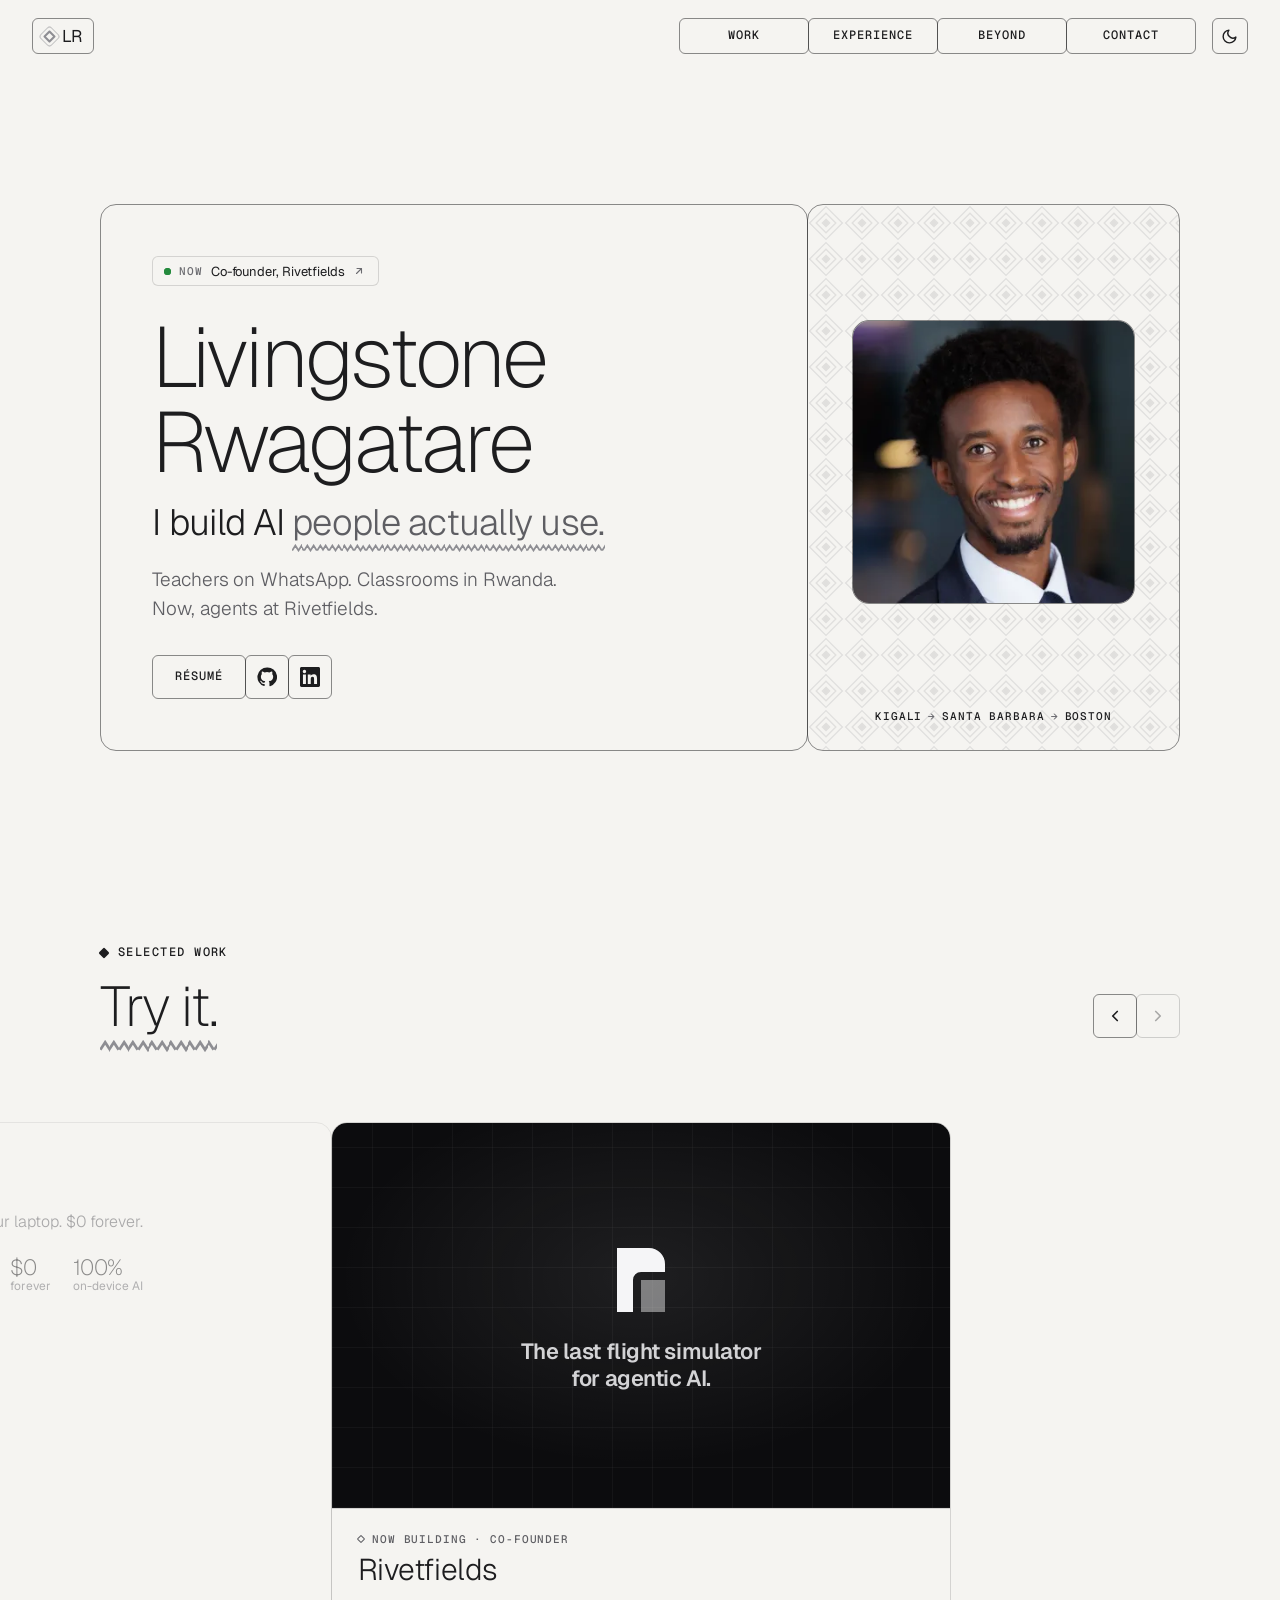
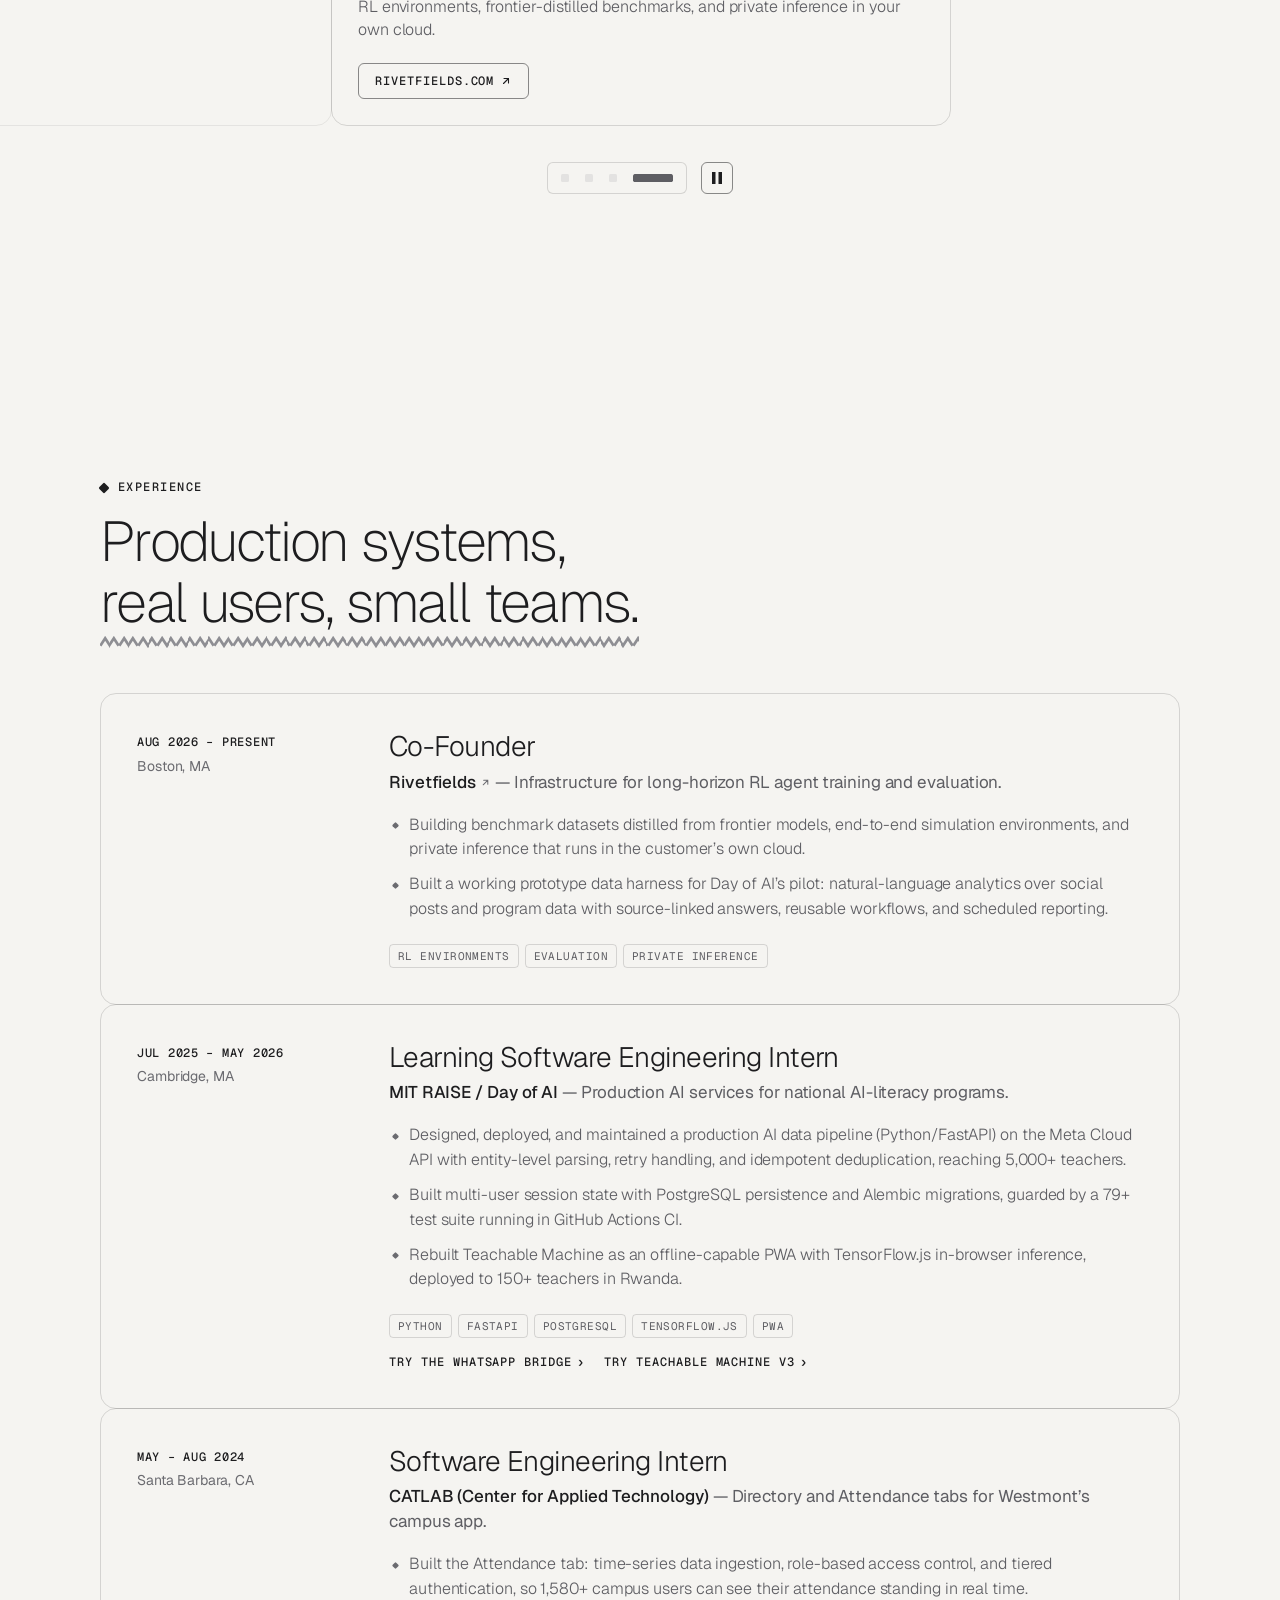
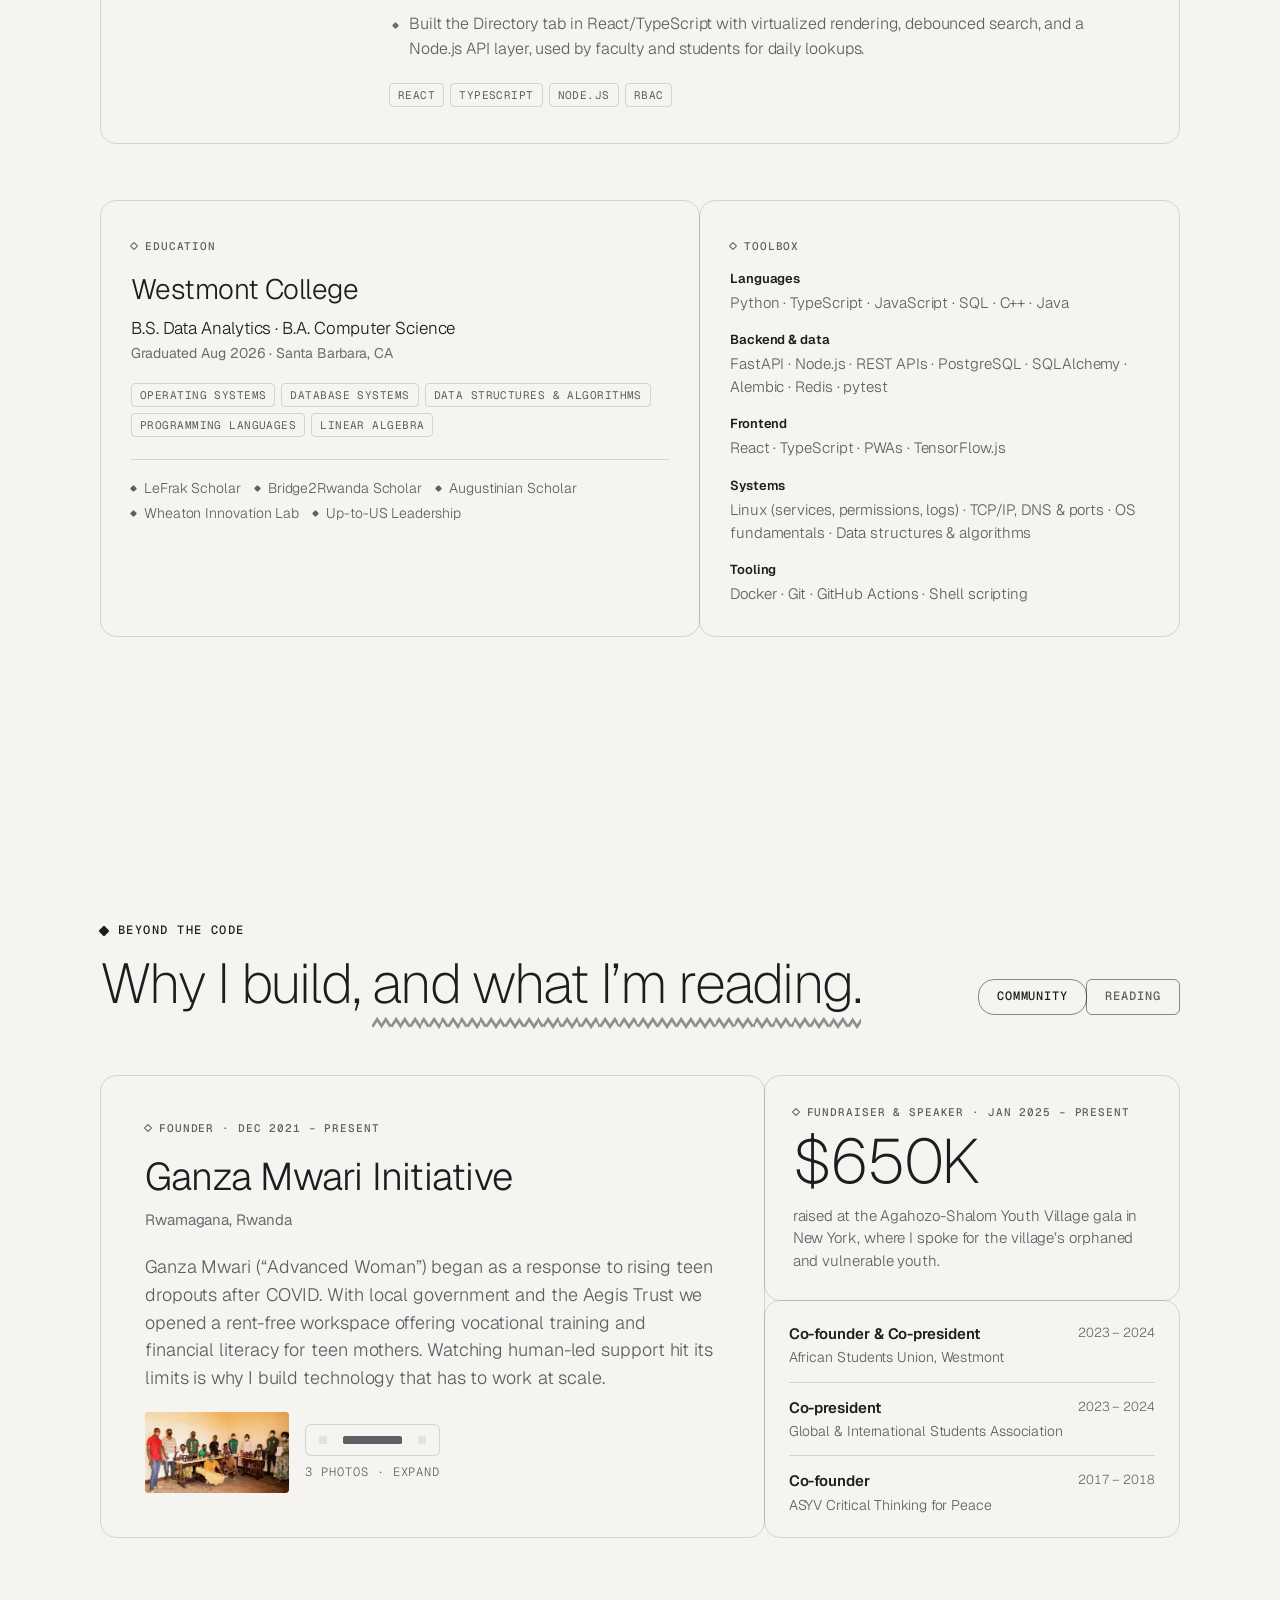
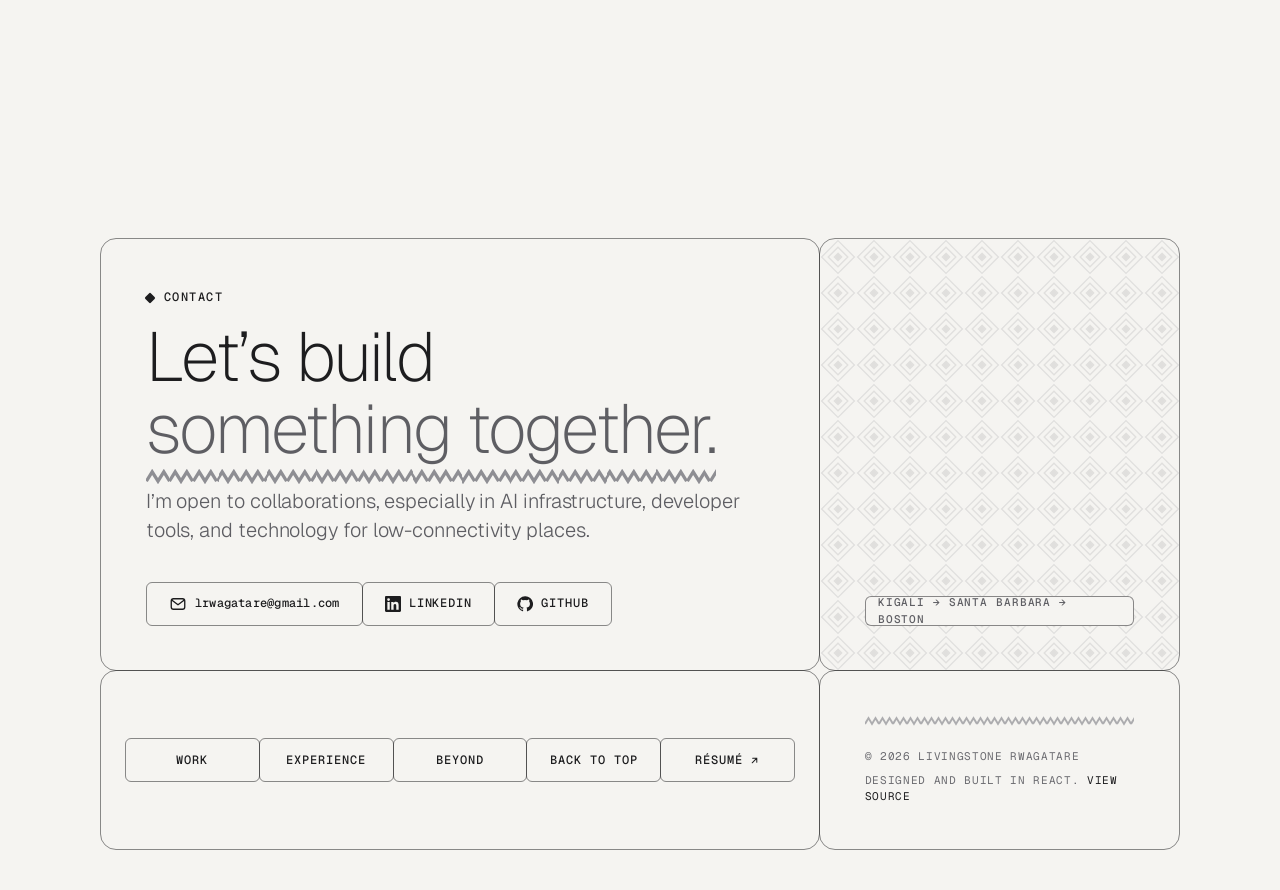
==== commit bc9aa695: "Updates" ====
--- a/index.html
+++ b/index.html
@@ -55,8 +55,8 @@
         document.documentElement.setAttribute('data-theme', t);
       })();
     </script>
-    <script type="module" crossorigin src="/assets/index-QeXHnYu3.js"></script>
-    <link rel="stylesheet" crossorigin href="/assets/index-Dc5IK22N.css">
+    <script type="module" crossorigin src="/assets/index-pfJYvhxe.js"></script>
+    <link rel="stylesheet" crossorigin href="/assets/index-DPlTpW6Q.css">
   </head>
   <body>
     <div id="root"></div>
--- a/assets/index-DPlTpW6Q.css
+++ b/assets/index-DPlTpW6Q.css
@@ -0,0 +1 @@
+:root{--font-sans: -apple-system, BlinkMacSystemFont, "SF Pro Text", "Inter", system-ui, "Segoe UI", Roboto, "Helvetica Neue", Arial, sans-serif;--font-display: "Bricolage Grotesque", -apple-system, BlinkMacSystemFont, system-ui, "Segoe UI", Roboto, sans-serif;--font-mono: "JetBrains Mono", ui-monospace, "SF Mono", SFMono-Regular, Menlo, Consolas, monospace;--zigzag-mask: url("data:image/svg+xml,%3Csvg xmlns='http://www.w3.org/2000/svg' width='12' height='8' viewBox='0 0 12 8'%3E%3Cpath d='M0 6.5 3 1.5 6 6.5 9 1.5 12 6.5' fill='none' stroke='%23000' stroke-width='1.7' stroke-linejoin='miter'/%3E%3C/svg%3E");--diamond-mask: url("data:image/svg+xml,%3Csvg xmlns='http://www.w3.org/2000/svg' width='44' height='44' viewBox='0 0 44 44' fill='none' stroke='%23000' stroke-width='1.6'%3E%3Cpath d='M22 2 42 22 22 42 2 22Z'/%3E%3Cpath d='M22 10 34 22 22 34 10 22Z'/%3E%3Cpath d='M22 17.5 26.5 22 22 26.5 17.5 22Z' fill='%23000'/%3E%3C/svg%3E");--r-xs: 8px;--r-sm: 12px;--r-md: 18px;--r-lg: 24px;--r-xl: 32px;--r-pill: 9999px;--ease-out: cubic-bezier(.16, 1, .3, 1);--ease-std: cubic-bezier(.25, .1, .25, 1);--spring: cubic-bezier(.34, 1.56, .64, 1);--dur-fast: .18s;--dur: .32s;--dur-slow: .7s;--content: 1080px;--gutter: clamp(16px, 4vw, 32px);--nav-h: 56px}@supports (transition-timing-function: linear(0,1)){:root{--spring: linear(0, .0069 1.15%, .026 2.3%, .1135 5.18%, .2229 7.78%, .5977 15.84%, .9228, .9676 28.8%, 1.0032 31.68%, 1.046 42.05%, 1.0118 61.63%, 1.0025 69.41%, .9992 99.94%)}}:root,[data-theme=dark]{color-scheme:dark;--bg: #0c0b0b;--bg-2: #131211;--surface: #181716;--surface-2: #1f1e1c;--surface-3: #2c2c2e;--label: #f5f5f7;--label-2: rgba(235, 235, 245, .64);--label-3: rgba(235, 235, 245, .52);--separator: rgba(255, 255, 255, .1);--fill: rgba(120, 120, 128, .24);--fill-2: rgba(120, 120, 128, .16);--green: #30d158;--orange: #ff9f0a;--yellow: #ffd60a;--pink: #ff375f;--indigo: #5e5ce6;--glass-fill: rgba(30, 30, 32, .52);--glass-rim: rgba(255, 255, 255, .2);--glass-edge: rgba(0, 0, 0, .5);--glass-sat: 160%;--glass-spec: rgba(255, 255, 255, .1);--shadow-1: 0 1px 2px rgba(0, 0, 0, .4);--shadow-2: 0 8px 30px rgba(0, 0, 0, .45), 0 2px 8px rgba(0, 0, 0, .3)}[data-theme=light]{color-scheme:light;--bg: #f5f4f1;--bg-2: #ecebe7;--surface: #ffffff;--surface-2: #fbfbfd;--surface-3: #f0f0f3;--label: #1d1d1f;--label-2: #5e5e63;--label-3: #6b6b70;--separator: rgba(0, 0, 0, .09);--fill: rgba(120, 120, 128, .14);--fill-2: rgba(120, 120, 128, .08);--green: #248a3d;--orange: #c93400;--yellow: #b25000;--pink: #d30f45;--indigo: #3634a3;--glass-fill: rgba(250, 250, 252, .62);--glass-rim: rgba(255, 255, 255, .85);--glass-edge: rgba(0, 0, 0, .08);--glass-sat: 190%;--glass-spec: rgba(255, 255, 255, .55);--shadow-1: 0 1px 2px rgba(0, 0, 0, .05), 0 1px 8px rgba(0, 0, 0, .04);--shadow-2: 0 10px 34px rgba(0, 0, 0, .1), 0 2px 8px rgba(0, 0, 0, .05)}:root,[data-theme=dark]{--glass-tint: rgba(255, 255, 255, .13);--glass-tint-hover: rgba(255, 255, 255, .23);--glass-sheen: rgba(255, 255, 255, .26);--accent: #e5e5ea;--accent-strong: #e5e5ea;--accent-soft: rgba(229, 229, 234, .14);--on-accent: var(--label);--glow: rgba(255, 255, 255, .07);--clay: #a1a1a6;--zigzag: url("data:image/svg+xml,%3Csvg xmlns='http://www.w3.org/2000/svg' width='12' height='8' viewBox='0 0 12 8'%3E%3Cpath d='M0 6.5 3 1.5 6 6.5 9 1.5 12 6.5' fill='none' stroke='%23a1a1a6' stroke-width='1.7'/%3E%3C/svg%3E")}[data-theme=light]{--glass-tint: rgba(255, 255, 255, .62);--glass-tint-hover: rgba(255, 255, 255, .78);--glass-sheen: rgba(255, 255, 255, .7);--accent: #3a3a3c;--accent-strong: #3a3a3c;--accent-soft: rgba(58, 58, 60, .1);--on-accent: var(--label);--glow: rgba(0, 0, 0, .05);--clay: #8e8e93;--zigzag: url("data:image/svg+xml,%3Csvg xmlns='http://www.w3.org/2000/svg' width='12' height='8' viewBox='0 0 12 8'%3E%3Cpath d='M0 6.5 3 1.5 6 6.5 9 1.5 12 6.5' fill='none' stroke='%238e8e93' stroke-width='1.7'/%3E%3C/svg%3E")}:root,[data-theme]{--color-bg: var(--bg);--color-bg-light: var(--surface);--color-bg-lightest: var(--surface-3);--color-text: var(--label-2);--color-text-dim: var(--label-3);--color-text-bright: var(--label);--color-accent: var(--accent);--color-accent-dim: var(--accent-soft);--color-green: var(--green)}*,*:before,*:after{box-sizing:border-box}html{scroll-behavior:smooth;scroll-padding-top:calc(var(--nav-h) + 32px);-webkit-text-size-adjust:100%}body{margin:0;font-family:var(--font-sans);font-size:17px;line-height:1.47;letter-spacing:-.01em;background:var(--bg);color:var(--label);-webkit-font-smoothing:antialiased;-moz-osx-font-smoothing:grayscale;text-rendering:optimizeLegibility;overflow-x:hidden;transition:background-color var(--dur) var(--ease-std),color var(--dur) var(--ease-std)}img{max-width:100%;display:block}a{color:var(--accent);text-decoration:none}a:hover{text-decoration:underline;text-underline-offset:3px}h1,h2,h3,h4,h5,h6{margin:0;font-family:var(--font-display);color:var(--label);font-weight:600}p{margin:0}ul,ol{list-style:none;margin:0;padding:0}button{font:inherit;color:inherit;cursor:pointer;border:0;background:none;padding:0}:focus-visible{outline:2px solid var(--accent);outline-offset:3px;border-radius:6px}::selection{background:var(--accent-soft)}.app{position:relative;min-height:100vh}main{position:relative;z-index:1}.container{width:100%;max-width:calc(var(--content) + var(--gutter) * 2);margin:0 auto;padding:0 var(--gutter)}.section{padding:clamp(80px,12vw,140px) 0}.eyebrow{display:inline-flex;align-items:center;gap:10px;font-family:var(--font-mono);font-size:12px;font-weight:500;letter-spacing:.1em;text-transform:uppercase;color:var(--label-2);margin-bottom:14px}.eyebrow:before{content:"";width:24px;height:8px;background:var(--clay);-webkit-mask:var(--zigzag-mask) repeat-x 0 50% / 12px 8px;mask:var(--zigzag-mask) repeat-x 0 50% / 12px 8px}.mark{color:inherit;background:var(--zigzag) repeat-x 0 100% / .34em .22em;padding-bottom:.16em;-webkit-box-decoration-break:clone;box-decoration-break:clone}.section-title{font-size:clamp(34px,3.2vw + 18px,56px);font-weight:700;line-height:1.1;letter-spacing:-.03em;max-width:22ch}:is(.section-title,.contact-title,.hero-statement,.work-title,.gal-title){text-wrap:balance}.section-lead{margin-top:16px;font-size:clamp(17px,.5vw + 15px,21px);line-height:1.42;color:var(--label-2);max-width:60ch;letter-spacing:-.012em}.section-head{margin-bottom:clamp(36px,5vw,60px)}.surface{background:var(--surface);border-radius:var(--r-lg);box-shadow:var(--shadow-1);position:relative}[data-theme=dark] .surface{box-shadow:inset 0 0 0 1px var(--separator)}.spotlight{isolation:isolate}.spotlight:after{content:"";position:absolute;inset:0;border-radius:inherit;pointer-events:none;opacity:0;transition:opacity var(--dur) var(--ease-std);background:radial-gradient(420px circle at var(--mx, 50%) var(--my, 50%),var(--glow),transparent 60%);z-index:1}.spotlight:hover:after{opacity:1}[data-theme=dark] .spotlight:after{background:radial-gradient(420px circle at var(--mx, 50%) var(--my, 50%),var(--glow),transparent 60%),radial-gradient(260px circle at var(--mx, 50%) var(--my, 50%),rgba(255,255,255,.04),transparent 70%)}.glass{position:relative;isolation:isolate;background:var(--glass-fill);-webkit-backdrop-filter:blur(22px) saturate(var(--glass-sat)) brightness(1.04);backdrop-filter:blur(22px) saturate(var(--glass-sat)) brightness(1.04);box-shadow:inset 0 1px 0 0 var(--glass-rim),inset 0 -1px #ffffff0f,inset 0 0 0 .5px var(--glass-edge),var(--shadow-2)}.glass:before{content:"";position:absolute;inset:0;padding:1px;border-radius:inherit;pointer-events:none;background:linear-gradient(135deg,var(--glass-rim),transparent 38%,transparent 62%,var(--glass-spec));-webkit-mask:linear-gradient(#000 0 0) content-box,linear-gradient(#000 0 0);-webkit-mask-composite:xor;mask-composite:exclude}.glass:after{content:"";position:absolute;inset:0;border-radius:inherit;pointer-events:none;z-index:-1;background:radial-gradient(ellipse 70% 60% at 22% 0%,var(--glass-spec),transparent 70%)}.btn{display:inline-flex;align-items:center;justify-content:center;gap:8px;min-height:44px;padding:0 20px;border-radius:12px;font-size:17px;font-weight:500;letter-spacing:-.01em;white-space:nowrap;transition:transform var(--dur-fast) var(--ease-std),background-color var(--dur-fast) var(--ease-std),box-shadow var(--dur) var(--ease-std)}.btn:hover{text-decoration:none}.btn:active{transform:scale(.97)}.btn-primary{color:var(--label);background:linear-gradient(180deg,var(--glass-sheen),transparent 58%),var(--glass-tint);-webkit-backdrop-filter:blur(18px) saturate(180%);backdrop-filter:blur(18px) saturate(180%);box-shadow:inset 0 1px 0 var(--glass-rim),inset 0 -1px #ffffff14,inset 0 0 0 .5px var(--glass-edge),0 8px 24px #0000002e}.btn-primary:hover{background:linear-gradient(180deg,var(--glass-sheen),transparent 58%),var(--glass-tint-hover)}[data-theme=light] .btn-primary{box-shadow:inset 0 1px #ffffffe6,inset 0 0 0 .5px #0000001a,0 6px 18px #00000014}.btn-secondary{background:var(--fill);color:var(--label)}.btn-secondary:hover{background:var(--surface-3)}.btn-sm{min-height:34px;padding:0 14px;border-radius:10px;font-size:14px}.link-more{display:inline-flex;align-items:center;gap:4px;font-size:17px;font-weight:500;color:var(--accent)}.link-more:after{content:"›";font-size:1.25em;line-height:1;transform:translateY(-1px);transition:transform var(--dur-fast) var(--ease-std)}.link-more:hover:after{transform:translate(3px,-1px)}.chip{display:inline-flex;align-items:center;height:26px;padding:0 10px;border-radius:var(--r-pill);background:var(--fill-2);color:var(--label-2);font-size:13px;font-weight:500;letter-spacing:0;white-space:nowrap}.segmented{display:inline-flex;position:relative;padding:3px;border-radius:var(--r-pill);background:var(--fill);gap:2px;max-width:100%;overflow-x:auto;scrollbar-width:none}.segmented::-webkit-scrollbar{display:none}.segmented button{position:relative;z-index:1;height:32px;padding:0 16px;border-radius:var(--r-pill);font-size:14px;font-weight:500;color:var(--label-2);white-space:nowrap;transition:color var(--dur-fast) var(--ease-std),background-color var(--dur) var(--ease-std),box-shadow var(--dur) var(--ease-std)}.segmented button:hover{color:var(--label)}.segmented button[aria-pressed=true],.segmented button[aria-selected=true]{color:var(--label);background:var(--surface);box-shadow:0 3px 8px #0000001f,0 0 0 .5px #0000000a}[data-theme=dark] .segmented button[aria-pressed=true],[data-theme=dark] .segmented button[aria-selected=true]{background:#636366;box-shadow:0 3px 8px #0000004d}.reveal{opacity:0;transform:translateY(28px);transition:opacity var(--dur-slow) var(--ease-out),transform var(--dur-slow) var(--ease-out)}.reveal.revealed{opacity:1;transform:none}.reveal-child{opacity:0;transform:translateY(14px);transition:opacity .6s var(--ease-out),transform .6s var(--ease-out)}.reveal-child.revealed{opacity:1;transform:none}.is-arriving .eyebrow,.is-arriving :is(.section-title,.contact-title),.is-arriving :is(.section-lead,.contact-lead){animation:arrive-lift .9s var(--ease-out) both}.is-arriving :is(.section-title,.contact-title){animation-delay:70ms}.is-arriving :is(.section-lead,.contact-lead){animation-delay:.15s}.is-arriving .eyebrow{position:relative}.is-arriving .eyebrow:after{content:"";position:absolute;left:0;right:0;bottom:-4px;height:2px;border-radius:2px;background:var(--accent);transform-origin:left;animation:arrive-sweep 1.1s var(--ease-out) both}@keyframes arrive-lift{0%{opacity:.25;transform:translateY(18px);filter:blur(6px)}}@keyframes arrive-sweep{0%{transform:scaleX(0);opacity:1}60%{transform:scaleX(1);opacity:1}to{transform:scaleX(1);opacity:0}}.sr-only{position:absolute;width:1px;height:1px;padding:0;margin:-1px;overflow:hidden;clip:rect(0,0,0,0);white-space:nowrap;border:0}.mono{font-family:var(--font-mono);font-size:.88em;letter-spacing:0}@media(prefers-reduced-motion:reduce){html{scroll-behavior:auto}*,*:before,*:after{animation-duration:.01ms!important;animation-iteration-count:1!important;transition-duration:.01ms!important}.reveal,.reveal-child{opacity:1;transform:none}}@media(prefers-reduced-transparency:reduce),(prefers-contrast:more){.glass{background:var(--surface);-webkit-backdrop-filter:none;backdrop-filter:none;box-shadow:inset 0 0 0 1px var(--separator),var(--shadow-2)}}::-webkit-scrollbar{width:10px}::-webkit-scrollbar-track{background:transparent}::-webkit-scrollbar-thumb{background-color:var(--fill);border:3px solid var(--bg);border-radius:10px}.nav-wrap{position:fixed;top:0;left:0;right:0;z-index:100;display:flex;justify-content:center;padding:14px var(--gutter) 0;pointer-events:none}.nav-wrap:before{content:"";position:absolute;inset:0 0 -24px;background:linear-gradient(to bottom,var(--bg) 0%,transparent 100%);opacity:0;transition:opacity var(--dur) var(--ease-std);pointer-events:none}.nav-wrap.is-scrolled:before{opacity:.55}.nav{pointer-events:auto;display:flex;align-items:center;gap:8px;height:var(--nav-h);padding:0 8px 0 18px;border-radius:var(--r-pill);width:min(100%,720px);transition:transform var(--dur) var(--spring),width var(--dur-slow) var(--ease-out)}.nav-mark{display:inline-flex;align-items:center;gap:8px;font-family:var(--font-display);font-weight:700;font-size:17px;letter-spacing:-.02em;color:var(--label);margin-right:auto}.nav-mark:hover{text-decoration:none}.nav-mark-dot{width:9px;height:9px;border:2px solid var(--clay);border-radius:1px;transform:rotate(45deg);box-shadow:0 0 0 2.5px var(--bg),0 0 0 3.5px color-mix(in srgb,var(--clay) 45%,transparent)}.nav-links{position:relative;display:flex;align-items:center;gap:2px}.nav-pill{position:absolute;top:50%;left:0;height:36px;margin-top:-18px;border-radius:var(--r-pill);background:var(--fill);box-shadow:inset 0 1px 0 var(--glass-rim),inset 0 0 0 .5px var(--glass-edge);opacity:0;pointer-events:none;transition:transform .56s var(--spring),width .56s var(--spring),opacity var(--dur) var(--ease-std)}.nav-links li:not(.nav-pill){position:relative;z-index:1}.nav-links a{display:inline-flex;align-items:center;height:36px;padding:0 14px;border-radius:var(--r-pill);font-size:14px;font-weight:500;color:var(--label-2);transition:color var(--dur-fast) var(--ease-std),background-color var(--dur) var(--ease-std)}.nav-links a:hover{color:var(--label);text-decoration:none;background:var(--fill-2)}.nav-links a.is-active{color:var(--label)}.nav-links a.is-active:hover{background:transparent}.nav-actions{display:flex;align-items:center;gap:6px;margin-left:8px}.nav-icon{display:inline-grid;place-items:center;width:40px;height:40px;border-radius:50%;color:var(--label-2);transition:color var(--dur-fast),background-color var(--dur-fast),transform var(--dur-fast)}.nav-icon:hover{color:var(--label);background:var(--fill-2)}.nav-icon:active{transform:scale(.92)}.nav-resume{height:36px}.nav-burger{display:none;position:relative}.nav-burger span{position:absolute;left:12px;right:12px;height:1.5px;border-radius:2px;background:currentColor;transition:transform var(--dur) var(--spring)}.nav-burger span:first-child{transform:translateY(-3.5px)}.nav-burger span:last-child{transform:translateY(3.5px)}.nav-burger.is-open span:first-child{transform:rotate(45deg)}.nav-burger.is-open span:last-child{transform:rotate(-45deg)}.nav-scrim{position:fixed;inset:0;background:#00000059;opacity:0;pointer-events:none;transition:opacity var(--dur) var(--ease-std)}.nav-scrim.is-open{opacity:1;pointer-events:auto}.nav-sheet{position:fixed;top:calc(14px + var(--nav-h) + 10px);left:var(--gutter);right:var(--gutter);padding:12px;border-radius:var(--r-lg);pointer-events:auto;display:grid;gap:8px;transform-origin:top center;animation:sheet-in var(--dur) var(--spring)}.nav-sheet[hidden]{display:none}.nav-sheet ul{display:grid}.nav-sheet a:not(.btn){display:block;padding:14px 12px;border-radius:var(--r-sm);font-size:22px;font-weight:600;letter-spacing:-.02em;color:var(--label)}.nav-sheet a:not(.btn):hover{background:var(--fill-2);text-decoration:none}@keyframes sheet-in{0%{opacity:0;transform:translateY(-8px) scale(.96)}}@media(max-width:720px){.nav{padding-left:16px}.nav-links,.nav-resume{display:none}.nav-burger{display:inline-grid}}.hero{position:relative;padding:calc(var(--nav-h) + clamp(64px,11vw,132px)) 0 clamp(24px,4vw,48px)}.hero-grid{display:grid;grid-template-columns:minmax(0,1fr) auto;gap:clamp(32px,6vw,80px);align-items:center}.hero-now{display:inline-flex;align-items:center;gap:8px;height:32px;padding:0 14px 0 12px;margin-bottom:28px;border-radius:var(--r-pill);background:var(--fill-2);box-shadow:inset 0 0 0 .5px var(--separator);color:var(--label);font-size:14px;font-weight:500;transition:background-color var(--dur-fast)}.hero-now:hover{text-decoration:none;background:var(--fill)}.hero-now svg{color:var(--label-3)}.hero-now-dot{width:7px;height:7px;border-radius:50%;background:var(--green);position:relative}.hero-now-dot:after{content:"";position:absolute;inset:0;border-radius:50%;background:var(--green);animation:pulse 2.4s var(--ease-std) infinite}@media(prefers-reduced-motion:reduce){.hero-now-dot:after{animation:none;opacity:0}}.hero-now-label{color:var(--label-3);font-weight:600}@keyframes pulse{0%{transform:scale(1);opacity:.55}70%,to{transform:scale(3.3);opacity:0}}.hero-name{font-size:clamp(44px,5.4vw + 16px,88px);font-weight:800;line-height:1;letter-spacing:-.04em}.hero-statement{margin-top:18px;font-family:var(--font-display);font-size:clamp(24px,1.6vw + 16px,38px);font-weight:600;line-height:1.14;letter-spacing:-.026em;color:var(--label);max-width:25ch}.hero-statement .mark{color:var(--label-2)}.hero-lede{margin-top:22px;max-width:54ch;font-size:clamp(17px,.3vw + 16px,19px);line-height:1.5;color:var(--label-2)}.hero-cta{display:flex;flex-wrap:wrap;align-items:center;gap:12px;margin-top:32px}.hero-social{display:inline-flex;gap:4px;margin-left:6px}.hero-social a{display:inline-grid;place-items:center;width:44px;height:44px;border-radius:50%;color:var(--label-2);transition:color var(--dur-fast),background-color var(--dur-fast)}.hero-social a:hover{color:var(--label);background:var(--fill-2)}.hero-portrait{position:relative;margin:0;width:clamp(220px,26vw,340px)}.hero-imigongo{position:absolute;inset:0;transform:translate(22px,22px);border-radius:38px;background:var(--clay);opacity:.55;-webkit-mask:var(--diamond-mask) 0 0 / 44px 44px round;mask:var(--diamond-mask) 0 0 / 44px 44px round;transition:transform .7s var(--ease-out)}.hero-portrait:hover .hero-imigongo{transform:translate(28px,28px)}.hero-portrait img{position:relative;width:100%;height:auto;aspect-ratio:1;object-fit:cover;border-radius:38px;box-shadow:var(--shadow-2)}@supports (corner-shape: squircle){.hero-portrait img{border-radius:72px;corner-shape:squircle}}.hero-portrait figcaption{position:absolute;left:50%;bottom:-18px;transform:translate(-50%);display:inline-flex;align-items:center;gap:6px;height:36px;padding:0 14px;border-radius:var(--r-pill);font-size:13px;font-weight:500;color:var(--label);white-space:nowrap}.hero-portrait figcaption span[aria-hidden]{color:var(--label-3)}@media(max-width:900px){.hero-grid{grid-template-columns:1fr}.hero-portrait{order:-1;width:132px}.hero-portrait img{border-radius:30px}.hero-imigongo{transform:translate(12px,12px);-webkit-mask-size:28px 28px;mask-size:28px 28px}.hero-portrait figcaption{display:none}}.xp-list{border-top:1px solid var(--separator)}.xp-item{display:grid;grid-template-columns:220px minmax(0,1fr);gap:32px;padding:40px 0;border-bottom:1px solid var(--separator)}.xp-when{display:flex;flex-direction:column;gap:4px;padding-top:4px}.xp-period{font-size:15px;font-weight:600;color:var(--label)}.xp-place{font-size:14px;color:var(--label-3)}.xp-role{font-size:clamp(22px,.8vw + 18px,28px);font-weight:600;letter-spacing:-.022em;line-height:1.2}.xp-org{margin-top:6px;font-size:17px;font-weight:500;color:var(--label)}.xp-org a{color:inherit;display:inline-flex;align-items:center;gap:4px}.xp-org a svg{color:var(--label-3)}.xp-summary{font-weight:400;color:var(--label-2)}.xp-points{margin-top:18px;display:grid;gap:10px;max-width:68ch}.xp-points li{position:relative;padding-left:20px;color:var(--label-2);font-size:16px;line-height:1.55}.xp-points li:before{content:"";position:absolute;left:4px;top:.68em;width:5px;height:5px;border-radius:50%;background:var(--label-3)}.xp-foot{display:flex;flex-wrap:wrap;align-items:center;justify-content:space-between;gap:16px;margin-top:22px}.xp-tags{display:flex;flex-wrap:wrap;gap:6px}.xp-see{display:flex;flex-wrap:wrap;gap:18px}.xp-see .link-more{font-size:15px}.xp-bento{display:grid;grid-template-columns:1.25fr 1fr;gap:12px;margin-top:56px}.xp-tile{padding:30px;border-radius:var(--r-lg)}.xp-tile-kicker{display:block;font-size:13px;font-weight:600;color:var(--label-3);margin-bottom:14px}.xp-edu h3{font-size:28px;letter-spacing:-.024em}.xp-edu-degree{margin-top:6px;font-size:17px;color:var(--label)}.xp-edu-meta{margin-top:2px;font-size:14px;color:var(--label-3)}.xp-edu-course{display:flex;flex-wrap:wrap;gap:6px;margin-top:20px}.xp-honors{display:flex;flex-wrap:wrap;gap:4px 14px;margin-top:22px;padding-top:18px;border-top:1px solid var(--separator);font-size:14px;color:var(--label-2)}.xp-honors span:before{content:"✦";margin-right:6px;color:var(--accent);font-size:10px;vertical-align:2px}.xp-skills dl{margin:0;display:grid;gap:16px}.xp-skills dt{font-size:13px;font-weight:600;color:var(--label)}.xp-skills dd{margin:4px 0 0;font-size:15px;color:var(--label-2);line-height:1.5}@media(max-width:820px){.xp-item{grid-template-columns:1fr;gap:12px;padding:32px 0}.xp-when{flex-direction:row;gap:10px}.xp-bento{grid-template-columns:1fr}.xp-tile{padding:24px}}.pv{position:absolute;inset:0;overflow:hidden}.pv-bridge{background:radial-gradient(120% 90% at 0% 0%,#1f7a5a 0%,transparent 55%),radial-gradient(90% 80% at 100% 100%,#0e3b4a 0%,transparent 60%),#07231c;display:flex;align-items:flex-end;justify-content:center;gap:18px;padding:28px 28px 0}.pv-wa{width:230px;height:92%;border-radius:26px 26px 0 0;background:#0b141a;box-shadow:0 0 0 6px #1d1d1f,0 20px 50px #00000080;display:flex;flex-direction:column;overflow:hidden}.pv-wa-bar{display:flex;align-items:center;gap:8px;padding:16px 12px 10px;background:#202c33;color:#e9edef;font-size:12px;line-height:1.2}.pv-wa-bar strong{display:block;font-weight:600}.pv-wa-bar em{font-style:normal;color:#8696a0;font-size:10.5px}.pv-wa-av{display:grid;place-items:center;width:26px;height:26px;border-radius:50%;background:#008069;color:#fff;font-weight:600}.pv-wa-chat{flex:1;display:flex;flex-direction:column;gap:6px;padding:10px}.pv-wa-msg{align-self:flex-start;max-width:88%;padding:6px 9px;border-radius:3px 9px 9px;background:#202c33;color:#e9edef;font-size:11.5px;line-height:1.35;animation:pv-pop .38s var(--spring) both}.pv-wa-msg.me{align-self:flex-end;background:#005c4b;border-top-left-radius:9px;border-top-right-radius:3px}@keyframes pv-pop{0%{opacity:0;transform:translateY(8px) scale(.95)}}.pv-trace{align-self:center;display:grid;gap:7px;padding:14px 16px;margin-bottom:28px;border-radius:14px;background:#00000073;box-shadow:inset 0 0 0 1px #ffffff14;font-family:var(--font-mono);font-size:10.5px;color:#d1d1d6;white-space:nowrap}.pv-trace b{display:inline-block;width:38px;font-weight:500}.pv-trace .c1{color:#64d2ff}.pv-trace .c2{color:#8e8e93}.pv-trace .c3{color:#ffd60a}.pv-trace .c4{color:#a5a3ff}.pv-browser{background:radial-gradient(90% 90% at 10% 0%,#ffd9a8 0%,transparent 55%),radial-gradient(90% 90% at 100% 100%,#b9d7ff 0%,transparent 60%),#f1f1f6;display:flex;align-items:flex-end;justify-content:center;padding:36px 36px 0}.pv-win{width:100%;border-radius:12px 12px 0 0;overflow:hidden;background:#fff;box-shadow:0 20px 50px #141e3c40,0 0 0 1px #0000000f;transform:translateY(6px);transition:transform .7s var(--ease-out)}.pv-win-bar{display:flex;gap:6px;padding:9px 12px;background:#ececf0}.pv-win-bar i{width:9px;height:9px;border-radius:50%;background:#ff5f57}.pv-win-bar i:nth-child(2){background:#febc2e}.pv-win-bar i:nth-child(3){background:#28c840}.pv-win img{width:100%;aspect-ratio:16 / 9;object-fit:cover;object-position:top}.pv-phones{background:radial-gradient(80% 80% at 80% 10%,rgba(214,180,94,.45) 0%,transparent 60%),radial-gradient(90% 90% at 0% 100%,#2a2440 0%,transparent 60%),#121016}.pv-phone{position:absolute;width:38%;aspect-ratio:390 / 844;border-radius:26px;overflow:hidden;background:#000;box-shadow:0 0 0 5px #1d1d1f,0 0 0 6px #3a3a3c,0 30px 60px #0000008c;transition:transform .7s var(--ease-out)}.pv-phone img{width:100%;height:100%;object-fit:cover;object-position:top}.pv-phone-back{left:16%;top:16%;transform:rotate(-8deg);opacity:.85}.pv-phone-front{right:16%;top:9%;transform:rotate(6deg)}.pv-rivet{display:flex;flex-direction:column;align-items:center;justify-content:center;gap:18px;background:radial-gradient(70% 70% at 50% 40%,rgba(255,255,255,.08),transparent 70%),repeating-linear-gradient(90deg,rgba(255,255,255,.035) 0 1px,transparent 1px 40px),repeating-linear-gradient(0deg,rgba(255,255,255,.035) 0 1px,transparent 1px 40px),#0c0c0e;color:#f5f5f7;text-align:center}.pv-rivet span{font-family:var(--font-display);font-size:22px;font-weight:600;letter-spacing:-.02em;line-height:1.2;color:#f5f5f7d9}.gal-card:hover .pv-win{transform:translateY(-4px)}.gal-card:hover .pv-phone-back{transform:rotate(-11deg) translate(-6px)}.gal-card:hover .pv-phone-front{transform:rotate(8deg) translateY(-8px)}@media(max-width:640px){.pv-trace{display:none}.pv-browser{padding:24px 20px 0}}.work-top{display:flex;align-items:flex-end;justify-content:space-between;gap:24px}.gal-arrows{display:flex;gap:10px;flex:none}.gal-arrow{display:grid;place-items:center;width:44px;height:44px;border-radius:50%;background:var(--fill);color:var(--label);transition:background-color var(--dur-fast),transform var(--dur-fast),opacity var(--dur-fast)}.gal-arrow:hover:not(:disabled){background:var(--surface-3)}.gal-arrow:active:not(:disabled){transform:scale(.94)}.gal-arrow:disabled{opacity:.35;cursor:default}.gal-track{--card: min(620px, 78vw);display:flex;gap:clamp(16px,2.5vw,28px);overflow-x:auto;overscroll-behavior-x:contain;scroll-snap-type:x mandatory;padding:24px calc((100% - var(--card)) / 2) 36px;scrollbar-width:none}.gal-track::-webkit-scrollbar{display:none}.gal-slide{--focus: 1;flex:0 0 var(--card);scroll-snap-align:center;transform:scale(calc(.9 + .1 * var(--focus)));opacity:calc(.45 + .55 * var(--focus));transition:opacity .2s linear;will-change:transform}.gal-card{display:flex;flex-direction:column;width:100%;height:100%;border-radius:var(--r-lg);overflow:hidden;text-align:left;color:inherit;cursor:pointer}.gal-card:hover{text-decoration:none}.gal-visual{position:relative;display:block;aspect-ratio:16 / 10;overflow:hidden}.gal-copy{display:flex;flex-direction:column;gap:2px;padding:22px 26px 26px}.gal-copy .work-kicker{margin-bottom:4px}.gal-title{font-family:var(--font-display);font-size:clamp(24px,1vw + 18px,30px);font-weight:700;letter-spacing:-.025em;line-height:1.12;color:var(--label)}.gal-teaser{margin-top:6px;font-size:16px;line-height:1.45;color:var(--label-2)}.gal-foot{display:flex;flex-wrap:wrap;align-items:center;justify-content:space-between;gap:14px 20px;margin-top:20px}.gal-stats{display:flex;gap:22px}.gal-stat{display:flex;flex-direction:column;line-height:1.15}.gal-stat b{font-family:var(--font-display);font-size:22px;font-weight:700;letter-spacing:-.025em;color:var(--label)}.gal-stat small{font-size:12px;color:var(--label-3)}.gal-cta{display:inline-flex;align-items:center;gap:6px;height:38px;flex:none;padding:0 16px;border-radius:10px;color:var(--label);background:linear-gradient(180deg,var(--glass-sheen),transparent 58%),var(--glass-tint);-webkit-backdrop-filter:blur(18px) saturate(180%);backdrop-filter:blur(18px) saturate(180%);box-shadow:inset 0 1px 0 var(--glass-rim),inset 0 0 0 .5px var(--glass-edge),0 6px 18px #00000024;font-size:15px;font-weight:500;transition:transform var(--dur) var(--spring),background-color var(--dur-fast)}.gal-cta span{font-size:1.3em;line-height:1;transform:translateY(-1px)}.gal-cta.is-link{background:var(--fill);color:var(--label)}.gal-card:hover .gal-cta{transform:translate(3px)}.gal-card:hover .gal-cta:not(.is-link){background:linear-gradient(180deg,var(--glass-sheen),transparent 58%),var(--glass-tint-hover)}.gal-controls{display:flex;justify-content:center;align-items:center;gap:14px}.gal-dots{display:flex;align-items:center;height:32px;padding:0 6px;border-radius:var(--r-pill);background:var(--fill-2)}.gal-dots button{display:grid;place-items:center;height:24px;min-width:24px;padding:0 8px}.gal-dot{position:relative;display:block;width:8px;height:8px;border-radius:var(--r-pill);background:var(--fill);overflow:hidden;transition:width .5s var(--spring),background-color var(--dur)}.gal-dots button:hover .gal-dot{background:var(--label-3)}.gal-dots button[aria-selected=true] .gal-dot{width:40px;background:var(--fill)}.gal-dot i{position:absolute;inset:0;border-radius:inherit;background:var(--label-2);transform-origin:left;animation:gal-progress 5.5s linear forwards;animation-play-state:paused}.gal-controls.is-running .gal-dot i{animation-play-state:running}@keyframes gal-progress{0%{transform:scaleX(0)}}.gal-play{display:grid;place-items:center;width:32px;height:32px;border-radius:50%;background:var(--fill-2);color:var(--label-2);transition:background-color var(--dur-fast),color var(--dur-fast)}.gal-play:hover{background:var(--fill);color:var(--label)}.sheet-scrim{position:fixed;inset:0;z-index:300;display:grid;place-items:center;padding:clamp(0px,2.5vw,28px);background:#00000080;animation:scrim-in var(--dur) var(--ease-std)}.sheet{position:relative;display:flex;flex-direction:column;width:min(1180px,100%);height:100%;max-height:100%;border-radius:var(--r-xl);overflow:hidden;background:var(--bg);box-shadow:0 30px 80px #00000073,inset 0 0 0 1px var(--separator);animation:sheet-rise .52s var(--spring)}@keyframes sheet-rise{0%{opacity:0;transform:translateY(28px) scale(.97)}}@supports (view-transition-name: none){.sheet{animation:none}}::view-transition-group(project-morph){animation-duration:.52s;animation-timing-function:cubic-bezier(.2,.9,.25,1)}::view-transition-old(project-morph),::view-transition-new(project-morph){height:100%;object-fit:cover;overflow:clip}.sheet-bar{position:absolute;top:14px;left:50%;z-index:5;transform:translate(-50%);display:flex;align-items:center;gap:16px;height:52px;width:min(560px,calc(100% - 28px));padding:0 8px 0 18px;border-radius:var(--r-pill)}.sheet-crumb{display:inline-flex;align-items:center;gap:12px;margin-right:auto;min-width:0;font-size:15px;font-weight:600;color:var(--label);white-space:nowrap;overflow:hidden;text-overflow:ellipsis}.sheet-dots{display:inline-flex;gap:5px;flex:none}.sheet-dots i{width:6px;height:6px;border-radius:3px;background:var(--fill);transition:width var(--dur) var(--spring),background-color var(--dur)}.sheet-dots i.on{width:16px;background:var(--label-2)}.sheet-actions{display:inline-flex;gap:4px;flex:none}.sheet-btn{display:grid;place-items:center;width:38px;height:38px;border-radius:50%;color:var(--label-2);transition:background-color var(--dur-fast),color var(--dur-fast),transform var(--dur-fast)}.sheet-btn:hover{background:var(--fill-2);color:var(--label)}.sheet-btn:active{transform:scale(.92)}.sheet-close{background:var(--fill);color:var(--label)}.sheet-scroll{flex:1;overflow-y:auto;overscroll-behavior:contain}.sheet-inner{padding:104px clamp(18px,4vw,56px) clamp(32px,5vw,56px);animation:panel-in .45s var(--ease-out)}@keyframes panel-in{0%{opacity:0;transform:translateY(12px)}}.work-head{display:grid;grid-template-columns:minmax(0,1fr) auto;gap:32px;align-items:end;margin-bottom:28px}.work-kicker{display:block;font-family:var(--font-mono);font-size:11.5px;font-weight:500;letter-spacing:.06em;text-transform:uppercase;color:var(--label-3)}.work-intro .work-kicker{margin-bottom:10px}.work-title{font-size:clamp(30px,2.2vw + 16px,48px);font-weight:700;letter-spacing:-.03em;line-height:1.06}.work-pitch{margin-top:14px;max-width:60ch;font-size:clamp(17px,.3vw + 16px,19px);line-height:1.5;color:var(--label-2)}.work-links{display:flex;flex-wrap:wrap;gap:8px;margin-top:20px}.work-impact{display:flex;gap:32px;margin:0}.work-impact div{display:flex;flex-direction:column-reverse}.work-impact dt{font-size:13px;color:var(--label-3)}.work-impact dd{margin:0;font-family:var(--font-display);font-size:clamp(28px,1.2vw + 20px,38px);font-weight:700;letter-spacing:-.03em;line-height:1.05;color:var(--label);white-space:nowrap}.work-stage{min-width:0;padding:clamp(16px,3vw,32px);border-radius:var(--r-xl)}.work-foot{display:grid;grid-template-columns:minmax(0,1fr) minmax(0,.6fr);gap:32px;margin-top:24px}.work-notes{display:grid;grid-template-columns:repeat(2,minmax(0,1fr));gap:14px 28px}.work-notes li{position:relative;padding-left:18px;font-size:15px;line-height:1.5;color:var(--label-2)}.work-notes li:before{content:"";position:absolute;left:0;top:.6em;width:6px;height:6px;border-radius:2px;background:var(--accent)}.work-stack{display:flex;flex-wrap:wrap;align-content:flex-start;justify-content:flex-end;gap:6px}.sheet-next{display:flex;flex-direction:column;gap:4px;width:100%;margin-top:48px;padding:24px 28px;border-radius:var(--r-lg);text-align:left;transition:transform var(--dur) var(--spring)}.sheet-next strong{font-size:22px;font-weight:600;letter-spacing:-.02em;color:var(--label)}.sheet-next span:last-child{font-size:15px;color:var(--label-2)}.sheet-next:hover{transform:translateY(-2px)}@media(max-width:900px){.work-head{grid-template-columns:minmax(0,1fr);align-items:start;gap:20px}.work-foot{grid-template-columns:minmax(0,1fr)}.work-stack{justify-content:flex-start}}@media(max-width:640px){.gal-arrows{display:none}.gal-copy{padding:18px 20px 22px}.work-notes{grid-template-columns:minmax(0,1fr)}.work-stage{border-radius:var(--r-lg);padding:12px}.sheet{border-radius:0}.sheet-inner{padding-top:88px}}@media(prefers-reduced-motion:reduce){.gal-slide{transform:none;opacity:1}.gal-dot i{animation-duration:5.5s!important}}.work-stage-loading{display:grid;place-items:center;min-height:320px;font-size:14px;color:var(--label-3)}.beyond-head{display:flex;flex-wrap:wrap;align-items:flex-end;justify-content:space-between;gap:24px}.beyond-panel{animation:panel-in .5s var(--ease-out)}@keyframes panel-in{0%{opacity:0;transform:translateY(10px)}}.cm{display:grid;grid-template-columns:1.6fr 1fr;grid-template-rows:auto auto;gap:12px}.cm-feature{grid-row:span 2;padding:clamp(24px,4vw,44px);border-radius:var(--r-lg)}.cm-kicker{display:block;font-size:13px;font-weight:600;color:var(--label-3)}.cm-feature h3{margin-top:12px;font-size:clamp(28px,1.6vw + 18px,40px);font-weight:700;letter-spacing:-.03em}.cm-place{margin-top:4px;font-size:15px;color:var(--label-3)}.cm-story{margin-top:22px;max-width:58ch;font-size:18px;line-height:1.55;color:var(--label-2)}.cm-feature{display:flex;flex-direction:column}.cm-photos{margin-top:auto;padding-top:28px;display:grid;grid-template-columns:2fr 1fr;grid-template-rows:1fr 1fr;gap:8px;position:relative;z-index:2}.cm-photos img{width:100%;height:100%;min-height:0;object-fit:cover;border-radius:var(--r-tight);outline:1px solid var(--line);outline-offset:-1px;background:var(--bg-2)}.cm-photos img:first-child{grid-row:span 2;aspect-ratio:4 / 3}@media(max-width:640px){.cm-photos{grid-template-columns:1fr 1fr;grid-template-rows:auto auto}.cm-photos img:first-child{grid-column:span 2;grid-row:auto;aspect-ratio:16 / 10}.cm-photos img:not(:first-child){aspect-ratio:4 / 3}}.cm-slider{margin-top:auto;padding-top:28px;position:relative;z-index:2;touch-action:pan-y}.cm-slider-frame{overflow:hidden;aspect-ratio:16 / 9;border-radius:var(--r-tight);outline:1px solid var(--line);outline-offset:-1px;background:var(--bg-2)}.cm-slider-track{display:flex;height:100%;transition:transform .7s var(--ease-out)}.cm-slider-track img{flex:0 0 100%;width:100%;height:100%;object-fit:cover;-webkit-user-select:none;user-select:none}.cm-slider-foot{display:flex;align-items:center;justify-content:space-between;gap:16px;margin-top:12px}.cm-slider-caption{font-size:14px;line-height:1.4;color:var(--label-3)}.cm-slider-foot .gal-controls{flex:none}@media(prefers-reduced-motion:reduce){.cm-slider-track{transition:none}}.cm-stat{padding:28px;border-radius:var(--r-lg);display:flex;flex-direction:column}.cm-stat strong{margin-top:10px;font-family:var(--font-display);font-size:clamp(44px,3vw + 24px,64px);font-weight:700;letter-spacing:-.04em;line-height:1;color:var(--label)}.cm-stat p{margin-top:12px;font-size:15px;line-height:1.5;color:var(--label-2)}.cm-roles{padding:8px 24px;border-radius:var(--r-lg)}.cm-roles li{display:grid;grid-template-columns:1fr auto;gap:2px 12px;padding:14px 0;border-bottom:1px solid var(--separator)}.cm-roles li:last-child{border-bottom:0}.cm-role{font-size:15px;font-weight:600;color:var(--label)}.cm-org{grid-column:1;font-size:14px;color:var(--label-2)}.cm-period{grid-column:2;grid-row:1;font-size:13px;color:var(--label-3);font-variant-numeric:tabular-nums}.bk-bar{display:flex;flex-wrap:wrap;align-items:center;justify-content:space-between;gap:12px;margin-bottom:28px}.bk-count{font-size:14px;color:var(--label-3)}.bk-shelf{display:grid;grid-template-columns:repeat(auto-fill,minmax(168px,1fr));gap:28px 20px}.bk-book{display:flex;flex-direction:column;gap:14px;width:100%;text-align:left}.bk-book:disabled{cursor:default}.bk-cover{position:relative;display:block;aspect-ratio:2 / 3;border-radius:6px 10px 10px 6px;overflow:hidden;background:var(--surface-3);box-shadow:inset 3px 0 #0000002e,0 1px 2px #0003,0 12px 28px -10px #00000073;transition:transform .5s var(--spring),box-shadow var(--dur) var(--ease-std)}.bk-cover:after{content:"";position:absolute;inset:0;background:linear-gradient(90deg,rgba(255,255,255,.12) 0 2%,transparent 6% 94%,rgba(0,0,0,.1));pointer-events:none}.bk-cover img{width:100%;height:100%;object-fit:cover}.bk-book:not(:disabled):hover .bk-cover{transform:translateY(-6px) rotate(-1.2deg);box-shadow:inset 3px 0 #0000002e,0 2px 4px #0003,0 24px 40px -12px #00000080}.bk-typecover{display:flex;flex-direction:column;justify-content:space-between;height:100%;padding:16px 14px;background:linear-gradient(160deg,hsl(var(--h) 38% 30%),hsl(calc(var(--h) + 30) 42% 18%));color:#fff}.bk-typecover strong{font-family:var(--font-display);font-size:16px;line-height:1.2;letter-spacing:-.01em}.bk-typecover em{font-style:normal;font-size:12px;opacity:.75}.bk-meta{display:flex;flex-direction:column;gap:2px}.bk-meta strong{font-size:15px;font-weight:600;line-height:1.3;color:var(--label)}.bk-meta>span:not(.bk-status):not(.bk-open){font-size:13px;color:var(--label-3)}.bk-status{font-size:11px;font-weight:600;letter-spacing:.02em;text-transform:uppercase;color:var(--label-3);margin-bottom:2px}.bk-status.s-reading{color:var(--green)}.bk-status.s-queued{color:var(--orange)}.bk-open{margin-top:4px;font-size:13px;font-weight:500;color:var(--accent)}.bk-scrim{position:fixed;inset:0;z-index:200;display:grid;place-items:center;padding:24px var(--gutter);background:#00000073;animation:scrim-in var(--dur) var(--ease-std)}@keyframes scrim-in{0%{opacity:0}}.bk-sheet{position:relative;width:min(720px,100%);max-height:min(84vh,900px);overflow-y:auto;padding:clamp(24px,4vw,40px);border-radius:var(--r-xl);animation:sheet-up .45s var(--spring);overscroll-behavior:contain}[data-theme=light] .bk-sheet{--glass-fill: rgba(252, 252, 253, .94)}[data-theme=dark] .bk-sheet{--glass-fill: rgba(28, 28, 30, .92)}@keyframes sheet-up{0%{opacity:0;transform:translateY(24px) scale(.97)}}.bk-close{position:sticky;top:0;float:right;display:grid;place-items:center;width:32px;height:32px;margin:-8px -8px 0 12px;border-radius:50%;background:var(--fill);color:var(--label-2);z-index:2}.bk-close:hover{color:var(--label)}.bk-sheet-head{display:grid;grid-template-columns:112px 1fr;gap:24px;align-items:start}.bk-sheet-cover{aspect-ratio:2 / 3;border-radius:6px 10px 10px 6px;overflow:hidden;box-shadow:0 12px 28px -10px #00000080}.bk-sheet-cover img{width:100%;height:100%;object-fit:cover}.bk-sheet h3{font-size:clamp(24px,1.2vw + 18px,32px);font-weight:700;letter-spacing:-.025em;line-height:1.12}.bk-author{margin-top:4px;font-size:15px;color:var(--label-3)}.bk-summary{margin:14px 0 10px;font-size:17px;color:var(--label)}.bk-body{margin-top:28px;display:grid;gap:16px;font-size:17px;line-height:1.6;color:var(--label-2)}.bk-takeaways{margin-top:28px;padding:20px 22px;border-radius:var(--r-md);background:var(--fill-2)}.bk-takeaways h4{font-size:13px;font-weight:600;color:var(--label-3);margin-bottom:10px}.bk-takeaways ul{display:grid;gap:8px}.bk-takeaways li{position:relative;padding-left:18px;font-size:15px;color:var(--label)}.bk-takeaways li:before{content:"";position:absolute;left:0;top:.55em;width:6px;height:6px;border-radius:2px;background:var(--accent)}@media(max-width:820px){.cm{grid-template-columns:1fr}.cm-feature{grid-row:auto}}@media(max-width:520px){.bk-shelf{grid-template-columns:repeat(2,minmax(0,1fr));gap:24px 14px}.bk-sheet-head{grid-template-columns:84px 1fr;gap:16px}}.ph-stack{margin-top:auto;align-self:flex-start;display:inline-flex;align-items:center;gap:16px;padding:24px 0 0;position:relative;z-index:2;color:var(--label-2);cursor:zoom-in}.ph-thumbs{position:relative;width:112px;height:64px}.ph-thumbs img{position:absolute;top:0;left:0;width:80px;height:56px;object-fit:cover;border-radius:var(--r-tag);outline:1px solid var(--line-strong);outline-offset:-1px;background:var(--bg-2);transition:transform .26s var(--ease-out),border-radius .15s var(--nav-ease)}.ph-thumbs img:nth-child(1){z-index:3;transform:translateY(6px) rotate(-5deg)}.ph-thumbs img:nth-child(2){z-index:2;transform:translate(16px,3px) rotate(1deg)}.ph-thumbs img:nth-child(3){z-index:1;transform:translate(32px) rotate(6deg)}.ph-stack:hover .ph-thumbs img,.ph-stack:focus-visible .ph-thumbs img{border-radius:var(--r-tight)}.ph-stack:hover .ph-thumbs img:nth-child(1),.ph-stack:focus-visible .ph-thumbs img:nth-child(1){transform:translate(-4px,6px) rotate(-9deg)}.ph-stack:hover .ph-thumbs img:nth-child(2),.ph-stack:focus-visible .ph-thumbs img:nth-child(2){transform:translate(18px) rotate(0)}.ph-stack:hover .ph-thumbs img:nth-child(3),.ph-stack:focus-visible .ph-thumbs img:nth-child(3){transform:translate(40px,2px) rotate(10deg)}.ph-stack-label{font-family:var(--font-mono);font-size:12px;letter-spacing:.08em;text-transform:uppercase}.ph-stack:hover .ph-stack-label{color:var(--label)}.ph-inline{position:absolute;inset:0;z-index:5;display:grid;grid-template-rows:minmax(0,1fr) auto;gap:12px;padding:12px;border-radius:inherit;background:var(--bg);outline:1px solid var(--line-strong);outline-offset:-1px;animation:ph-in .22s var(--ease-out)}.ph-inline-img{width:100%;height:100%;min-height:0;object-fit:cover;object-position:center;border-radius:var(--r-box);outline:1px solid var(--line);outline-offset:-1px}.ph-inline-bar{display:flex;align-items:center;justify-content:space-between;gap:16px;padding:0 4px}.ph-inline-caption{font-size:14px;line-height:1.4;color:var(--label-2)}.ph-count{margin-right:8px;font-family:var(--font-mono);font-size:12px;letter-spacing:.08em;color:var(--label-3)}.ph-controls{display:flex;flex:none}.ph-controls>*+*{margin-left:-1px}@keyframes ph-in{0%{opacity:0;transform:scale(.985)}}@media(prefers-reduced-motion:reduce){.ph-thumbs img{transition:none}.ph-inline{animation:none}}.ph-mini{margin-top:auto;padding-top:20px;display:flex;align-items:center;gap:16px;position:relative;z-index:2}.ph-mini-frame{position:relative;flex:none;width:144px;aspect-ratio:16 / 9;overflow:hidden;border-radius:var(--r-tag);outline:1px solid var(--line-strong);outline-offset:-1px;background:var(--bg-2);cursor:zoom-in;transition:border-radius .15s var(--nav-ease)}.ph-mini-frame:hover,.ph-mini-frame:focus-visible{border-radius:var(--r-tight)}.ph-mini-track{display:flex;height:100%;transition:transform .7s var(--ease-out)}.ph-mini-track img{flex:0 0 100%;width:100%;height:100%;object-fit:cover;-webkit-user-select:none;user-select:none}.ph-mini-expand{position:absolute;right:6px;bottom:6px;display:grid;place-items:center;width:22px;height:22px;border-radius:var(--r-tag);background:color-mix(in srgb,var(--bg) 82%,transparent);color:var(--label);opacity:0;transition:opacity .15s var(--ease-std)}.ph-mini-frame:hover .ph-mini-expand,.ph-mini-frame:focus-visible .ph-mini-expand{opacity:1}.ph-mini-side{display:flex;flex-direction:column;align-items:stretch;gap:8px}.ph-mini-side .gal-controls,.ph-mini-side .gal-dots{width:100%}.ph-mini-side .gal-dots button[aria-selected=true]{flex:1}.ph-mini-side .gal-dots button[aria-selected=true] .gal-dot{width:100%}.ph-mini-label{text-align:left}.ph-mini-label{color:var(--label-2)}.ph-mini-label:hover{color:var(--label)}@media(prefers-reduced-motion:reduce){.ph-mini-track{transition:none}}.contact{position:relative;z-index:1;padding:clamp(96px,14vw,160px) 0 40px;text-align:center}.contact .eyebrow{margin-bottom:14px}.contact-title{margin:0 auto;max-width:16ch;font-size:clamp(38px,4vw + 18px,72px);font-weight:700;line-height:1.04;letter-spacing:-.038em}.contact-title .mark{color:var(--label-2)}.contact-lead{margin:22px auto 0;max-width:52ch;font-size:clamp(17px,.4vw + 15px,20px);color:var(--label-2)}.contact-cta{display:flex;flex-wrap:wrap;justify-content:center;gap:10px;margin-top:36px}.contact-foot{display:flex;flex-wrap:wrap;justify-content:space-between;gap:8px 24px;margin-top:clamp(96px,12vw,140px);padding-top:30px;position:relative;font-size:13px;color:var(--label-3);text-align:left}@media(max-width:520px){.contact-cta .btn{width:100%}}.contact-foot:before{content:"";position:absolute;top:0;left:0;right:0;height:10px;background:var(--clay);opacity:.7;-webkit-mask:var(--zigzag-mask) repeat-x 0 50% / 14px 10px;mask:var(--zigzag-mask) repeat-x 0 50% / 14px 10px}:root,[data-theme=dark]{--line: rgba(245, 245, 247, .13);--line-strong: rgba(245, 245, 247, .34)}[data-theme=light]{--line: rgba(29, 29, 31, .15);--line-strong: rgba(29, 29, 31, .5)}:root{--r-box: 16px;--r-tight: 6px;--r-tag: 4px;--morph: border-radius .26s var(--ease-out), border-color var(--dur-fast) var(--ease-std), background-color var(--dur-fast) var(--ease-std), color var(--dur-fast) var(--ease-std)}:root{--font-sans: "Geist", -apple-system, BlinkMacSystemFont, system-ui, "Segoe UI", Roboto, sans-serif;--font-display: "Geist", -apple-system, BlinkMacSystemFont, system-ui, "Segoe UI", Roboto, sans-serif;--font-mono: "Geist Mono", ui-monospace, "SF Mono", SFMono-Regular, Menlo, Consolas, monospace}body{font-weight:300;letter-spacing:-.005em}h1,h2,h3,h4,h5,h6{font-weight:300}.hero-name{font-weight:200;letter-spacing:-.035em}.hero-statement{font-weight:300;letter-spacing:-.02em}:is(.section-title,.contact-title,.work-title){font-weight:200;letter-spacing:-.03em}:is(.gal-title,.xp-role,.xp-edu h3,.cm-feature h3){font-weight:300;letter-spacing:-.02em}:is(.gal-stat b,.work-impact dd,.cm-stat strong){font-weight:200;letter-spacing:-.03em}:is(.chip,.xp-place,.gal-stat small,.work-impact dt,.contact-foot,.hero-now,.cm-place,.xp-edu-meta){font-weight:400}@media(max-width:767px){:is(.hero-name,.section-title,.contact-title,.work-title){font-weight:300}}.eyebrow{gap:10px;font-size:12px;letter-spacing:.12em;color:var(--label);white-space:pre}.eyebrow:before{width:8px;height:8px;background:currentColor;border-radius:1.5px;-webkit-mask:none;mask:none;transform:rotate(45deg) scale(0);transition:transform .22s var(--spring) 40ms}.eyebrow.is-typed:before{transform:rotate(45deg) scale(1)}.eyebrow-type>span{opacity:0;transition:opacity 60ms linear calc(.16s + var(--i) * 45ms)}.eyebrow.is-typed .eyebrow-type>span{opacity:1}:is(.work-kicker,.xp-tile-kicker,.cm-kicker){display:inline-flex;align-items:center;gap:8px;font-family:var(--font-mono);font-size:11px;font-weight:500;letter-spacing:.08em;text-transform:uppercase;color:var(--label-2)}:is(.work-kicker,.xp-tile-kicker,.cm-kicker):before{content:"";flex:none;width:6px;height:6px;border:1px solid currentColor;border-radius:1px;transform:rotate(45deg)}.xp-period{font-family:var(--font-mono);font-size:12px;font-weight:500;letter-spacing:.06em;text-transform:uppercase}.chip{height:24px;padding:0 8px;border:1px solid var(--line);border-radius:var(--r-tag);background:transparent;font-family:var(--font-mono);font-size:11px;letter-spacing:.04em;text-transform:uppercase}.wa-chip{text-transform:none;letter-spacing:.02em}.btn,.btn-primary,.btn-secondary,[data-theme=light] .btn-primary{min-height:44px;padding:0 22px;border:1px solid var(--line-strong);border-radius:var(--r-tight);background:transparent;-webkit-backdrop-filter:none;backdrop-filter:none;box-shadow:none;color:var(--label);font-family:var(--font-mono);font-size:12px;font-weight:500;letter-spacing:.08em;text-transform:uppercase;transition:border-radius .15s var(--nav-ease),transform var(--dur-fast) var(--ease-std)}.btn:hover,.btn-primary:hover,.btn-secondary:hover{border-radius:var(--r-box);background:transparent}.btn-sm{min-height:36px;padding:0 16px}.contact-cta .btn-primary{text-transform:none;letter-spacing:.02em}:is(.hero-cta,.contact-cta,.work-links,.gal-arrows,.hero-social){gap:0}:is(.hero-cta,.contact-cta,.work-links,.gal-arrows,.hero-social)>*+*{margin-left:-1px}.hero-lede-now{white-space:nowrap}.hero-cta{row-gap:12px}.hero-social{margin-left:-1px}@media(max-width:520px){.contact-cta>*+*{margin-left:0;margin-top:-1px}}:is(.gal-arrow,.gal-play,.hero-social a,.sheet-btn,.sheet-close){border:1px solid var(--line-strong);border-radius:var(--r-tight);background:transparent;box-shadow:none;color:var(--label);transition:border-radius .15s var(--nav-ease),transform var(--dur-fast),opacity var(--dur-fast)}:is(.gal-arrow,.gal-play,.hero-social a,.sheet-btn,.sheet-close):hover:not(:disabled){border-radius:var(--r-box);background:transparent;color:var(--label)}.gal-cta,.gal-cta.is-link{height:36px;border:1px solid var(--line-strong);border-radius:var(--r-tight);background:transparent;-webkit-backdrop-filter:none;backdrop-filter:none;box-shadow:none;font-family:var(--font-mono);font-size:12px;letter-spacing:.08em;text-transform:uppercase;transition:transform var(--dur) var(--spring),border-radius .15s var(--nav-ease)}.gal-card:hover .gal-cta,.gal-card:hover .gal-cta:not(.is-link){border-radius:var(--r-box);background:transparent}.gal-dots{border-radius:var(--r-tight);background:transparent;box-shadow:inset 0 0 0 1px var(--line)}.segmented{padding:0;gap:0;border-radius:0;background:transparent;box-shadow:none}.segmented button{height:36px;padding:0 18px;border:1px solid var(--line-strong);border-radius:var(--r-tight);font-family:var(--font-mono);font-size:12px;letter-spacing:.08em;text-transform:uppercase;transition:border-radius .15s var(--nav-ease),color .15s var(--nav-ease)}.segmented button+button{margin-left:-1px}.segmented button:hover{border-radius:var(--r-box)}.segmented button[aria-pressed=true],.segmented button[aria-selected=true],[data-theme=dark] .segmented button[aria-pressed=true],[data-theme=dark] .segmented button[aria-selected=true]{border-radius:var(--r-box);background:transparent;box-shadow:none}:root{--nav-h: 72px;--nav-box: 36px;--nav-ease: cubic-bezier(.455, .03, .515, .955)}.nav-wrap{padding:0 var(--gutter)}.nav-wrap:before,.nav-wrap:after{content:"";position:absolute;inset:0 0 -32px;pointer-events:none;opacity:0;transition:opacity var(--dur) var(--ease-std)}.nav-wrap:before{background:linear-gradient(to bottom,color-mix(in srgb,var(--bg) 78%,transparent),transparent);-webkit-backdrop-filter:blur(3px);backdrop-filter:blur(3px);-webkit-mask:linear-gradient(#000 55%,transparent);mask:linear-gradient(#000 55%,transparent)}.nav-wrap:after{-webkit-backdrop-filter:blur(14px);backdrop-filter:blur(14px);-webkit-mask:linear-gradient(#000 30%,transparent 75%);mask:linear-gradient(#000 30%,transparent 75%)}.nav-wrap.is-scrolled:before,.nav-wrap.is-scrolled:after{opacity:1}.nav{position:relative;z-index:1;width:100%;height:var(--nav-h);padding:0;gap:16px;border-radius:0;background:none}.nav-mark{height:var(--nav-box);padding:0 12px;border:1px solid var(--line-strong);border-radius:var(--r-tight);font-weight:400;transition:border-radius .15s var(--nav-ease)}.nav-mark:hover{border-radius:var(--r-box)}.nav-links{gap:0;margin-left:auto}.nav-links li+li{margin-left:-1px}.nav-links a{justify-content:center;min-width:130px;height:var(--nav-box);padding:0 18px;border:1px solid var(--line-strong);border-radius:var(--r-tight);background:transparent;box-shadow:none;font-family:var(--font-mono);font-size:12px;font-weight:500;letter-spacing:.08em;text-transform:uppercase;color:var(--label);transition:border-radius .15s var(--nav-ease),color .15s var(--nav-ease)}.nav-links a:hover,.nav-links a.is-active,.nav-links a.is-active:hover{border-radius:var(--r-box);background:transparent;box-shadow:none}.nav-links a.is-active{position:relative;z-index:1}.nav-actions{gap:0;margin-left:0}.nav-actions>*+*{margin-left:-1px}.nav-icon,.nav-icon:hover:not(:disabled){width:var(--nav-box);height:var(--nav-box);border:1px solid var(--line-strong);border-radius:var(--r-tight);background:transparent;box-shadow:none;color:var(--label);transition:border-radius .15s var(--nav-ease),transform var(--dur-fast)}.nav-icon:hover:not(:disabled){border-radius:var(--r-box)}.nav-burger span{left:11px;right:11px}.nav-sheet{top:calc(var(--nav-h) - 8px);border-radius:var(--r-box);gap:12px}.nav-sheet ul{gap:0}.nav-sheet a:not(.btn){margin-top:-1px;padding:16px;border:1px solid var(--line-strong);border-radius:var(--r-tight);font-family:var(--font-mono);font-size:14px;font-weight:500;letter-spacing:.08em;text-transform:uppercase;transition:border-radius .15s var(--nav-ease)}.nav-sheet a:not(.btn):hover{background:transparent;border-radius:var(--r-box)}@media(max-width:1000px){.nav-links a{min-width:0}}.sheet-bar{top:0;left:0;right:0;transform:none;width:auto;height:76px;padding:0 clamp(18px,4vw,56px);border-radius:0;gap:16px}.sheet-bar:before{content:"";position:absolute;inset:0 0 -28px;z-index:-1;pointer-events:none;background:linear-gradient(to bottom,var(--bg) 35%,transparent);-webkit-backdrop-filter:blur(8px);backdrop-filter:blur(8px);-webkit-mask:linear-gradient(#000 55%,transparent);mask:linear-gradient(#000 55%,transparent)}.sheet-crumb{height:var(--nav-box);padding:0 14px;border:1px solid var(--line-strong);border-radius:var(--r-tight);font-family:var(--font-mono);font-size:12px;font-weight:500;letter-spacing:.08em;text-transform:uppercase}.sheet-crumb-title{min-width:0;overflow:hidden;text-overflow:ellipsis}.sheet-actions{gap:0}.sheet-actions>*+*{margin-left:-1px}.sheet-btn{width:var(--nav-box);height:var(--nav-box)}@media(max-width:640px){.sheet-bar{height:64px;gap:10px}}.surface,[data-theme=dark] .surface{background:transparent;border:1px solid var(--line);border-radius:var(--r-box);box-shadow:none}.surface:hover{border-color:var(--line-strong)}:is(.gal-card,.xp-tile,.cm-feature,.cm-stat,.cm-roles,.sheet-next,.work-stage){border-radius:var(--r-box)}.hero-grid{gap:0;align-items:stretch}.hero-copy,.hero-portrait{border:1px solid var(--line-strong);border-radius:var(--r-box)}.hero-copy{padding:clamp(24px,4vw,52px)}.hero-now{height:30px;border-radius:var(--r-tight);background:transparent;box-shadow:inset 0 0 0 1px var(--line);font-size:13px;transition:var(--morph)}.hero-now:hover{background:transparent;border-radius:18px}.hero-now-label{font-family:var(--font-mono);font-size:11px;font-weight:500;letter-spacing:.08em;text-transform:uppercase}.hero-portrait{display:grid;place-items:center;width:auto;margin-left:-1px;padding:clamp(28px,3.5vw,48px) clamp(28px,3.5vw,48px) 76px;overflow:hidden}.hero-imigongo{inset:0;transform:none;border-radius:inherit;opacity:.2;-webkit-mask-size:36px 36px;mask-size:36px 36px;-webkit-mask-repeat:repeat;mask-repeat:repeat;transition:-webkit-mask-position .9s var(--ease-out),mask-position .9s var(--ease-out),opacity var(--dur) var(--ease-std)}.hero-portrait:hover .hero-imigongo{transform:none;opacity:.3;-webkit-mask-position:18px 18px;mask-position:18px 18px}.hero-portrait img{width:clamp(200px,22vw,290px);border-radius:var(--r-box);box-shadow:none;outline:1px solid var(--line-strong)}@supports (corner-shape: squircle){.hero-portrait img{border-radius:40px}}.hero-portrait figcaption,.hero-portrait figcaption.glass{left:20px;right:20px;bottom:20px;transform:none;justify-content:center;height:28px;padding:0;border-radius:var(--r-tag);background:transparent;-webkit-backdrop-filter:none;backdrop-filter:none;box-shadow:none;font-family:var(--font-mono);font-size:11px;letter-spacing:.08em;text-transform:uppercase}.hero-portrait figcaption:before,.hero-portrait figcaption:after{display:none}@media(max-width:900px){.hero-portrait{width:auto;margin-left:0;padding:28px 20px 64px}.hero-copy{margin-top:-1px}.hero-portrait img{width:160px}.hero-portrait figcaption{display:inline-flex}}.xp-list{border-top:0}.xp-item{position:relative;padding:clamp(24px,3vw,36px);border:1px solid var(--line);border-radius:var(--r-box);margin-top:-1px;transition:border-color var(--dur-fast) var(--ease-std)}.xp-item:hover{z-index:1;border-color:var(--line-strong)}.xp-bento{gap:0}.xp-bento>*+*{margin-left:-1px}.xp-honors{border-top-color:var(--line)}.cm{gap:0}.cm-stat,.cm-roles{margin-left:-1px}.cm-roles{margin-top:-1px}.cm-roles li{border-bottom-color:var(--line)}@media(max-width:820px){.xp-bento>*+*{margin-left:0;margin-top:-1px}.cm-stat,.cm-roles{margin-left:0;margin-top:-1px}}.contact{text-align:left;padding-bottom:clamp(24px,4vw,40px)}.ft-grid{display:grid;grid-template-columns:minmax(0,2fr) minmax(0,1fr)}.ft-cell{position:relative;padding:clamp(24px,3.5vw,48px);border:1px solid var(--line-strong);border-radius:var(--r-box);overflow:hidden}.ft-motif,.ft-fine{margin-left:-1px}.ft-links,.ft-fine{margin-top:-1px}.contact-title{margin:0;max-width:16ch}.contact-lead{margin:22px 0 0}.contact-cta{justify-content:flex-start}.ft-motif{display:flex;flex-direction:column;justify-content:flex-end;align-items:flex-start;gap:8px;min-height:240px}.ft-imigongo{position:absolute;inset:0;background:var(--clay);opacity:.2;-webkit-mask:var(--diamond-mask) 0 0 / 36px 36px repeat;mask:var(--diamond-mask) 0 0 / 36px 36px repeat;transition:-webkit-mask-position .9s var(--ease-out),mask-position .9s var(--ease-out),opacity var(--dur) var(--ease-std)}.ft-motif:hover .ft-imigongo{opacity:.3;-webkit-mask-position:18px 18px;mask-position:18px 18px}.ft-route{position:relative;display:inline-flex;align-items:center;gap:8px;height:30px;padding:0 12px;border:1px solid var(--line-strong);border-radius:var(--r-tight);background:var(--bg);font-family:var(--font-mono);font-size:11px;font-weight:500;letter-spacing:.08em;text-transform:uppercase;color:var(--label-2)}.ft-links{--p: clamp(16px, 2vw, 24px);display:grid;grid-template-columns:repeat(auto-fit,minmax(120px,1fr));align-content:center;padding:calc(var(--p) + 1px) var(--p) var(--p) calc(var(--p) + 1px)}.ft-links a{display:inline-flex;align-items:center;justify-content:center;gap:6px;height:44px;margin:-1px 0 0 -1px;border:1px solid var(--line-strong);border-radius:var(--r-tight);font-family:var(--font-mono);font-size:12px;font-weight:500;letter-spacing:.08em;text-transform:uppercase;color:var(--label);transition:border-radius .15s var(--nav-ease)}.ft-links a:hover{border-radius:var(--r-box);text-decoration:none}.ft-fine{display:flex;flex-direction:column;justify-content:flex-end;gap:8px;font-family:var(--font-mono);font-size:11px;font-weight:400;letter-spacing:.06em;text-transform:uppercase;color:var(--label-3)}.ft-fine:before{content:"";display:block;height:10px;margin-bottom:auto;padding-bottom:24px;background:var(--clay);opacity:.7;-webkit-mask:var(--zigzag-mask) repeat-x 0 0 / 14px 10px;mask:var(--zigzag-mask) repeat-x 0 0 / 14px 10px}.ft-fine a{color:var(--label)}@media(max-width:820px){.ft-grid{grid-template-columns:minmax(0,1fr)}.ft-motif,.ft-fine{margin-left:0}.ft-motif{margin-top:-1px;min-height:180px}.ft-fine:before{margin-bottom:16px}.ft-links a:last-child:nth-child(odd){grid-column:1 / -1}}.bk-count{font-family:var(--font-mono);font-size:11px;font-weight:400;letter-spacing:.08em;text-transform:uppercase}.bk-shelf{gap:0;padding:1px 0 0 1px}.bk-shelf>li{display:flex;margin:-1px 0 0 -1px}.bk-book{padding:16px 16px 20px;border:1px solid var(--line);border-radius:var(--r-box);transition:border-color var(--dur-fast) var(--ease-std)}.bk-book:not(:disabled):hover{position:relative;z-index:1;border-color:var(--line-strong)}.bk-cover,.bk-sheet-cover{border-radius:3px 6px 6px 3px;box-shadow:inset 3px 0 #0000002e,0 0 0 1px var(--line)}.bk-book:not(:disabled):hover .bk-cover{transform:translateY(-3px);box-shadow:inset 3px 0 #0000002e,0 0 0 1px var(--line-strong)}.bk-typecover strong{font-weight:300}.bk-meta strong{font-weight:400}.bk-status{display:inline-flex;align-items:center;gap:7px;font-family:var(--font-mono);font-size:11px;font-weight:500;letter-spacing:.08em;color:var(--label-2)}.bk-status:before{content:"";flex:none;width:6px;height:6px;border-radius:1px;background:var(--label-3);transform:rotate(45deg)}.bk-status.s-reading,.bk-status.s-queued{color:var(--label-2)}.bk-status.s-reading:before{background:var(--green)}.bk-status.s-queued:before{background:transparent;box-shadow:inset 0 0 0 1px var(--label-2)}.bk-open{align-self:flex-start;display:inline-flex;align-items:center;height:30px;margin-top:12px;padding:0 12px;border:1px solid var(--line-strong);border-radius:var(--r-tight);font-family:var(--font-mono);font-size:11px;letter-spacing:.08em;text-transform:uppercase;color:var(--label);transition:border-radius .15s var(--nav-ease)}.bk-open:after{content:"›";margin-left:6px;font-size:1.3em;line-height:1}.bk-book:hover .bk-open,.bk-sheet{border-radius:var(--r-box)}.bk-close{width:var(--nav-box);height:var(--nav-box);border:1px solid var(--line-strong);border-radius:var(--r-tight);background:transparent;color:var(--label);transition:border-radius .15s var(--nav-ease)}.bk-close:hover{border-radius:var(--r-box)}.bk-sheet h3{font-weight:300;letter-spacing:-.03em}.bk-takeaways{padding:22px 24px;border:1px solid var(--line);border-radius:var(--r-box);background:transparent}.bk-takeaways h4{display:inline-flex;align-items:center;gap:8px;font-family:var(--font-mono);font-size:11px;font-weight:500;letter-spacing:.08em;text-transform:uppercase;color:var(--label-2)}.bk-takeaways h4:before{content:"";width:6px;height:6px;border:1px solid currentColor;border-radius:1px;transform:rotate(45deg)}.link-more{font-family:var(--font-mono);font-size:12px;font-weight:500;letter-spacing:.08em;text-transform:uppercase;color:var(--label)}.xp-see .link-more{font-size:12px}:is(.xp-points,.work-notes,.bk-takeaways ul) li:before{width:5px;height:5px;border-radius:1px;background:var(--label-3);transform:rotate(45deg)}.xp-honors span:before{content:"";display:inline-block;width:5px;height:5px;margin-right:8px;border-radius:1px;background:var(--label-2);transform:rotate(45deg);vertical-align:2px}.sheet{border-radius:var(--r-box)}.gal-dot,.sheet-dots i{border-radius:1.5px}.reveal{transform:translateY(12px);transition-duration:.5s}.reveal-child{transform:translateY(8px);transition-duration:.45s}@supports (animation-timeline: view()){.work{view-timeline:--work-in block}.gal-visual>.pv{animation:iso-settle linear both;animation-timeline:--work-in;animation-range:entry 0% cover 45%}@keyframes iso-settle{0%{transform:scale(1.08)}to{transform:scale(1)}}}@media(prefers-reduced-motion:reduce){.gal-visual>.pv{animation:none}.eyebrow:before{transform:rotate(45deg)}.eyebrow-type>span{opacity:1;transition:none}}.gal-track{gap:0}.gal-slide{transform:none}.gal-slide+.gal-slide{margin-left:-1px}.gal-card.surface{transition:border-color var(--dur-fast) var(--ease-std)}.gal-slide:hover{position:relative;z-index:1}.gal-visual{border-bottom:1px solid var(--line)}.beyond-panel{position:relative;animation:none}.beyond-pane{transition:opacity .32s var(--ease-out),visibility .32s}.beyond-pane:not(.is-active){opacity:0;visibility:hidden}.beyond-pane-over{position:absolute;inset:0}.bk{display:flex;flex-direction:column;height:100%}.bk .bk-bar{display:flex;align-items:center;margin-bottom:0;padding:16px 20px;border:1px solid var(--line-strong);border-radius:var(--r-box)}.bk-shelfcase{flex:1;min-height:0;display:flex;margin-top:-1px;border:1px solid var(--line-strong);border-radius:var(--r-box);overflow:hidden}.bk-track{flex:1;display:flex;margin:0;padding:0;list-style:none;overflow-x:auto;overscroll-behavior-x:contain;scrollbar-width:none}.bk-track::-webkit-scrollbar{display:none}.bk-track>li{flex:0 0 184px;display:flex;flex-direction:column}.bk-book,.bk-book:not(:disabled):hover{display:flex;flex-direction:column;gap:0;height:100%;padding:0;border:0;border-radius:0}.bk-bay{flex:1;display:flex;align-items:flex-end;justify-content:center;width:100%;padding:24px 22px 0;border-bottom:1px solid var(--line-strong)}.bk-bay .bk-cover{width:100%;max-width:132px}.bk-book:not(:disabled):hover .bk-cover{transform:translateY(-8px)}.bk-meta{padding:16px 22px 22px}.bk-open{height:auto;margin-top:10px;padding:0;border:0;color:var(--label-2)}.bk-book:hover .bk-open{color:var(--label)}@media(max-width:820px){.beyond-pane-over{position:static}.beyond-pane:not(.is-active){display:none}.bk{height:auto}}
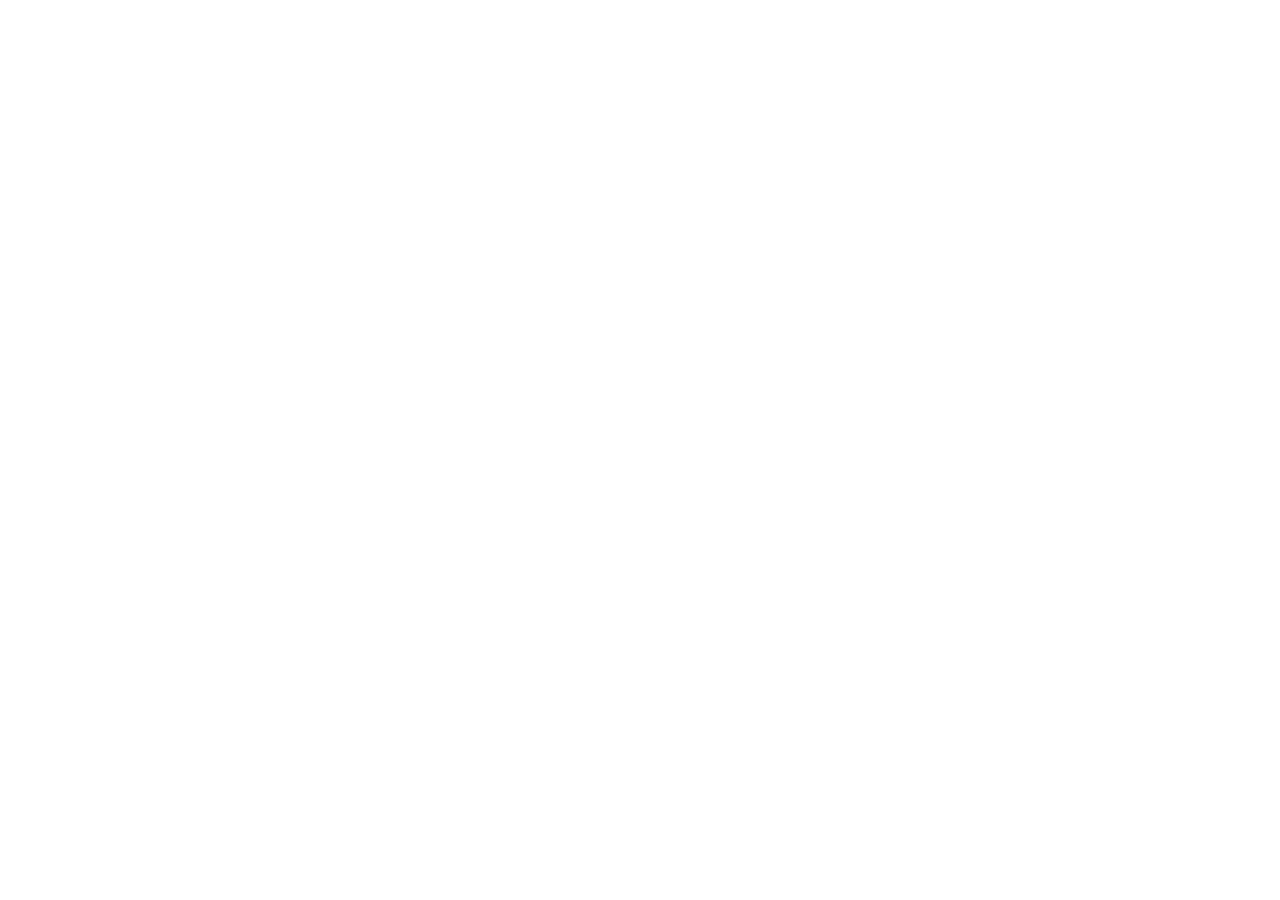
==== commit b596472b: "Reading as a small gallery, nine new books, GoatCounter - Reading tab: original book cards in one ro" ====
--- a/index.html
+++ b/index.html
@@ -55,10 +55,12 @@
         document.documentElement.setAttribute('data-theme', t);
       })();
     </script>
-    <script type="module" crossorigin src="/assets/index-pfJYvhxe.js"></script>
-    <link rel="stylesheet" crossorigin href="/assets/index-DPlTpW6Q.css">
   </head>
   <body>
     <div id="root"></div>
+    <script type="module" src="/src/main.jsx"></script>
+    <!-- Visitor counts via GoatCounter: no cookies, no personal data.
+         Counts start once the site code "rwagatare" is registered at goatcounter.com. -->
+    <script data-goatcounter="https://rwagatare.goatcounter.com/count" async src="//gc.zgo.at/count.js"></script>
   </body>
 </html>
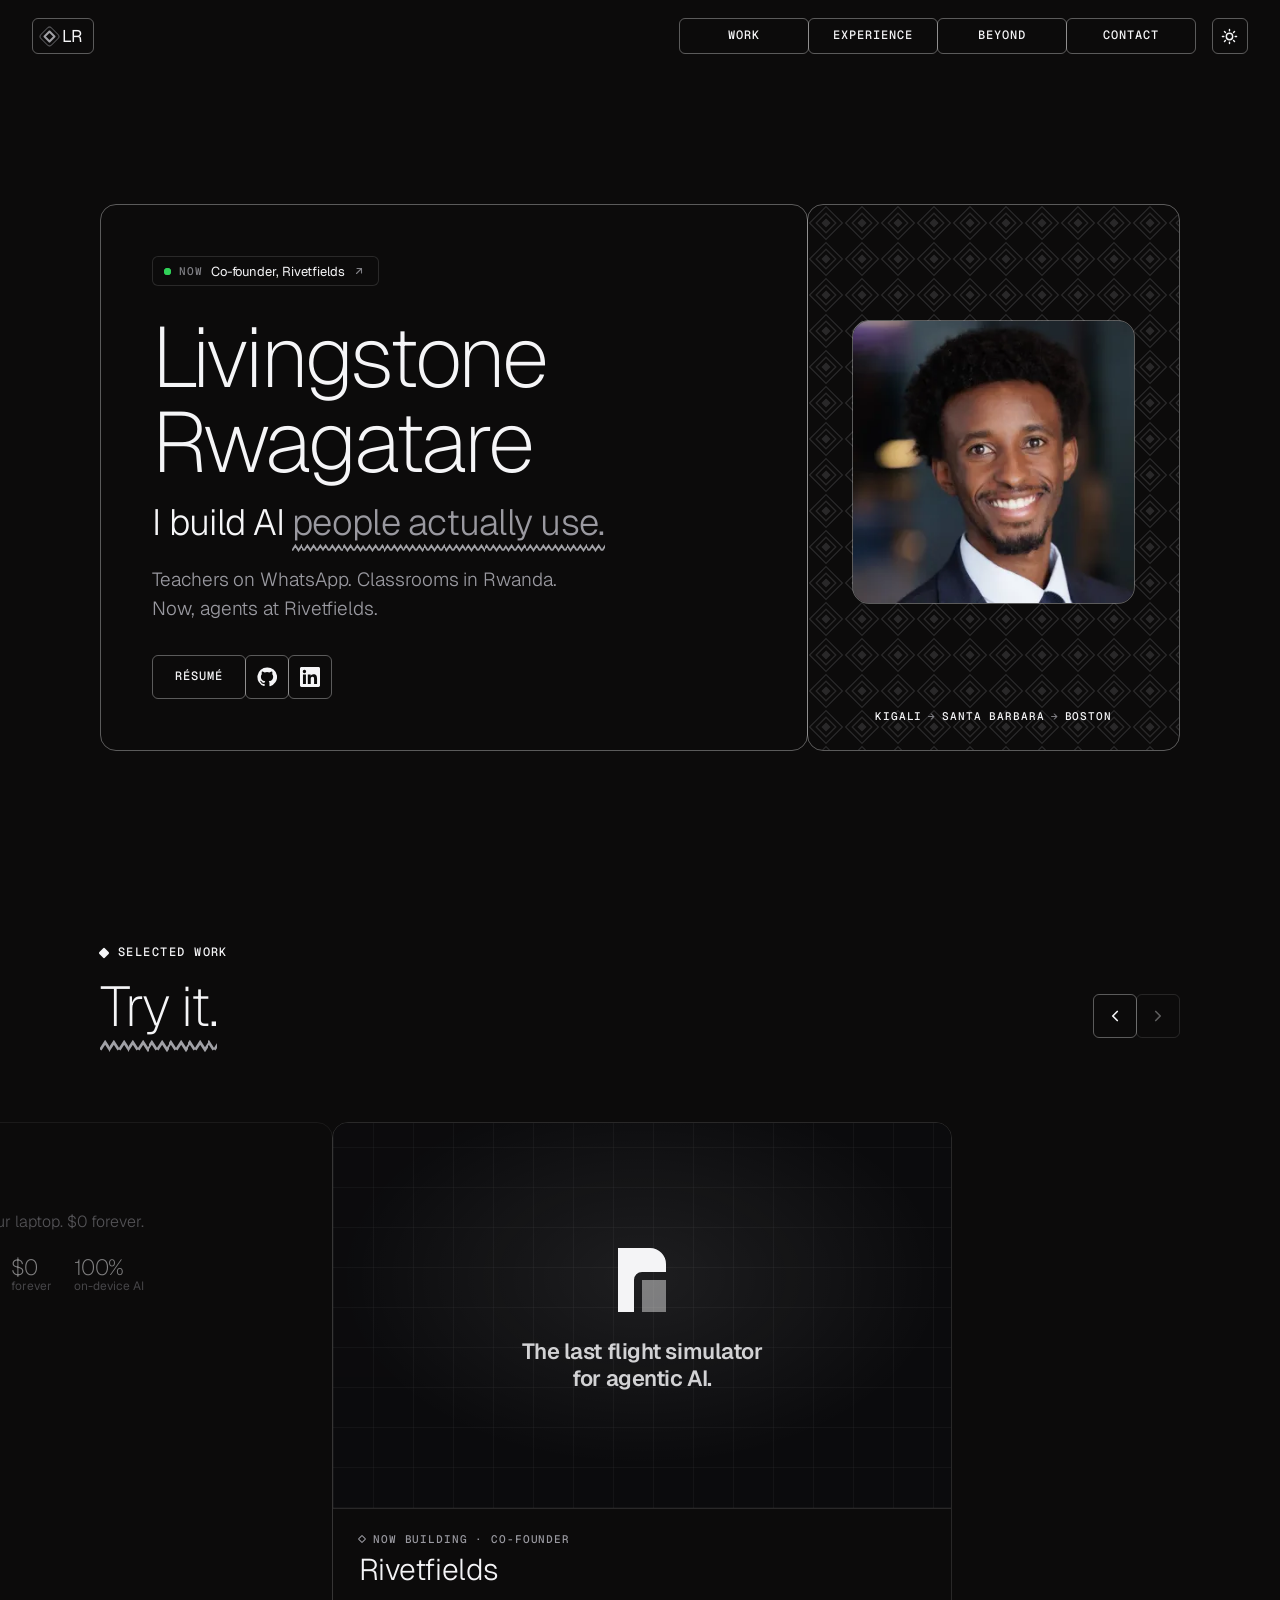
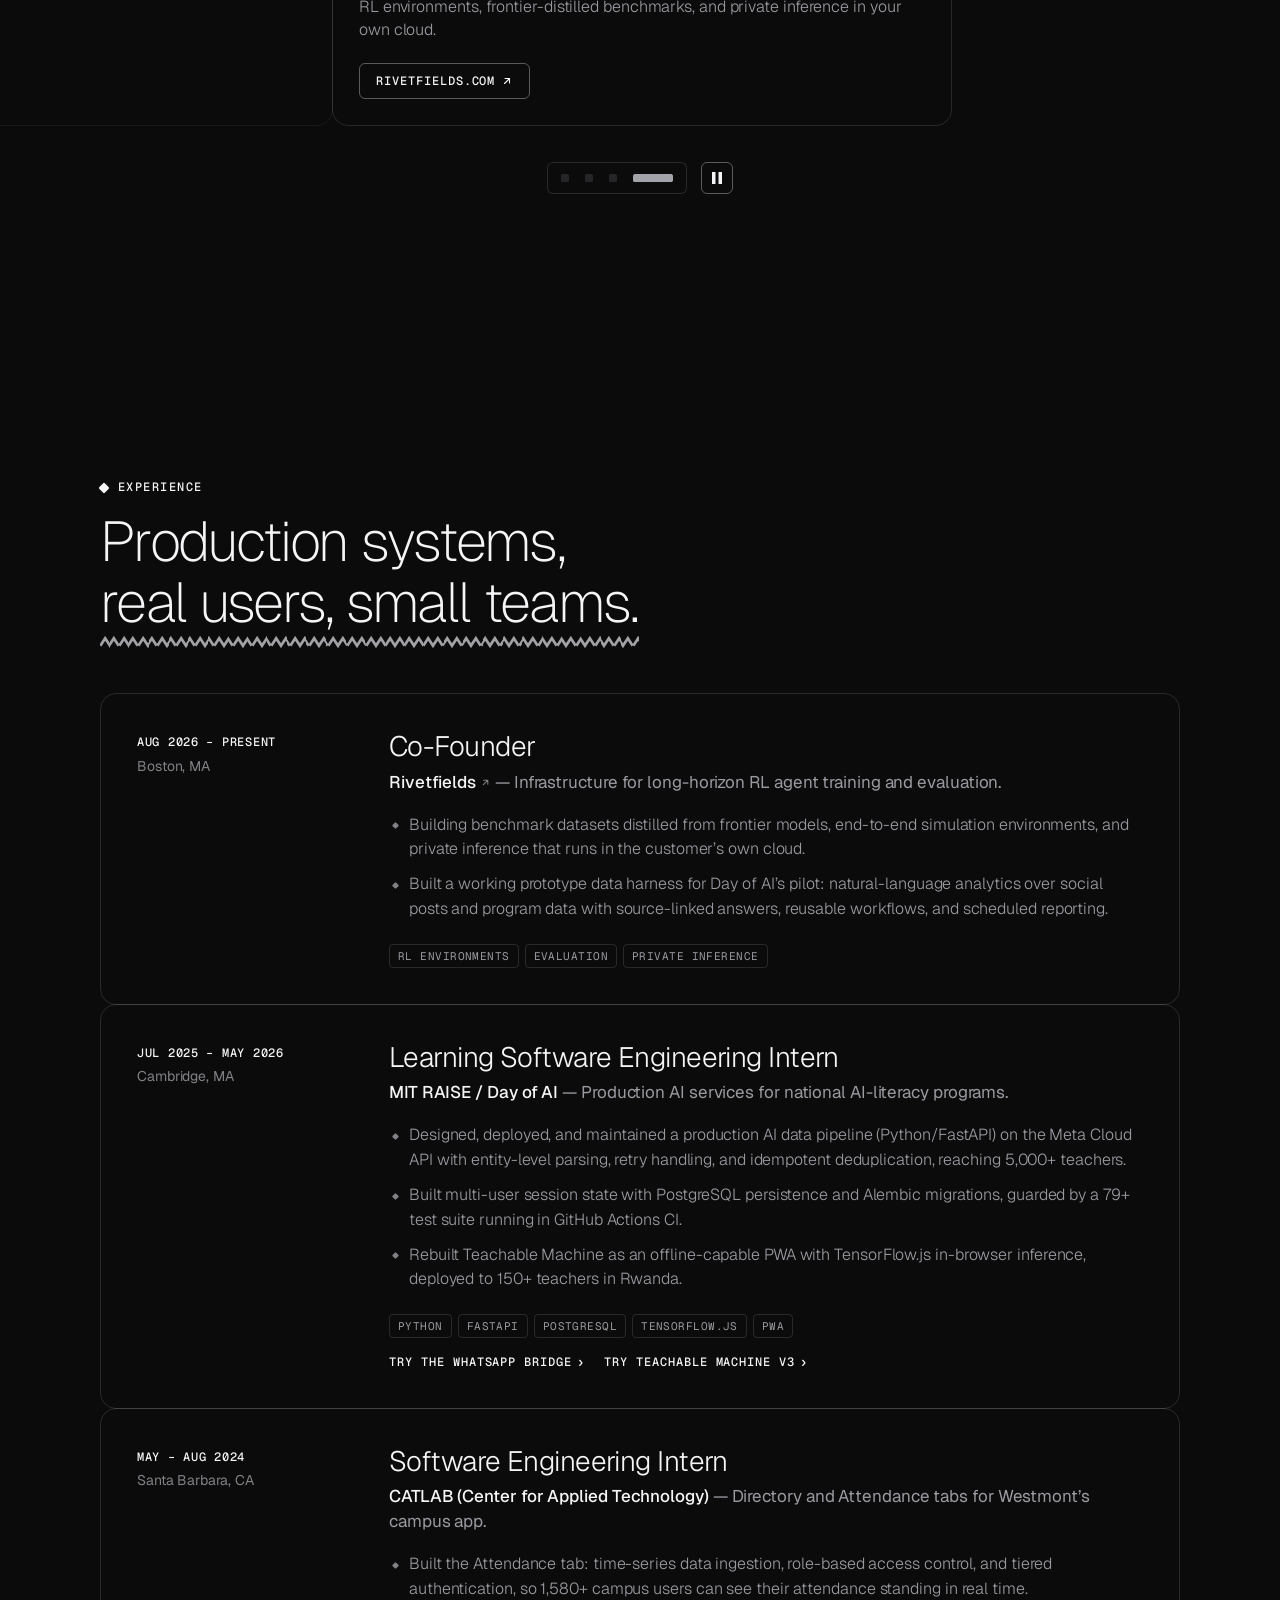
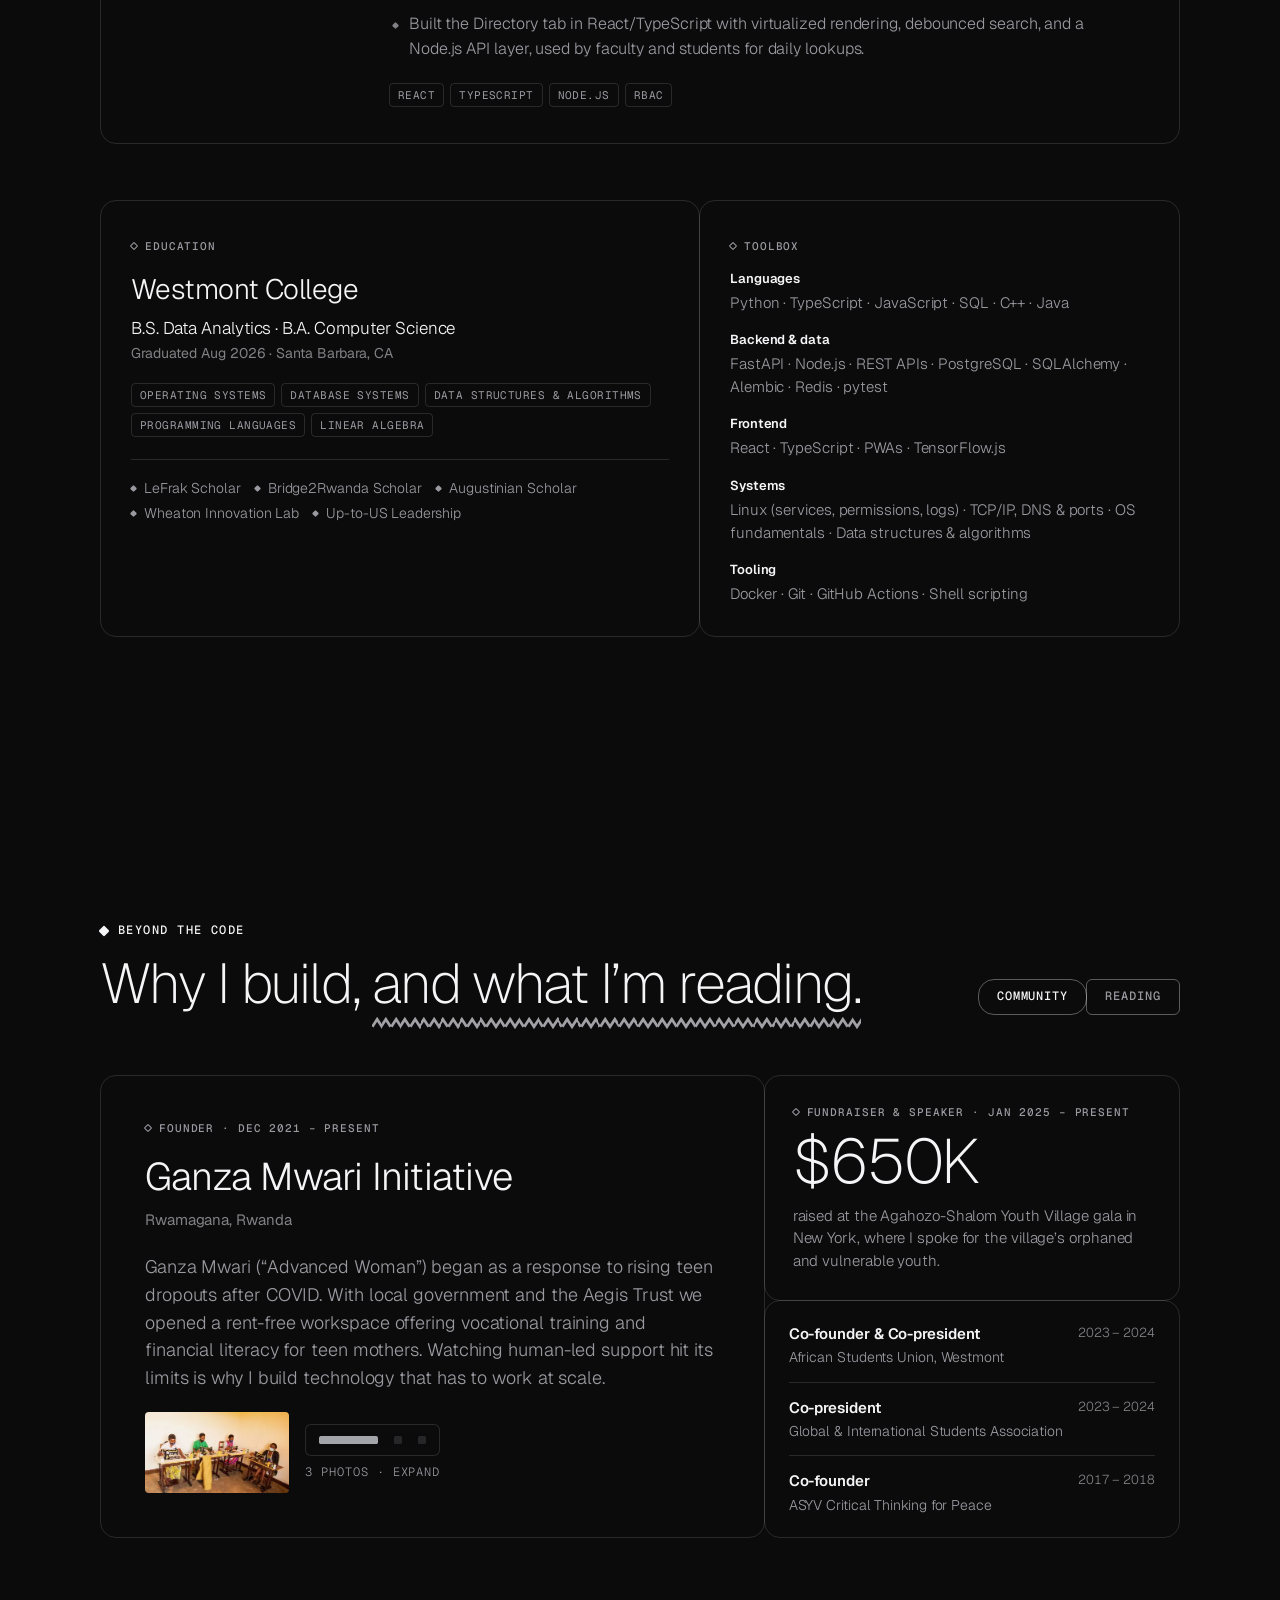
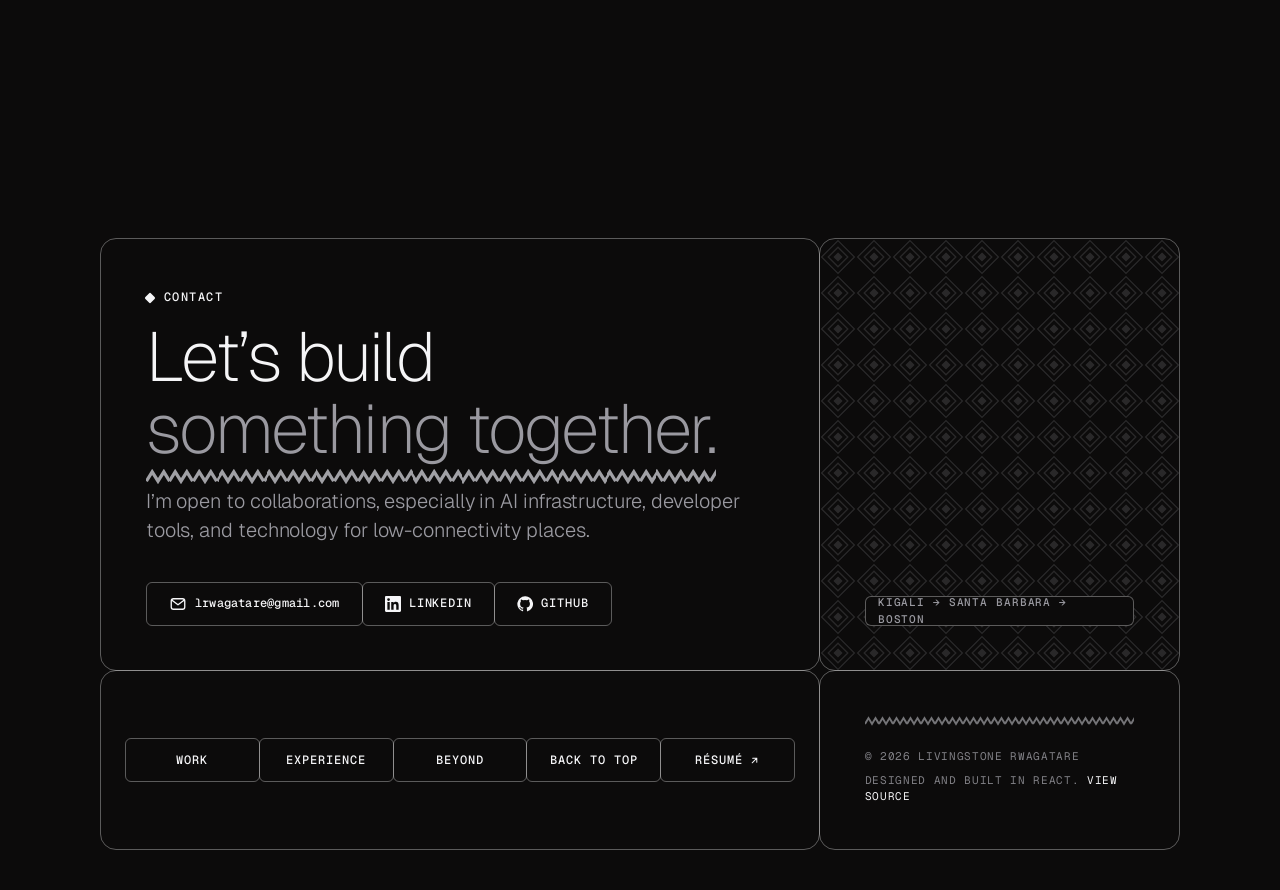
==== commit 5819426d: "Updates" ====
--- a/index.html
+++ b/index.html
@@ -5,8 +5,7 @@
     <meta name="viewport" content="width=device-width, initial-scale=1.0, viewport-fit=cover" />
     <title>Livingstone Rwagatare · Software Engineer</title>
     <meta name="description" content="Software engineer building AI tools that work on low bandwidth: a WhatsApp AI tutor for 5,000+ teachers, an offline ML web app for classrooms in Rwanda, and Rivetfields." />
-    <meta name="theme-color" content="#f5f4f1" media="(prefers-color-scheme: light)" />
-    <meta name="theme-color" content="#0c0b0b" media="(prefers-color-scheme: dark)" />
+    <meta name="theme-color" content="#0c0b0b" />
     <meta property="og:title" content="Livingstone Rwagatare · Software Engineer" />
     <meta property="og:description" content="Software engineer building AI people use: a WhatsApp AI tutor for 5,000+ teachers, offline ML for classrooms in Rwanda, and Rivetfields." />
     <meta name="twitter:description" content="Software engineer building AI people use: a WhatsApp AI tutor for 5,000+ teachers, offline ML for classrooms in Rwanda, and Rivetfields." />
@@ -46,19 +45,23 @@
     <noscript><link rel="stylesheet" href="https://fonts.googleapis.com/css2?family=Geist:wght@100..900&amp;family=Geist+Mono:wght@400..600&amp;display=swap" /></noscript>
     <script>
       // Resolve theme before first paint so there is no flash.
+      // Dark by default; a visitor's own choice (the toggle) is remembered.
       (function () {
         var t;
         try { t = localStorage.getItem('theme'); } catch (e) {}
-        if (t !== 'light' && t !== 'dark') {
-          t = window.matchMedia('(prefers-color-scheme: light)').matches ? 'light' : 'dark';
+        if (t !== 'light') t = 'dark';
+        document.documentElement.setAttribute('data-theme', t);
+        if (t === 'light') {
+          var m = document.querySelector('meta[name="theme-color"]');
+          if (m) m.setAttribute('content', '#f5f4f1');
         }
-        document.documentElement.setAttribute('data-theme', t);
       })();
     </script>
+    <script type="module" crossorigin src="/assets/index-Cxsb1VP3.js"></script>
+    <link rel="stylesheet" crossorigin href="/assets/index-BgLUemG1.css">
   </head>
   <body>
     <div id="root"></div>
-    <script type="module" src="/src/main.jsx"></script>
     <!-- Visitor counts via GoatCounter: no cookies, no personal data.
          Counts start once the site code "rwagatare" is registered at goatcounter.com. -->
     <script data-goatcounter="https://rwagatare.goatcounter.com/count" async src="//gc.zgo.at/count.js"></script>
--- a/assets/index-BgLUemG1.css
+++ b/assets/index-BgLUemG1.css
@@ -0,0 +1 @@
+:root{--font-sans: -apple-system, BlinkMacSystemFont, "SF Pro Text", "Inter", system-ui, "Segoe UI", Roboto, "Helvetica Neue", Arial, sans-serif;--font-display: "Bricolage Grotesque", -apple-system, BlinkMacSystemFont, system-ui, "Segoe UI", Roboto, sans-serif;--font-mono: "JetBrains Mono", ui-monospace, "SF Mono", SFMono-Regular, Menlo, Consolas, monospace;--zigzag-mask: url("data:image/svg+xml,%3Csvg xmlns='http://www.w3.org/2000/svg' width='12' height='8' viewBox='0 0 12 8'%3E%3Cpath d='M0 6.5 3 1.5 6 6.5 9 1.5 12 6.5' fill='none' stroke='%23000' stroke-width='1.7' stroke-linejoin='miter'/%3E%3C/svg%3E");--diamond-mask: url("data:image/svg+xml,%3Csvg xmlns='http://www.w3.org/2000/svg' width='44' height='44' viewBox='0 0 44 44' fill='none' stroke='%23000' stroke-width='1.6'%3E%3Cpath d='M22 2 42 22 22 42 2 22Z'/%3E%3Cpath d='M22 10 34 22 22 34 10 22Z'/%3E%3Cpath d='M22 17.5 26.5 22 22 26.5 17.5 22Z' fill='%23000'/%3E%3C/svg%3E");--r-xs: 8px;--r-sm: 12px;--r-md: 18px;--r-lg: 24px;--r-xl: 32px;--r-pill: 9999px;--ease-out: cubic-bezier(.16, 1, .3, 1);--ease-std: cubic-bezier(.25, .1, .25, 1);--spring: cubic-bezier(.34, 1.56, .64, 1);--dur-fast: .18s;--dur: .32s;--dur-slow: .7s;--content: 1080px;--gutter: clamp(16px, 4vw, 32px);--nav-h: 56px}@supports (transition-timing-function: linear(0,1)){:root{--spring: linear(0, .0069 1.15%, .026 2.3%, .1135 5.18%, .2229 7.78%, .5977 15.84%, .9228, .9676 28.8%, 1.0032 31.68%, 1.046 42.05%, 1.0118 61.63%, 1.0025 69.41%, .9992 99.94%)}}:root,[data-theme=dark]{color-scheme:dark;--bg: #0c0b0b;--bg-2: #131211;--surface: #181716;--surface-2: #1f1e1c;--surface-3: #2c2c2e;--label: #f5f5f7;--label-2: rgba(235, 235, 245, .64);--label-3: rgba(235, 235, 245, .52);--separator: rgba(255, 255, 255, .1);--fill: rgba(120, 120, 128, .24);--fill-2: rgba(120, 120, 128, .16);--green: #30d158;--orange: #ff9f0a;--yellow: #ffd60a;--pink: #ff375f;--indigo: #5e5ce6;--glass-fill: rgba(30, 30, 32, .52);--glass-rim: rgba(255, 255, 255, .2);--glass-edge: rgba(0, 0, 0, .5);--glass-sat: 160%;--glass-spec: rgba(255, 255, 255, .1);--shadow-1: 0 1px 2px rgba(0, 0, 0, .4);--shadow-2: 0 8px 30px rgba(0, 0, 0, .45), 0 2px 8px rgba(0, 0, 0, .3)}[data-theme=light]{color-scheme:light;--bg: #f5f4f1;--bg-2: #ecebe7;--surface: #ffffff;--surface-2: #fbfbfd;--surface-3: #f0f0f3;--label: #1d1d1f;--label-2: #5e5e63;--label-3: #6b6b70;--separator: rgba(0, 0, 0, .09);--fill: rgba(120, 120, 128, .14);--fill-2: rgba(120, 120, 128, .08);--green: #248a3d;--orange: #c93400;--yellow: #b25000;--pink: #d30f45;--indigo: #3634a3;--glass-fill: rgba(250, 250, 252, .62);--glass-rim: rgba(255, 255, 255, .85);--glass-edge: rgba(0, 0, 0, .08);--glass-sat: 190%;--glass-spec: rgba(255, 255, 255, .55);--shadow-1: 0 1px 2px rgba(0, 0, 0, .05), 0 1px 8px rgba(0, 0, 0, .04);--shadow-2: 0 10px 34px rgba(0, 0, 0, .1), 0 2px 8px rgba(0, 0, 0, .05)}:root,[data-theme=dark]{--glass-tint: rgba(255, 255, 255, .13);--glass-tint-hover: rgba(255, 255, 255, .23);--glass-sheen: rgba(255, 255, 255, .26);--accent: #e5e5ea;--accent-strong: #e5e5ea;--accent-soft: rgba(229, 229, 234, .14);--on-accent: var(--label);--glow: rgba(255, 255, 255, .07);--clay: #a1a1a6;--zigzag: url("data:image/svg+xml,%3Csvg xmlns='http://www.w3.org/2000/svg' width='12' height='8' viewBox='0 0 12 8'%3E%3Cpath d='M0 6.5 3 1.5 6 6.5 9 1.5 12 6.5' fill='none' stroke='%23a1a1a6' stroke-width='1.7'/%3E%3C/svg%3E")}[data-theme=light]{--glass-tint: rgba(255, 255, 255, .62);--glass-tint-hover: rgba(255, 255, 255, .78);--glass-sheen: rgba(255, 255, 255, .7);--accent: #3a3a3c;--accent-strong: #3a3a3c;--accent-soft: rgba(58, 58, 60, .1);--on-accent: var(--label);--glow: rgba(0, 0, 0, .05);--clay: #8e8e93;--zigzag: url("data:image/svg+xml,%3Csvg xmlns='http://www.w3.org/2000/svg' width='12' height='8' viewBox='0 0 12 8'%3E%3Cpath d='M0 6.5 3 1.5 6 6.5 9 1.5 12 6.5' fill='none' stroke='%238e8e93' stroke-width='1.7'/%3E%3C/svg%3E")}:root,[data-theme]{--color-bg: var(--bg);--color-bg-light: var(--surface);--color-bg-lightest: var(--surface-3);--color-text: var(--label-2);--color-text-dim: var(--label-3);--color-text-bright: var(--label);--color-accent: var(--accent);--color-accent-dim: var(--accent-soft);--color-green: var(--green)}*,*:before,*:after{box-sizing:border-box}html{scroll-behavior:smooth;scroll-padding-top:calc(var(--nav-h) + 32px);-webkit-text-size-adjust:100%}body{margin:0;font-family:var(--font-sans);font-size:17px;line-height:1.47;letter-spacing:-.01em;background:var(--bg);color:var(--label);-webkit-font-smoothing:antialiased;-moz-osx-font-smoothing:grayscale;text-rendering:optimizeLegibility;overflow-x:hidden;transition:background-color var(--dur) var(--ease-std),color var(--dur) var(--ease-std)}img{max-width:100%;display:block}a{color:var(--accent);text-decoration:none}a:hover{text-decoration:underline;text-underline-offset:3px}h1,h2,h3,h4,h5,h6{margin:0;font-family:var(--font-display);color:var(--label);font-weight:600}p{margin:0}ul,ol{list-style:none;margin:0;padding:0}button{font:inherit;color:inherit;cursor:pointer;border:0;background:none;padding:0}:focus-visible{outline:2px solid var(--accent);outline-offset:3px;border-radius:6px}::selection{background:var(--accent-soft)}.app{position:relative;min-height:100vh}main{position:relative;z-index:1}.container{width:100%;max-width:calc(var(--content) + var(--gutter) * 2);margin:0 auto;padding:0 var(--gutter)}.section{padding:clamp(80px,12vw,140px) 0}.eyebrow{display:inline-flex;align-items:center;gap:10px;font-family:var(--font-mono);font-size:12px;font-weight:500;letter-spacing:.1em;text-transform:uppercase;color:var(--label-2);margin-bottom:14px}.eyebrow:before{content:"";width:24px;height:8px;background:var(--clay);-webkit-mask:var(--zigzag-mask) repeat-x 0 50% / 12px 8px;mask:var(--zigzag-mask) repeat-x 0 50% / 12px 8px}.mark{color:inherit;background:var(--zigzag) repeat-x 0 100% / .34em .22em;padding-bottom:.16em;-webkit-box-decoration-break:clone;box-decoration-break:clone}.section-title{font-size:clamp(34px,3.2vw + 18px,56px);font-weight:700;line-height:1.1;letter-spacing:-.03em;max-width:22ch}:is(.section-title,.contact-title,.hero-statement,.work-title,.gal-title){text-wrap:balance}.section-lead{margin-top:16px;font-size:clamp(17px,.5vw + 15px,21px);line-height:1.42;color:var(--label-2);max-width:60ch;letter-spacing:-.012em}.section-head{margin-bottom:clamp(36px,5vw,60px)}.surface{background:var(--surface);border-radius:var(--r-lg);box-shadow:var(--shadow-1);position:relative}[data-theme=dark] .surface{box-shadow:inset 0 0 0 1px var(--separator)}.spotlight{isolation:isolate}.spotlight:after{content:"";position:absolute;inset:0;border-radius:inherit;pointer-events:none;opacity:0;transition:opacity var(--dur) var(--ease-std);background:radial-gradient(420px circle at var(--mx, 50%) var(--my, 50%),var(--glow),transparent 60%);z-index:1}.spotlight:hover:after{opacity:1}[data-theme=dark] .spotlight:after{background:radial-gradient(420px circle at var(--mx, 50%) var(--my, 50%),var(--glow),transparent 60%),radial-gradient(260px circle at var(--mx, 50%) var(--my, 50%),rgba(255,255,255,.04),transparent 70%)}.glass{position:relative;isolation:isolate;background:var(--glass-fill);-webkit-backdrop-filter:blur(22px) saturate(var(--glass-sat)) brightness(1.04);backdrop-filter:blur(22px) saturate(var(--glass-sat)) brightness(1.04);box-shadow:inset 0 1px 0 0 var(--glass-rim),inset 0 -1px #ffffff0f,inset 0 0 0 .5px var(--glass-edge),var(--shadow-2)}.glass:before{content:"";position:absolute;inset:0;padding:1px;border-radius:inherit;pointer-events:none;background:linear-gradient(135deg,var(--glass-rim),transparent 38%,transparent 62%,var(--glass-spec));-webkit-mask:linear-gradient(#000 0 0) content-box,linear-gradient(#000 0 0);-webkit-mask-composite:xor;mask-composite:exclude}.glass:after{content:"";position:absolute;inset:0;border-radius:inherit;pointer-events:none;z-index:-1;background:radial-gradient(ellipse 70% 60% at 22% 0%,var(--glass-spec),transparent 70%)}.btn{display:inline-flex;align-items:center;justify-content:center;gap:8px;min-height:44px;padding:0 20px;border-radius:12px;font-size:17px;font-weight:500;letter-spacing:-.01em;white-space:nowrap;transition:transform var(--dur-fast) var(--ease-std),background-color var(--dur-fast) var(--ease-std),box-shadow var(--dur) var(--ease-std)}.btn:hover{text-decoration:none}.btn:active{transform:scale(.97)}.btn-primary{color:var(--label);background:linear-gradient(180deg,var(--glass-sheen),transparent 58%),var(--glass-tint);-webkit-backdrop-filter:blur(18px) saturate(180%);backdrop-filter:blur(18px) saturate(180%);box-shadow:inset 0 1px 0 var(--glass-rim),inset 0 -1px #ffffff14,inset 0 0 0 .5px var(--glass-edge),0 8px 24px #0000002e}.btn-primary:hover{background:linear-gradient(180deg,var(--glass-sheen),transparent 58%),var(--glass-tint-hover)}[data-theme=light] .btn-primary{box-shadow:inset 0 1px #ffffffe6,inset 0 0 0 .5px #0000001a,0 6px 18px #00000014}.btn-secondary{background:var(--fill);color:var(--label)}.btn-secondary:hover{background:var(--surface-3)}.btn-sm{min-height:34px;padding:0 14px;border-radius:10px;font-size:14px}.link-more{display:inline-flex;align-items:center;gap:4px;font-size:17px;font-weight:500;color:var(--accent)}.link-more:after{content:"›";font-size:1.25em;line-height:1;transform:translateY(-1px);transition:transform var(--dur-fast) var(--ease-std)}.link-more:hover:after{transform:translate(3px,-1px)}.chip{display:inline-flex;align-items:center;height:26px;padding:0 10px;border-radius:var(--r-pill);background:var(--fill-2);color:var(--label-2);font-size:13px;font-weight:500;letter-spacing:0;white-space:nowrap}.segmented{display:inline-flex;position:relative;padding:3px;border-radius:var(--r-pill);background:var(--fill);gap:2px;max-width:100%;overflow-x:auto;scrollbar-width:none}.segmented::-webkit-scrollbar{display:none}.segmented button{position:relative;z-index:1;height:32px;padding:0 16px;border-radius:var(--r-pill);font-size:14px;font-weight:500;color:var(--label-2);white-space:nowrap;transition:color var(--dur-fast) var(--ease-std),background-color var(--dur) var(--ease-std),box-shadow var(--dur) var(--ease-std)}.segmented button:hover{color:var(--label)}.segmented button[aria-pressed=true],.segmented button[aria-selected=true]{color:var(--label);background:var(--surface);box-shadow:0 3px 8px #0000001f,0 0 0 .5px #0000000a}[data-theme=dark] .segmented button[aria-pressed=true],[data-theme=dark] .segmented button[aria-selected=true]{background:#636366;box-shadow:0 3px 8px #0000004d}.reveal{opacity:0;transform:translateY(28px);transition:opacity var(--dur-slow) var(--ease-out),transform var(--dur-slow) var(--ease-out)}.reveal.revealed{opacity:1;transform:none}.reveal-child{opacity:0;transform:translateY(14px);transition:opacity .6s var(--ease-out),transform .6s var(--ease-out)}.reveal-child.revealed{opacity:1;transform:none}.is-arriving .eyebrow,.is-arriving :is(.section-title,.contact-title),.is-arriving :is(.section-lead,.contact-lead){animation:arrive-lift .9s var(--ease-out) both}.is-arriving :is(.section-title,.contact-title){animation-delay:70ms}.is-arriving :is(.section-lead,.contact-lead){animation-delay:.15s}.is-arriving .eyebrow{position:relative}.is-arriving .eyebrow:after{content:"";position:absolute;left:0;right:0;bottom:-4px;height:2px;border-radius:2px;background:var(--accent);transform-origin:left;animation:arrive-sweep 1.1s var(--ease-out) both}@keyframes arrive-lift{0%{opacity:.25;transform:translateY(18px);filter:blur(6px)}}@keyframes arrive-sweep{0%{transform:scaleX(0);opacity:1}60%{transform:scaleX(1);opacity:1}to{transform:scaleX(1);opacity:0}}.sr-only{position:absolute;width:1px;height:1px;padding:0;margin:-1px;overflow:hidden;clip:rect(0,0,0,0);white-space:nowrap;border:0}.mono{font-family:var(--font-mono);font-size:.88em;letter-spacing:0}@media(prefers-reduced-motion:reduce){html{scroll-behavior:auto}*,*:before,*:after{animation-duration:.01ms!important;animation-iteration-count:1!important;transition-duration:.01ms!important}.reveal,.reveal-child{opacity:1;transform:none}}@media(prefers-reduced-transparency:reduce),(prefers-contrast:more){.glass{background:var(--surface);-webkit-backdrop-filter:none;backdrop-filter:none;box-shadow:inset 0 0 0 1px var(--separator),var(--shadow-2)}}::-webkit-scrollbar{width:10px}::-webkit-scrollbar-track{background:transparent}::-webkit-scrollbar-thumb{background-color:var(--fill);border:3px solid var(--bg);border-radius:10px}.nav-wrap{position:fixed;top:0;left:0;right:0;z-index:100;display:flex;justify-content:center;padding:14px var(--gutter) 0;pointer-events:none}.nav-wrap:before{content:"";position:absolute;inset:0 0 -24px;background:linear-gradient(to bottom,var(--bg) 0%,transparent 100%);opacity:0;transition:opacity var(--dur) var(--ease-std);pointer-events:none}.nav-wrap.is-scrolled:before{opacity:.55}.nav{pointer-events:auto;display:flex;align-items:center;gap:8px;height:var(--nav-h);padding:0 8px 0 18px;border-radius:var(--r-pill);width:min(100%,720px);transition:transform var(--dur) var(--spring),width var(--dur-slow) var(--ease-out)}.nav-mark{display:inline-flex;align-items:center;gap:8px;font-family:var(--font-display);font-weight:700;font-size:17px;letter-spacing:-.02em;color:var(--label);margin-right:auto}.nav-mark:hover{text-decoration:none}.nav-mark-dot{width:9px;height:9px;border:2px solid var(--clay);border-radius:1px;transform:rotate(45deg);box-shadow:0 0 0 2.5px var(--bg),0 0 0 3.5px color-mix(in srgb,var(--clay) 45%,transparent)}.nav-links{position:relative;display:flex;align-items:center;gap:2px}.nav-pill{position:absolute;top:50%;left:0;height:36px;margin-top:-18px;border-radius:var(--r-pill);background:var(--fill);box-shadow:inset 0 1px 0 var(--glass-rim),inset 0 0 0 .5px var(--glass-edge);opacity:0;pointer-events:none;transition:transform .56s var(--spring),width .56s var(--spring),opacity var(--dur) var(--ease-std)}.nav-links li:not(.nav-pill){position:relative;z-index:1}.nav-links a{display:inline-flex;align-items:center;height:36px;padding:0 14px;border-radius:var(--r-pill);font-size:14px;font-weight:500;color:var(--label-2);transition:color var(--dur-fast) var(--ease-std),background-color var(--dur) var(--ease-std)}.nav-links a:hover{color:var(--label);text-decoration:none;background:var(--fill-2)}.nav-links a.is-active{color:var(--label)}.nav-links a.is-active:hover{background:transparent}.nav-actions{display:flex;align-items:center;gap:6px;margin-left:8px}.nav-icon{display:inline-grid;place-items:center;width:40px;height:40px;border-radius:50%;color:var(--label-2);transition:color var(--dur-fast),background-color var(--dur-fast),transform var(--dur-fast)}.nav-icon:hover{color:var(--label);background:var(--fill-2)}.nav-icon:active{transform:scale(.92)}.nav-resume{height:36px}.nav-burger{display:none;position:relative}.nav-burger span{position:absolute;left:12px;right:12px;height:1.5px;border-radius:2px;background:currentColor;transition:transform var(--dur) var(--spring)}.nav-burger span:first-child{transform:translateY(-3.5px)}.nav-burger span:last-child{transform:translateY(3.5px)}.nav-burger.is-open span:first-child{transform:rotate(45deg)}.nav-burger.is-open span:last-child{transform:rotate(-45deg)}.nav-scrim{position:fixed;inset:0;background:#00000059;opacity:0;pointer-events:none;transition:opacity var(--dur) var(--ease-std)}.nav-scrim.is-open{opacity:1;pointer-events:auto}.nav-sheet{position:fixed;top:calc(14px + var(--nav-h) + 10px);left:var(--gutter);right:var(--gutter);padding:12px;border-radius:var(--r-lg);pointer-events:auto;display:grid;gap:8px;transform-origin:top center;animation:sheet-in var(--dur) var(--spring)}.nav-sheet[hidden]{display:none}.nav-sheet ul{display:grid}.nav-sheet a:not(.btn){display:block;padding:14px 12px;border-radius:var(--r-sm);font-size:22px;font-weight:600;letter-spacing:-.02em;color:var(--label)}.nav-sheet a:not(.btn):hover{background:var(--fill-2);text-decoration:none}@keyframes sheet-in{0%{opacity:0;transform:translateY(-8px) scale(.96)}}@media(max-width:720px){.nav{padding-left:16px}.nav-links,.nav-resume{display:none}.nav-burger{display:inline-grid}}.hero{position:relative;padding:calc(var(--nav-h) + clamp(64px,11vw,132px)) 0 clamp(24px,4vw,48px)}.hero-grid{display:grid;grid-template-columns:minmax(0,1fr) auto;gap:clamp(32px,6vw,80px);align-items:center}.hero-now{display:inline-flex;align-items:center;gap:8px;height:32px;padding:0 14px 0 12px;margin-bottom:28px;border-radius:var(--r-pill);background:var(--fill-2);box-shadow:inset 0 0 0 .5px var(--separator);color:var(--label);font-size:14px;font-weight:500;transition:background-color var(--dur-fast)}.hero-now:hover{text-decoration:none;background:var(--fill)}.hero-now svg{color:var(--label-3)}.hero-now-dot{width:7px;height:7px;border-radius:50%;background:var(--green);position:relative}.hero-now-dot:after{content:"";position:absolute;inset:0;border-radius:50%;background:var(--green);animation:pulse 2.4s var(--ease-std) infinite}@media(prefers-reduced-motion:reduce){.hero-now-dot:after{animation:none;opacity:0}}.hero-now-label{color:var(--label-3);font-weight:600}@keyframes pulse{0%{transform:scale(1);opacity:.55}70%,to{transform:scale(3.3);opacity:0}}.hero-name{font-size:clamp(44px,5.4vw + 16px,88px);font-weight:800;line-height:1;letter-spacing:-.04em}.hero-statement{margin-top:18px;font-family:var(--font-display);font-size:clamp(24px,1.6vw + 16px,38px);font-weight:600;line-height:1.14;letter-spacing:-.026em;color:var(--label);max-width:25ch}.hero-statement .mark{color:var(--label-2)}.hero-lede{margin-top:22px;max-width:54ch;font-size:clamp(17px,.3vw + 16px,19px);line-height:1.5;color:var(--label-2)}.hero-cta{display:flex;flex-wrap:wrap;align-items:center;gap:12px;margin-top:32px}.hero-social{display:inline-flex;gap:4px;margin-left:6px}.hero-social a{display:inline-grid;place-items:center;width:44px;height:44px;border-radius:50%;color:var(--label-2);transition:color var(--dur-fast),background-color var(--dur-fast)}.hero-social a:hover{color:var(--label);background:var(--fill-2)}.hero-portrait{position:relative;margin:0;width:clamp(220px,26vw,340px)}.hero-imigongo{position:absolute;inset:0;transform:translate(22px,22px);border-radius:38px;background:var(--clay);opacity:.55;-webkit-mask:var(--diamond-mask) 0 0 / 44px 44px round;mask:var(--diamond-mask) 0 0 / 44px 44px round;transition:transform .7s var(--ease-out)}.hero-portrait:hover .hero-imigongo{transform:translate(28px,28px)}.hero-portrait img{position:relative;width:100%;height:auto;aspect-ratio:1;object-fit:cover;border-radius:38px;box-shadow:var(--shadow-2)}@supports (corner-shape: squircle){.hero-portrait img{border-radius:72px;corner-shape:squircle}}.hero-portrait figcaption{position:absolute;left:50%;bottom:-18px;transform:translate(-50%);display:inline-flex;align-items:center;gap:6px;height:36px;padding:0 14px;border-radius:var(--r-pill);font-size:13px;font-weight:500;color:var(--label);white-space:nowrap}.hero-portrait figcaption span[aria-hidden]{color:var(--label-3)}@media(max-width:900px){.hero-grid{grid-template-columns:1fr}.hero-portrait{order:-1;width:132px}.hero-portrait img{border-radius:30px}.hero-imigongo{transform:translate(12px,12px);-webkit-mask-size:28px 28px;mask-size:28px 28px}.hero-portrait figcaption{display:none}}.xp-list{border-top:1px solid var(--separator)}.xp-item{display:grid;grid-template-columns:220px minmax(0,1fr);gap:32px;padding:40px 0;border-bottom:1px solid var(--separator)}.xp-when{display:flex;flex-direction:column;gap:4px;padding-top:4px}.xp-period{font-size:15px;font-weight:600;color:var(--label)}.xp-place{font-size:14px;color:var(--label-3)}.xp-role{font-size:clamp(22px,.8vw + 18px,28px);font-weight:600;letter-spacing:-.022em;line-height:1.2}.xp-org{margin-top:6px;font-size:17px;font-weight:500;color:var(--label)}.xp-org a{color:inherit;display:inline-flex;align-items:center;gap:4px}.xp-org a svg{color:var(--label-3)}.xp-summary{font-weight:400;color:var(--label-2)}.xp-points{margin-top:18px;display:grid;gap:10px;max-width:68ch}.xp-points li{position:relative;padding-left:20px;color:var(--label-2);font-size:16px;line-height:1.55}.xp-points li:before{content:"";position:absolute;left:4px;top:.68em;width:5px;height:5px;border-radius:50%;background:var(--label-3)}.xp-foot{display:flex;flex-wrap:wrap;align-items:center;justify-content:space-between;gap:16px;margin-top:22px}.xp-tags{display:flex;flex-wrap:wrap;gap:6px}.xp-see{display:flex;flex-wrap:wrap;gap:18px}.xp-see .link-more{font-size:15px}.xp-bento{display:grid;grid-template-columns:1.25fr 1fr;gap:12px;margin-top:56px}.xp-tile{padding:30px;border-radius:var(--r-lg)}.xp-tile-kicker{display:block;font-size:13px;font-weight:600;color:var(--label-3);margin-bottom:14px}.xp-edu h3{font-size:28px;letter-spacing:-.024em}.xp-edu-degree{margin-top:6px;font-size:17px;color:var(--label)}.xp-edu-meta{margin-top:2px;font-size:14px;color:var(--label-3)}.xp-edu-course{display:flex;flex-wrap:wrap;gap:6px;margin-top:20px}.xp-honors{display:flex;flex-wrap:wrap;gap:4px 14px;margin-top:22px;padding-top:18px;border-top:1px solid var(--separator);font-size:14px;color:var(--label-2)}.xp-honors span:before{content:"✦";margin-right:6px;color:var(--accent);font-size:10px;vertical-align:2px}.xp-skills dl{margin:0;display:grid;gap:16px}.xp-skills dt{font-size:13px;font-weight:600;color:var(--label)}.xp-skills dd{margin:4px 0 0;font-size:15px;color:var(--label-2);line-height:1.5}@media(max-width:820px){.xp-item{grid-template-columns:1fr;gap:12px;padding:32px 0}.xp-when{flex-direction:row;gap:10px}.xp-bento{grid-template-columns:1fr}.xp-tile{padding:24px}}.pv{position:absolute;inset:0;overflow:hidden}.pv-bridge{background:radial-gradient(120% 90% at 0% 0%,#1f7a5a 0%,transparent 55%),radial-gradient(90% 80% at 100% 100%,#0e3b4a 0%,transparent 60%),#07231c;display:flex;align-items:flex-end;justify-content:center;gap:18px;padding:28px 28px 0}.pv-wa{width:230px;height:92%;border-radius:26px 26px 0 0;background:#0b141a;box-shadow:0 0 0 6px #1d1d1f,0 20px 50px #00000080;display:flex;flex-direction:column;overflow:hidden}.pv-wa-bar{display:flex;align-items:center;gap:8px;padding:16px 12px 10px;background:#202c33;color:#e9edef;font-size:12px;line-height:1.2}.pv-wa-bar strong{display:block;font-weight:600}.pv-wa-bar em{font-style:normal;color:#8696a0;font-size:10.5px}.pv-wa-av{display:grid;place-items:center;width:26px;height:26px;border-radius:50%;background:#008069;color:#fff;font-weight:600}.pv-wa-chat{flex:1;display:flex;flex-direction:column;gap:6px;padding:10px}.pv-wa-msg{align-self:flex-start;max-width:88%;padding:6px 9px;border-radius:3px 9px 9px;background:#202c33;color:#e9edef;font-size:11.5px;line-height:1.35;animation:pv-pop .38s var(--spring) both}.pv-wa-msg.me{align-self:flex-end;background:#005c4b;border-top-left-radius:9px;border-top-right-radius:3px}@keyframes pv-pop{0%{opacity:0;transform:translateY(8px) scale(.95)}}.pv-trace{align-self:center;display:grid;gap:7px;padding:14px 16px;margin-bottom:28px;border-radius:14px;background:#00000073;box-shadow:inset 0 0 0 1px #ffffff14;font-family:var(--font-mono);font-size:10.5px;color:#d1d1d6;white-space:nowrap}.pv-trace b{display:inline-block;width:38px;font-weight:500}.pv-trace .c1{color:#64d2ff}.pv-trace .c2{color:#8e8e93}.pv-trace .c3{color:#ffd60a}.pv-trace .c4{color:#a5a3ff}.pv-browser{background:radial-gradient(90% 90% at 10% 0%,#ffd9a8 0%,transparent 55%),radial-gradient(90% 90% at 100% 100%,#b9d7ff 0%,transparent 60%),#f1f1f6;display:flex;align-items:flex-end;justify-content:center;padding:36px 36px 0}.pv-win{width:100%;border-radius:12px 12px 0 0;overflow:hidden;background:#fff;box-shadow:0 20px 50px #141e3c40,0 0 0 1px #0000000f;transform:translateY(6px);transition:transform .7s var(--ease-out)}.pv-win-bar{display:flex;gap:6px;padding:9px 12px;background:#ececf0}.pv-win-bar i{width:9px;height:9px;border-radius:50%;background:#ff5f57}.pv-win-bar i:nth-child(2){background:#febc2e}.pv-win-bar i:nth-child(3){background:#28c840}.pv-win img{width:100%;aspect-ratio:16 / 9;object-fit:cover;object-position:top}.pv-phones{background:radial-gradient(80% 80% at 80% 10%,rgba(214,180,94,.45) 0%,transparent 60%),radial-gradient(90% 90% at 0% 100%,#2a2440 0%,transparent 60%),#121016}.pv-phone{position:absolute;width:38%;aspect-ratio:390 / 844;border-radius:26px;overflow:hidden;background:#000;box-shadow:0 0 0 5px #1d1d1f,0 0 0 6px #3a3a3c,0 30px 60px #0000008c;transition:transform .7s var(--ease-out)}.pv-phone img{width:100%;height:100%;object-fit:cover;object-position:top}.pv-phone-back{left:16%;top:16%;transform:rotate(-8deg);opacity:.85}.pv-phone-front{right:16%;top:9%;transform:rotate(6deg)}.pv-rivet{display:flex;flex-direction:column;align-items:center;justify-content:center;gap:18px;background:radial-gradient(70% 70% at 50% 40%,rgba(255,255,255,.08),transparent 70%),repeating-linear-gradient(90deg,rgba(255,255,255,.035) 0 1px,transparent 1px 40px),repeating-linear-gradient(0deg,rgba(255,255,255,.035) 0 1px,transparent 1px 40px),#0c0c0e;color:#f5f5f7;text-align:center}.pv-rivet span{font-family:var(--font-display);font-size:22px;font-weight:600;letter-spacing:-.02em;line-height:1.2;color:#f5f5f7d9}.gal-card:hover .pv-win{transform:translateY(-4px)}.gal-card:hover .pv-phone-back{transform:rotate(-11deg) translate(-6px)}.gal-card:hover .pv-phone-front{transform:rotate(8deg) translateY(-8px)}@media(max-width:640px){.pv-trace{display:none}.pv-browser{padding:24px 20px 0}}.work-top{display:flex;align-items:flex-end;justify-content:space-between;gap:24px}.gal-arrows{display:flex;gap:10px;flex:none}.gal-arrow{display:grid;place-items:center;width:44px;height:44px;border-radius:50%;background:var(--fill);color:var(--label);transition:background-color var(--dur-fast),transform var(--dur-fast),opacity var(--dur-fast)}.gal-arrow:hover:not(:disabled){background:var(--surface-3)}.gal-arrow:active:not(:disabled){transform:scale(.94)}.gal-arrow:disabled{opacity:.35;cursor:default}.gal-track{--card: min(620px, 78vw);display:flex;gap:clamp(16px,2.5vw,28px);overflow-x:auto;overscroll-behavior-x:contain;scroll-snap-type:x mandatory;padding:24px calc((100% - var(--card)) / 2) 36px;scrollbar-width:none}.gal-track::-webkit-scrollbar{display:none}.gal-slide{--focus: 1;flex:0 0 var(--card);scroll-snap-align:center;transform:scale(calc(.9 + .1 * var(--focus)));opacity:calc(.45 + .55 * var(--focus));transition:opacity .2s linear;will-change:transform}.gal-card{display:flex;flex-direction:column;width:100%;height:100%;border-radius:var(--r-lg);overflow:hidden;text-align:left;color:inherit;cursor:pointer}.gal-card:hover{text-decoration:none}.gal-visual{position:relative;display:block;aspect-ratio:16 / 10;overflow:hidden}.gal-copy{display:flex;flex-direction:column;gap:2px;padding:22px 26px 26px}.gal-copy .work-kicker{margin-bottom:4px}.gal-title{font-family:var(--font-display);font-size:clamp(24px,1vw + 18px,30px);font-weight:700;letter-spacing:-.025em;line-height:1.12;color:var(--label)}.gal-teaser{margin-top:6px;font-size:16px;line-height:1.45;color:var(--label-2)}.gal-foot{display:flex;flex-wrap:wrap;align-items:center;justify-content:space-between;gap:14px 20px;margin-top:20px}.gal-stats{display:flex;gap:22px}.gal-stat{display:flex;flex-direction:column;line-height:1.15}.gal-stat b{font-family:var(--font-display);font-size:22px;font-weight:700;letter-spacing:-.025em;color:var(--label)}.gal-stat small{font-size:12px;color:var(--label-3)}.gal-cta{display:inline-flex;align-items:center;gap:6px;height:38px;flex:none;padding:0 16px;border-radius:10px;color:var(--label);background:linear-gradient(180deg,var(--glass-sheen),transparent 58%),var(--glass-tint);-webkit-backdrop-filter:blur(18px) saturate(180%);backdrop-filter:blur(18px) saturate(180%);box-shadow:inset 0 1px 0 var(--glass-rim),inset 0 0 0 .5px var(--glass-edge),0 6px 18px #00000024;font-size:15px;font-weight:500;transition:transform var(--dur) var(--spring),background-color var(--dur-fast)}.gal-cta span{font-size:1.3em;line-height:1;transform:translateY(-1px)}.gal-cta.is-link{background:var(--fill);color:var(--label)}.gal-card:hover .gal-cta{transform:translate(3px)}.gal-card:hover .gal-cta:not(.is-link){background:linear-gradient(180deg,var(--glass-sheen),transparent 58%),var(--glass-tint-hover)}.gal-controls{display:flex;justify-content:center;align-items:center;gap:14px}.gal-dots{display:flex;align-items:center;height:32px;padding:0 6px;border-radius:var(--r-pill);background:var(--fill-2)}.gal-dots button{display:grid;place-items:center;height:24px;min-width:24px;padding:0 8px}.gal-dot{position:relative;display:block;width:8px;height:8px;border-radius:var(--r-pill);background:var(--fill);overflow:hidden;transition:width .5s var(--spring),background-color var(--dur)}.gal-dots button:hover .gal-dot{background:var(--label-3)}.gal-dots button[aria-selected=true] .gal-dot{width:40px;background:var(--fill)}.gal-dot i{position:absolute;inset:0;border-radius:inherit;background:var(--label-2);transform-origin:left;animation:gal-progress 5.5s linear forwards;animation-play-state:paused}.gal-controls.is-running .gal-dot i{animation-play-state:running}@keyframes gal-progress{0%{transform:scaleX(0)}}.gal-play{display:grid;place-items:center;width:32px;height:32px;border-radius:50%;background:var(--fill-2);color:var(--label-2);transition:background-color var(--dur-fast),color var(--dur-fast)}.gal-play:hover{background:var(--fill);color:var(--label)}.sheet-scrim{position:fixed;inset:0;z-index:300;display:grid;place-items:center;padding:clamp(0px,2.5vw,28px);background:#00000080;animation:scrim-in var(--dur) var(--ease-std)}.sheet{position:relative;display:flex;flex-direction:column;width:min(1180px,100%);height:100%;max-height:100%;border-radius:var(--r-xl);overflow:hidden;background:var(--bg);box-shadow:0 30px 80px #00000073,inset 0 0 0 1px var(--separator);animation:sheet-rise .52s var(--spring)}@keyframes sheet-rise{0%{opacity:0;transform:translateY(28px) scale(.97)}}@supports (view-transition-name: none){.sheet{animation:none}}::view-transition-group(project-morph){animation-duration:.52s;animation-timing-function:cubic-bezier(.2,.9,.25,1)}::view-transition-old(project-morph),::view-transition-new(project-morph){height:100%;object-fit:cover;overflow:clip}.sheet-bar{position:absolute;top:14px;left:50%;z-index:5;transform:translate(-50%);display:flex;align-items:center;gap:16px;height:52px;width:min(560px,calc(100% - 28px));padding:0 8px 0 18px;border-radius:var(--r-pill)}.sheet-crumb{display:inline-flex;align-items:center;gap:12px;margin-right:auto;min-width:0;font-size:15px;font-weight:600;color:var(--label);white-space:nowrap;overflow:hidden;text-overflow:ellipsis}.sheet-dots{display:inline-flex;gap:5px;flex:none}.sheet-dots i{width:6px;height:6px;border-radius:3px;background:var(--fill);transition:width var(--dur) var(--spring),background-color var(--dur)}.sheet-dots i.on{width:16px;background:var(--label-2)}.sheet-actions{display:inline-flex;gap:4px;flex:none}.sheet-btn{display:grid;place-items:center;width:38px;height:38px;border-radius:50%;color:var(--label-2);transition:background-color var(--dur-fast),color var(--dur-fast),transform var(--dur-fast)}.sheet-btn:hover{background:var(--fill-2);color:var(--label)}.sheet-btn:active{transform:scale(.92)}.sheet-close{background:var(--fill);color:var(--label)}.sheet-scroll{flex:1;overflow-y:auto;overscroll-behavior:contain}.sheet-inner{padding:104px clamp(18px,4vw,56px) clamp(32px,5vw,56px);animation:panel-in .45s var(--ease-out)}@keyframes panel-in{0%{opacity:0;transform:translateY(12px)}}.work-head{display:grid;grid-template-columns:minmax(0,1fr) auto;gap:32px;align-items:end;margin-bottom:28px}.work-kicker{display:block;font-family:var(--font-mono);font-size:11.5px;font-weight:500;letter-spacing:.06em;text-transform:uppercase;color:var(--label-3)}.work-intro .work-kicker{margin-bottom:10px}.work-title{font-size:clamp(30px,2.2vw + 16px,48px);font-weight:700;letter-spacing:-.03em;line-height:1.06}.work-pitch{margin-top:14px;max-width:60ch;font-size:clamp(17px,.3vw + 16px,19px);line-height:1.5;color:var(--label-2)}.work-links{display:flex;flex-wrap:wrap;gap:8px;margin-top:20px}.work-impact{display:flex;gap:32px;margin:0}.work-impact div{display:flex;flex-direction:column-reverse}.work-impact dt{font-size:13px;color:var(--label-3)}.work-impact dd{margin:0;font-family:var(--font-display);font-size:clamp(28px,1.2vw + 20px,38px);font-weight:700;letter-spacing:-.03em;line-height:1.05;color:var(--label);white-space:nowrap}.work-stage{min-width:0;padding:clamp(16px,3vw,32px);border-radius:var(--r-xl)}.work-foot{display:grid;grid-template-columns:minmax(0,1fr) minmax(0,.6fr);gap:32px;margin-top:24px}.work-notes{display:grid;grid-template-columns:repeat(2,minmax(0,1fr));gap:14px 28px}.work-notes li{position:relative;padding-left:18px;font-size:15px;line-height:1.5;color:var(--label-2)}.work-notes li:before{content:"";position:absolute;left:0;top:.6em;width:6px;height:6px;border-radius:2px;background:var(--accent)}.work-stack{display:flex;flex-wrap:wrap;align-content:flex-start;justify-content:flex-end;gap:6px}.sheet-next{display:flex;flex-direction:column;gap:4px;width:100%;margin-top:48px;padding:24px 28px;border-radius:var(--r-lg);text-align:left;transition:transform var(--dur) var(--spring)}.sheet-next strong{font-size:22px;font-weight:600;letter-spacing:-.02em;color:var(--label)}.sheet-next span:last-child{font-size:15px;color:var(--label-2)}.sheet-next:hover{transform:translateY(-2px)}@media(max-width:900px){.work-head{grid-template-columns:minmax(0,1fr);align-items:start;gap:20px}.work-foot{grid-template-columns:minmax(0,1fr)}.work-stack{justify-content:flex-start}}@media(max-width:640px){.gal-arrows{display:none}.gal-copy{padding:18px 20px 22px}.work-notes{grid-template-columns:minmax(0,1fr)}.work-stage{border-radius:var(--r-lg);padding:12px}.sheet{border-radius:0}.sheet-inner{padding-top:88px}}@media(prefers-reduced-motion:reduce){.gal-slide{transform:none;opacity:1}.gal-dot i{animation-duration:5.5s!important}}.work-stage-loading{display:grid;place-items:center;min-height:320px;font-size:14px;color:var(--label-3)}.beyond-head{display:flex;flex-wrap:wrap;align-items:flex-end;justify-content:space-between;gap:24px}.beyond-panel{animation:panel-in .5s var(--ease-out)}@keyframes panel-in{0%{opacity:0;transform:translateY(10px)}}.cm{display:grid;grid-template-columns:1.6fr 1fr;grid-template-rows:auto auto;gap:12px}.cm-feature{grid-row:span 2;padding:clamp(24px,4vw,44px);border-radius:var(--r-lg)}.cm-kicker{display:block;font-size:13px;font-weight:600;color:var(--label-3)}.cm-feature h3{margin-top:12px;font-size:clamp(28px,1.6vw + 18px,40px);font-weight:700;letter-spacing:-.03em}.cm-place{margin-top:4px;font-size:15px;color:var(--label-3)}.cm-story{margin-top:22px;max-width:58ch;font-size:18px;line-height:1.55;color:var(--label-2)}.cm-feature{display:flex;flex-direction:column}.cm-photos{margin-top:auto;padding-top:28px;display:grid;grid-template-columns:2fr 1fr;grid-template-rows:1fr 1fr;gap:8px;position:relative;z-index:2}.cm-photos img{width:100%;height:100%;min-height:0;object-fit:cover;border-radius:var(--r-tight);outline:1px solid var(--line);outline-offset:-1px;background:var(--bg-2)}.cm-photos img:first-child{grid-row:span 2;aspect-ratio:4 / 3}@media(max-width:640px){.cm-photos{grid-template-columns:1fr 1fr;grid-template-rows:auto auto}.cm-photos img:first-child{grid-column:span 2;grid-row:auto;aspect-ratio:16 / 10}.cm-photos img:not(:first-child){aspect-ratio:4 / 3}}.cm-slider{margin-top:auto;padding-top:28px;position:relative;z-index:2;touch-action:pan-y}.cm-slider-frame{overflow:hidden;aspect-ratio:16 / 9;border-radius:var(--r-tight);outline:1px solid var(--line);outline-offset:-1px;background:var(--bg-2)}.cm-slider-track{display:flex;height:100%;transition:transform .7s var(--ease-out)}.cm-slider-track img{flex:0 0 100%;width:100%;height:100%;object-fit:cover;-webkit-user-select:none;user-select:none}.cm-slider-foot{display:flex;align-items:center;justify-content:space-between;gap:16px;margin-top:12px}.cm-slider-caption{font-size:14px;line-height:1.4;color:var(--label-3)}.cm-slider-foot .gal-controls{flex:none}@media(prefers-reduced-motion:reduce){.cm-slider-track{transition:none}}.cm-stat{padding:28px;border-radius:var(--r-lg);display:flex;flex-direction:column}.cm-stat strong{margin-top:10px;font-family:var(--font-display);font-size:clamp(44px,3vw + 24px,64px);font-weight:700;letter-spacing:-.04em;line-height:1;color:var(--label)}.cm-stat p{margin-top:12px;font-size:15px;line-height:1.5;color:var(--label-2)}.cm-roles{padding:8px 24px;border-radius:var(--r-lg)}.cm-roles li{display:grid;grid-template-columns:1fr auto;gap:2px 12px;padding:14px 0;border-bottom:1px solid var(--separator)}.cm-roles li:last-child{border-bottom:0}.cm-role{font-size:15px;font-weight:600;color:var(--label)}.cm-org{grid-column:1;font-size:14px;color:var(--label-2)}.cm-period{grid-column:2;grid-row:1;font-size:13px;color:var(--label-3);font-variant-numeric:tabular-nums}.bk-bar{display:flex;flex-wrap:wrap;align-items:center;justify-content:space-between;gap:12px;margin-bottom:28px}.bk-count{font-size:14px;color:var(--label-3)}.bk-shelf{display:grid;grid-template-columns:repeat(auto-fill,minmax(168px,1fr));gap:28px 20px}.bk-book{display:flex;flex-direction:column;gap:14px;width:100%;text-align:left}.bk-book:disabled{cursor:default}.bk-cover{position:relative;display:block;aspect-ratio:2 / 3;border-radius:6px 10px 10px 6px;overflow:hidden;background:var(--surface-3);box-shadow:inset 3px 0 #0000002e,0 1px 2px #0003,0 12px 28px -10px #00000073;transition:transform .5s var(--spring),box-shadow var(--dur) var(--ease-std)}.bk-cover:after{content:"";position:absolute;inset:0;background:linear-gradient(90deg,rgba(255,255,255,.12) 0 2%,transparent 6% 94%,rgba(0,0,0,.1));pointer-events:none}.bk-cover img{width:100%;height:100%;object-fit:cover}.bk-book:not(:disabled):hover .bk-cover{transform:translateY(-6px) rotate(-1.2deg);box-shadow:inset 3px 0 #0000002e,0 2px 4px #0003,0 24px 40px -12px #00000080}.bk-typecover{display:flex;flex-direction:column;justify-content:space-between;height:100%;padding:16px 14px;background:linear-gradient(160deg,hsl(var(--h) 38% 30%),hsl(calc(var(--h) + 30) 42% 18%));color:#fff}.bk-typecover strong{font-family:var(--font-display);font-size:16px;line-height:1.2;letter-spacing:-.01em}.bk-typecover em{font-style:normal;font-size:12px;opacity:.75}.bk-meta{display:flex;flex-direction:column;gap:2px}.bk-meta strong{font-size:15px;font-weight:600;line-height:1.3;color:var(--label)}.bk-meta>span:not(.bk-status):not(.bk-open){font-size:13px;color:var(--label-3)}.bk-status{font-size:11px;font-weight:600;letter-spacing:.02em;text-transform:uppercase;color:var(--label-3);margin-bottom:2px}.bk-status.s-reading{color:var(--green)}.bk-status.s-queued{color:var(--orange)}.bk-open{margin-top:4px;font-size:13px;font-weight:500;color:var(--accent)}.bk-scrim{position:fixed;inset:0;z-index:200;display:grid;place-items:center;padding:24px var(--gutter);background:#00000073;animation:scrim-in var(--dur) var(--ease-std)}@keyframes scrim-in{0%{opacity:0}}.bk-sheet{position:relative;width:min(720px,100%);max-height:min(84vh,900px);overflow-y:auto;padding:clamp(24px,4vw,40px);border-radius:var(--r-xl);animation:sheet-up .45s var(--spring);overscroll-behavior:contain}[data-theme=light] .bk-sheet{--glass-fill: rgba(252, 252, 253, .94)}[data-theme=dark] .bk-sheet{--glass-fill: rgba(28, 28, 30, .92)}@keyframes sheet-up{0%{opacity:0;transform:translateY(24px) scale(.97)}}.bk-close{position:sticky;top:0;float:right;display:grid;place-items:center;width:32px;height:32px;margin:-8px -8px 0 12px;border-radius:50%;background:var(--fill);color:var(--label-2);z-index:2}.bk-close:hover{color:var(--label)}.bk-sheet-head{display:grid;grid-template-columns:112px 1fr;gap:24px;align-items:start}.bk-sheet-cover{aspect-ratio:2 / 3;border-radius:6px 10px 10px 6px;overflow:hidden;box-shadow:0 12px 28px -10px #00000080}.bk-sheet-cover img{width:100%;height:100%;object-fit:cover}.bk-sheet h3{font-size:clamp(24px,1.2vw + 18px,32px);font-weight:700;letter-spacing:-.025em;line-height:1.12}.bk-author{margin-top:4px;font-size:15px;color:var(--label-3)}.bk-summary{margin:14px 0 10px;font-size:17px;color:var(--label)}.bk-body{margin-top:28px;display:grid;gap:16px;font-size:17px;line-height:1.6;color:var(--label-2)}.bk-takeaways{margin-top:28px;padding:20px 22px;border-radius:var(--r-md);background:var(--fill-2)}.bk-takeaways h4{font-size:13px;font-weight:600;color:var(--label-3);margin-bottom:10px}.bk-takeaways ul{display:grid;gap:8px}.bk-takeaways li{position:relative;padding-left:18px;font-size:15px;color:var(--label)}.bk-takeaways li:before{content:"";position:absolute;left:0;top:.55em;width:6px;height:6px;border-radius:2px;background:var(--accent)}@media(max-width:820px){.cm{grid-template-columns:1fr}.cm-feature{grid-row:auto}}@media(max-width:520px){.bk-shelf{grid-template-columns:repeat(2,minmax(0,1fr));gap:24px 14px}.bk-sheet-head{grid-template-columns:84px 1fr;gap:16px}}.ph-stack{margin-top:auto;align-self:flex-start;display:inline-flex;align-items:center;gap:16px;padding:24px 0 0;position:relative;z-index:2;color:var(--label-2);cursor:zoom-in}.ph-thumbs{position:relative;width:112px;height:64px}.ph-thumbs img{position:absolute;top:0;left:0;width:80px;height:56px;object-fit:cover;border-radius:var(--r-tag);outline:1px solid var(--line-strong);outline-offset:-1px;background:var(--bg-2);transition:transform .26s var(--ease-out),border-radius .15s var(--nav-ease)}.ph-thumbs img:nth-child(1){z-index:3;transform:translateY(6px) rotate(-5deg)}.ph-thumbs img:nth-child(2){z-index:2;transform:translate(16px,3px) rotate(1deg)}.ph-thumbs img:nth-child(3){z-index:1;transform:translate(32px) rotate(6deg)}.ph-stack:hover .ph-thumbs img,.ph-stack:focus-visible .ph-thumbs img{border-radius:var(--r-tight)}.ph-stack:hover .ph-thumbs img:nth-child(1),.ph-stack:focus-visible .ph-thumbs img:nth-child(1){transform:translate(-4px,6px) rotate(-9deg)}.ph-stack:hover .ph-thumbs img:nth-child(2),.ph-stack:focus-visible .ph-thumbs img:nth-child(2){transform:translate(18px) rotate(0)}.ph-stack:hover .ph-thumbs img:nth-child(3),.ph-stack:focus-visible .ph-thumbs img:nth-child(3){transform:translate(40px,2px) rotate(10deg)}.ph-stack-label{font-family:var(--font-mono);font-size:12px;letter-spacing:.08em;text-transform:uppercase}.ph-stack:hover .ph-stack-label{color:var(--label)}.ph-inline{position:absolute;inset:0;z-index:5;display:grid;grid-template-rows:minmax(0,1fr) auto;gap:12px;padding:12px;border-radius:inherit;background:var(--bg);outline:1px solid var(--line-strong);outline-offset:-1px;animation:ph-in .22s var(--ease-out)}.ph-inline-img{width:100%;height:100%;min-height:0;object-fit:cover;object-position:center;border-radius:var(--r-box);outline:1px solid var(--line);outline-offset:-1px}.ph-inline-bar{display:flex;align-items:center;justify-content:space-between;gap:16px;padding:0 4px}.ph-inline-caption{font-size:14px;line-height:1.4;color:var(--label-2)}.ph-count{margin-right:8px;font-family:var(--font-mono);font-size:12px;letter-spacing:.08em;color:var(--label-3)}.ph-controls{display:flex;flex:none}.ph-controls>*+*{margin-left:-1px}@keyframes ph-in{0%{opacity:0;transform:scale(.985)}}@media(prefers-reduced-motion:reduce){.ph-thumbs img{transition:none}.ph-inline{animation:none}}.ph-mini{margin-top:auto;padding-top:20px;display:flex;align-items:center;gap:16px;position:relative;z-index:2}.ph-mini-frame{position:relative;flex:none;width:144px;aspect-ratio:16 / 9;overflow:hidden;border-radius:var(--r-tag);outline:1px solid var(--line-strong);outline-offset:-1px;background:var(--bg-2);cursor:zoom-in;transition:border-radius .15s var(--nav-ease)}.ph-mini-frame:hover,.ph-mini-frame:focus-visible{border-radius:var(--r-tight)}.ph-mini-track{display:flex;height:100%;transition:transform .7s var(--ease-out)}.ph-mini-track img{flex:0 0 100%;width:100%;height:100%;object-fit:cover;-webkit-user-select:none;user-select:none}.ph-mini-expand{position:absolute;right:6px;bottom:6px;display:grid;place-items:center;width:22px;height:22px;border-radius:var(--r-tag);background:color-mix(in srgb,var(--bg) 82%,transparent);color:var(--label);opacity:0;transition:opacity .15s var(--ease-std)}.ph-mini-frame:hover .ph-mini-expand,.ph-mini-frame:focus-visible .ph-mini-expand{opacity:1}.ph-mini-side{display:flex;flex-direction:column;align-items:stretch;gap:8px}.ph-mini-side .gal-controls,.ph-mini-side .gal-dots{width:100%}.ph-mini-side .gal-dots button[aria-selected=true]{flex:1}.ph-mini-side .gal-dots button[aria-selected=true] .gal-dot{width:100%}.ph-mini-label{text-align:left}.ph-mini-label{color:var(--label-2)}.ph-mini-label:hover{color:var(--label)}@media(prefers-reduced-motion:reduce){.ph-mini-track{transition:none}}.contact{position:relative;z-index:1;padding:clamp(96px,14vw,160px) 0 40px;text-align:center}.contact .eyebrow{margin-bottom:14px}.contact-title{margin:0 auto;max-width:16ch;font-size:clamp(38px,4vw + 18px,72px);font-weight:700;line-height:1.04;letter-spacing:-.038em}.contact-title .mark{color:var(--label-2)}.contact-lead{margin:22px auto 0;max-width:52ch;font-size:clamp(17px,.4vw + 15px,20px);color:var(--label-2)}.contact-cta{display:flex;flex-wrap:wrap;justify-content:center;gap:10px;margin-top:36px}.contact-foot{display:flex;flex-wrap:wrap;justify-content:space-between;gap:8px 24px;margin-top:clamp(96px,12vw,140px);padding-top:30px;position:relative;font-size:13px;color:var(--label-3);text-align:left}@media(max-width:520px){.contact-cta .btn{width:100%}}.contact-foot:before{content:"";position:absolute;top:0;left:0;right:0;height:10px;background:var(--clay);opacity:.7;-webkit-mask:var(--zigzag-mask) repeat-x 0 50% / 14px 10px;mask:var(--zigzag-mask) repeat-x 0 50% / 14px 10px}:root,[data-theme=dark]{--line: rgba(245, 245, 247, .13);--line-strong: rgba(245, 245, 247, .34)}[data-theme=light]{--line: rgba(29, 29, 31, .15);--line-strong: rgba(29, 29, 31, .5)}:root{--r-box: 16px;--r-tight: 6px;--r-tag: 4px;--morph: border-radius .26s var(--ease-out), border-color var(--dur-fast) var(--ease-std), background-color var(--dur-fast) var(--ease-std), color var(--dur-fast) var(--ease-std)}:root{--font-sans: "Geist", -apple-system, BlinkMacSystemFont, system-ui, "Segoe UI", Roboto, sans-serif;--font-display: "Geist", -apple-system, BlinkMacSystemFont, system-ui, "Segoe UI", Roboto, sans-serif;--font-mono: "Geist Mono", ui-monospace, "SF Mono", SFMono-Regular, Menlo, Consolas, monospace}body{font-weight:300;letter-spacing:-.005em}h1,h2,h3,h4,h5,h6{font-weight:300}.hero-name{font-weight:200;letter-spacing:-.035em}.hero-statement{font-weight:300;letter-spacing:-.02em}:is(.section-title,.contact-title,.work-title){font-weight:200;letter-spacing:-.03em}:is(.gal-title,.xp-role,.xp-edu h3,.cm-feature h3){font-weight:300;letter-spacing:-.02em}:is(.gal-stat b,.work-impact dd,.cm-stat strong){font-weight:200;letter-spacing:-.03em}:is(.chip,.xp-place,.gal-stat small,.work-impact dt,.contact-foot,.hero-now,.cm-place,.xp-edu-meta){font-weight:400}@media(max-width:767px){:is(.hero-name,.section-title,.contact-title,.work-title){font-weight:300}}.eyebrow{gap:10px;font-size:12px;letter-spacing:.12em;color:var(--label);white-space:pre}.eyebrow:before{width:8px;height:8px;background:currentColor;border-radius:1.5px;-webkit-mask:none;mask:none;transform:rotate(45deg) scale(0);transition:transform .22s var(--spring) 40ms}.eyebrow.is-typed:before{transform:rotate(45deg) scale(1)}.eyebrow-type>span{opacity:0;transition:opacity 60ms linear calc(.16s + var(--i) * 45ms)}.eyebrow.is-typed .eyebrow-type>span{opacity:1}:is(.work-kicker,.xp-tile-kicker,.cm-kicker){display:inline-flex;align-items:center;gap:8px;font-family:var(--font-mono);font-size:11px;font-weight:500;letter-spacing:.08em;text-transform:uppercase;color:var(--label-2)}:is(.work-kicker,.xp-tile-kicker,.cm-kicker):before{content:"";flex:none;width:6px;height:6px;border:1px solid currentColor;border-radius:1px;transform:rotate(45deg)}.xp-period{font-family:var(--font-mono);font-size:12px;font-weight:500;letter-spacing:.06em;text-transform:uppercase}.chip{height:24px;padding:0 8px;border:1px solid var(--line);border-radius:var(--r-tag);background:transparent;font-family:var(--font-mono);font-size:11px;letter-spacing:.04em;text-transform:uppercase}.wa-chip{text-transform:none;letter-spacing:.02em}.btn,.btn-primary,.btn-secondary,[data-theme=light] .btn-primary{min-height:44px;padding:0 22px;border:1px solid var(--line-strong);border-radius:var(--r-tight);background:transparent;-webkit-backdrop-filter:none;backdrop-filter:none;box-shadow:none;color:var(--label);font-family:var(--font-mono);font-size:12px;font-weight:500;letter-spacing:.08em;text-transform:uppercase;transition:border-radius .15s var(--nav-ease),transform var(--dur-fast) var(--ease-std)}.btn:hover,.btn-primary:hover,.btn-secondary:hover{border-radius:var(--r-box);background:transparent}.btn-sm{min-height:36px;padding:0 16px}.contact-cta .btn-primary{text-transform:none;letter-spacing:.02em}:is(.hero-cta,.contact-cta,.work-links,.gal-arrows,.hero-social){gap:0}:is(.hero-cta,.contact-cta,.work-links,.gal-arrows,.hero-social)>*+*{margin-left:-1px}.hero-lede-now{white-space:nowrap}.hero-cta{row-gap:12px}.hero-social{margin-left:-1px}@media(max-width:520px){.contact-cta>*+*{margin-left:0;margin-top:-1px}}:is(.gal-arrow,.gal-play,.hero-social a,.sheet-btn,.sheet-close){border:1px solid var(--line-strong);border-radius:var(--r-tight);background:transparent;box-shadow:none;color:var(--label);transition:border-radius .15s var(--nav-ease),transform var(--dur-fast),opacity var(--dur-fast)}:is(.gal-arrow,.gal-play,.hero-social a,.sheet-btn,.sheet-close):hover:not(:disabled){border-radius:var(--r-box);background:transparent;color:var(--label)}.gal-cta,.gal-cta.is-link{height:36px;border:1px solid var(--line-strong);border-radius:var(--r-tight);background:transparent;-webkit-backdrop-filter:none;backdrop-filter:none;box-shadow:none;font-family:var(--font-mono);font-size:12px;letter-spacing:.08em;text-transform:uppercase;transition:transform var(--dur) var(--spring),border-radius .15s var(--nav-ease)}.gal-card:hover .gal-cta,.gal-card:hover .gal-cta:not(.is-link){border-radius:var(--r-box);background:transparent}.gal-dots{border-radius:var(--r-tight);background:transparent;box-shadow:inset 0 0 0 1px var(--line)}.segmented{padding:0;gap:0;border-radius:0;background:transparent;box-shadow:none}.segmented button{height:36px;padding:0 18px;border:1px solid var(--line-strong);border-radius:var(--r-tight);font-family:var(--font-mono);font-size:12px;letter-spacing:.08em;text-transform:uppercase;transition:border-radius .15s var(--nav-ease),color .15s var(--nav-ease)}.segmented button+button{margin-left:-1px}.segmented button:hover{border-radius:var(--r-box)}.segmented button[aria-pressed=true],.segmented button[aria-selected=true],[data-theme=dark] .segmented button[aria-pressed=true],[data-theme=dark] .segmented button[aria-selected=true]{border-radius:var(--r-box);background:transparent;box-shadow:none}:root{--nav-h: 72px;--nav-box: 36px;--nav-ease: cubic-bezier(.455, .03, .515, .955)}.nav-wrap{padding:0 var(--gutter)}.nav-wrap:before,.nav-wrap:after{content:"";position:absolute;inset:0 0 -32px;pointer-events:none;opacity:0;transition:opacity var(--dur) var(--ease-std)}.nav-wrap:before{background:linear-gradient(to bottom,color-mix(in srgb,var(--bg) 78%,transparent),transparent);-webkit-backdrop-filter:blur(3px);backdrop-filter:blur(3px);-webkit-mask:linear-gradient(#000 55%,transparent);mask:linear-gradient(#000 55%,transparent)}.nav-wrap:after{-webkit-backdrop-filter:blur(14px);backdrop-filter:blur(14px);-webkit-mask:linear-gradient(#000 30%,transparent 75%);mask:linear-gradient(#000 30%,transparent 75%)}.nav-wrap.is-scrolled:before,.nav-wrap.is-scrolled:after{opacity:1}.nav{position:relative;z-index:1;width:100%;height:var(--nav-h);padding:0;gap:16px;border-radius:0;background:none}.nav-mark{height:var(--nav-box);padding:0 12px;border:1px solid var(--line-strong);border-radius:var(--r-tight);font-weight:400;transition:border-radius .15s var(--nav-ease)}.nav-mark:hover{border-radius:var(--r-box)}.nav-links{gap:0;margin-left:auto}.nav-links li+li{margin-left:-1px}.nav-links a{justify-content:center;min-width:130px;height:var(--nav-box);padding:0 18px;border:1px solid var(--line-strong);border-radius:var(--r-tight);background:transparent;box-shadow:none;font-family:var(--font-mono);font-size:12px;font-weight:500;letter-spacing:.08em;text-transform:uppercase;color:var(--label);transition:border-radius .15s var(--nav-ease),color .15s var(--nav-ease)}.nav-links a:hover,.nav-links a.is-active,.nav-links a.is-active:hover{border-radius:var(--r-box);background:transparent;box-shadow:none}.nav-links a.is-active{position:relative;z-index:1}.nav-actions{gap:0;margin-left:0}.nav-actions>*+*{margin-left:-1px}.nav-icon,.nav-icon:hover:not(:disabled){width:var(--nav-box);height:var(--nav-box);border:1px solid var(--line-strong);border-radius:var(--r-tight);background:transparent;box-shadow:none;color:var(--label);transition:border-radius .15s var(--nav-ease),transform var(--dur-fast)}.nav-icon:hover:not(:disabled){border-radius:var(--r-box)}.nav-burger span{left:11px;right:11px}.nav-sheet{top:calc(var(--nav-h) - 8px);border-radius:var(--r-box);gap:12px}.nav-sheet ul{gap:0}.nav-sheet a:not(.btn){margin-top:-1px;padding:16px;border:1px solid var(--line-strong);border-radius:var(--r-tight);font-family:var(--font-mono);font-size:14px;font-weight:500;letter-spacing:.08em;text-transform:uppercase;transition:border-radius .15s var(--nav-ease)}.nav-sheet a:not(.btn):hover{background:transparent;border-radius:var(--r-box)}@media(max-width:1000px){.nav-links a{min-width:0}}.sheet-bar{top:0;left:0;right:0;transform:none;width:auto;height:76px;padding:0 clamp(18px,4vw,56px);border-radius:0;gap:16px}.sheet-bar:before{content:"";position:absolute;inset:0 0 -28px;z-index:-1;pointer-events:none;background:linear-gradient(to bottom,var(--bg) 35%,transparent);-webkit-backdrop-filter:blur(8px);backdrop-filter:blur(8px);-webkit-mask:linear-gradient(#000 55%,transparent);mask:linear-gradient(#000 55%,transparent)}.sheet-crumb{height:var(--nav-box);padding:0 14px;border:1px solid var(--line-strong);border-radius:var(--r-tight);font-family:var(--font-mono);font-size:12px;font-weight:500;letter-spacing:.08em;text-transform:uppercase}.sheet-crumb-title{min-width:0;overflow:hidden;text-overflow:ellipsis}.sheet-actions{gap:0}.sheet-actions>*+*{margin-left:-1px}.sheet-btn{width:var(--nav-box);height:var(--nav-box)}@media(max-width:640px){.sheet-bar{height:64px;gap:10px}}.surface,[data-theme=dark] .surface{background:transparent;border:1px solid var(--line);border-radius:var(--r-box);box-shadow:none}.surface:hover{border-color:var(--line-strong)}:is(.gal-card,.xp-tile,.cm-feature,.cm-stat,.cm-roles,.sheet-next,.work-stage){border-radius:var(--r-box)}.hero-grid{gap:0;align-items:stretch}.hero-copy,.hero-portrait{border:1px solid var(--line-strong);border-radius:var(--r-box)}.hero-copy{padding:clamp(24px,4vw,52px)}.hero-now{height:30px;border-radius:var(--r-tight);background:transparent;box-shadow:inset 0 0 0 1px var(--line);font-size:13px;transition:var(--morph)}.hero-now:hover{background:transparent;border-radius:18px}.hero-now-label{font-family:var(--font-mono);font-size:11px;font-weight:500;letter-spacing:.08em;text-transform:uppercase}.hero-portrait{display:grid;place-items:center;width:auto;margin-left:-1px;padding:clamp(28px,3.5vw,48px) clamp(28px,3.5vw,48px) 76px;overflow:hidden}.hero-imigongo{inset:0;transform:none;border-radius:inherit;opacity:.2;-webkit-mask-size:36px 36px;mask-size:36px 36px;-webkit-mask-repeat:repeat;mask-repeat:repeat;transition:-webkit-mask-position .9s var(--ease-out),mask-position .9s var(--ease-out),opacity var(--dur) var(--ease-std)}.hero-portrait:hover .hero-imigongo{transform:none;opacity:.3;-webkit-mask-position:18px 18px;mask-position:18px 18px}.hero-portrait img{width:clamp(200px,22vw,290px);border-radius:var(--r-box);box-shadow:none;outline:1px solid var(--line-strong)}@supports (corner-shape: squircle){.hero-portrait img{border-radius:40px}}.hero-portrait figcaption,.hero-portrait figcaption.glass{left:20px;right:20px;bottom:20px;transform:none;justify-content:center;height:28px;padding:0;border-radius:var(--r-tag);background:transparent;-webkit-backdrop-filter:none;backdrop-filter:none;box-shadow:none;font-family:var(--font-mono);font-size:11px;letter-spacing:.08em;text-transform:uppercase}.hero-portrait figcaption:before,.hero-portrait figcaption:after{display:none}@media(max-width:900px){.hero-portrait{width:auto;margin-left:0;padding:28px 20px 64px}.hero-copy{margin-top:-1px}.hero-portrait img{width:160px}.hero-portrait figcaption{display:inline-flex}}.xp-list{border-top:0}.xp-item{position:relative;padding:clamp(24px,3vw,36px);border:1px solid var(--line);border-radius:var(--r-box);margin-top:-1px;transition:border-color var(--dur-fast) var(--ease-std)}.xp-item:hover{z-index:1;border-color:var(--line-strong)}.xp-bento{gap:0}.xp-bento>*+*{margin-left:-1px}.xp-honors{border-top-color:var(--line)}.cm{gap:0}.cm-stat,.cm-roles{margin-left:-1px}.cm-roles{margin-top:-1px}.cm-roles li{border-bottom-color:var(--line)}@media(max-width:820px){.xp-bento>*+*{margin-left:0;margin-top:-1px}.cm-stat,.cm-roles{margin-left:0;margin-top:-1px}}.contact{text-align:left;padding-bottom:clamp(24px,4vw,40px)}.ft-grid{display:grid;grid-template-columns:minmax(0,2fr) minmax(0,1fr)}.ft-cell{position:relative;padding:clamp(24px,3.5vw,48px);border:1px solid var(--line-strong);border-radius:var(--r-box);overflow:hidden}.ft-motif,.ft-fine{margin-left:-1px}.ft-links,.ft-fine{margin-top:-1px}.contact-title{margin:0;max-width:16ch}.contact-lead{margin:22px 0 0}.contact-cta{justify-content:flex-start}.ft-motif{display:flex;flex-direction:column;justify-content:flex-end;align-items:flex-start;gap:8px;min-height:240px}.ft-imigongo{position:absolute;inset:0;background:var(--clay);opacity:.2;-webkit-mask:var(--diamond-mask) 0 0 / 36px 36px repeat;mask:var(--diamond-mask) 0 0 / 36px 36px repeat;transition:-webkit-mask-position .9s var(--ease-out),mask-position .9s var(--ease-out),opacity var(--dur) var(--ease-std)}.ft-motif:hover .ft-imigongo{opacity:.3;-webkit-mask-position:18px 18px;mask-position:18px 18px}.ft-route{position:relative;display:inline-flex;align-items:center;gap:8px;height:30px;padding:0 12px;border:1px solid var(--line-strong);border-radius:var(--r-tight);background:var(--bg);font-family:var(--font-mono);font-size:11px;font-weight:500;letter-spacing:.08em;text-transform:uppercase;color:var(--label-2)}.ft-links{--p: clamp(16px, 2vw, 24px);display:grid;grid-template-columns:repeat(auto-fit,minmax(120px,1fr));align-content:center;padding:calc(var(--p) + 1px) var(--p) var(--p) calc(var(--p) + 1px)}.ft-links a{display:inline-flex;align-items:center;justify-content:center;gap:6px;height:44px;margin:-1px 0 0 -1px;border:1px solid var(--line-strong);border-radius:var(--r-tight);font-family:var(--font-mono);font-size:12px;font-weight:500;letter-spacing:.08em;text-transform:uppercase;color:var(--label);transition:border-radius .15s var(--nav-ease)}.ft-links a:hover{border-radius:var(--r-box);text-decoration:none}.ft-fine{display:flex;flex-direction:column;justify-content:flex-end;gap:8px;font-family:var(--font-mono);font-size:11px;font-weight:400;letter-spacing:.06em;text-transform:uppercase;color:var(--label-3)}.ft-fine:before{content:"";display:block;height:10px;margin-bottom:auto;padding-bottom:24px;background:var(--clay);opacity:.7;-webkit-mask:var(--zigzag-mask) repeat-x 0 0 / 14px 10px;mask:var(--zigzag-mask) repeat-x 0 0 / 14px 10px}.ft-fine a{color:var(--label)}@media(max-width:820px){.ft-grid{grid-template-columns:minmax(0,1fr)}.ft-motif,.ft-fine{margin-left:0}.ft-motif{margin-top:-1px;min-height:180px}.ft-fine:before{margin-bottom:16px}.ft-links a:last-child:nth-child(odd){grid-column:1 / -1}}.bk-count{font-family:var(--font-mono);font-size:11px;font-weight:400;letter-spacing:.08em;text-transform:uppercase}.bk-shelf{gap:0;padding:1px 0 0 1px}.bk-shelf>li{display:flex;margin:-1px 0 0 -1px}.bk-book{padding:16px 16px 20px;border:1px solid var(--line);border-radius:var(--r-box);transition:border-color var(--dur-fast) var(--ease-std)}.bk-book:not(:disabled):hover{position:relative;z-index:1;border-color:var(--line-strong)}.bk-cover,.bk-sheet-cover{border-radius:3px 6px 6px 3px;box-shadow:inset 3px 0 #0000002e,0 0 0 1px var(--line)}.bk-book:not(:disabled):hover .bk-cover{transform:translateY(-3px);box-shadow:inset 3px 0 #0000002e,0 0 0 1px var(--line-strong)}.bk-typecover strong{font-weight:300}.bk-meta strong{font-weight:400}.bk-status{display:inline-flex;align-items:center;gap:7px;font-family:var(--font-mono);font-size:11px;font-weight:500;letter-spacing:.08em;color:var(--label-2)}.bk-status:before{content:"";flex:none;width:6px;height:6px;border-radius:1px;background:var(--label-3);transform:rotate(45deg)}.bk-status.s-reading,.bk-status.s-queued{color:var(--label-2)}.bk-status.s-reading:before{background:var(--green)}.bk-status.s-queued:before{background:transparent;box-shadow:inset 0 0 0 1px var(--label-2)}.bk-open{align-self:flex-start;display:inline-flex;align-items:center;height:30px;margin-top:12px;padding:0 12px;border:1px solid var(--line-strong);border-radius:var(--r-tight);font-family:var(--font-mono);font-size:11px;letter-spacing:.08em;text-transform:uppercase;color:var(--label);transition:border-radius .15s var(--nav-ease)}.bk-open:after{content:"›";margin-left:6px;font-size:1.3em;line-height:1}.bk-book:hover .bk-open,.bk-sheet{border-radius:var(--r-box)}.bk-close{width:var(--nav-box);height:var(--nav-box);border:1px solid var(--line-strong);border-radius:var(--r-tight);background:transparent;color:var(--label);transition:border-radius .15s var(--nav-ease)}.bk-close:hover{border-radius:var(--r-box)}.bk-sheet h3{font-weight:300;letter-spacing:-.03em}.bk-takeaways{padding:22px 24px;border:1px solid var(--line);border-radius:var(--r-box);background:transparent}.bk-takeaways h4{display:inline-flex;align-items:center;gap:8px;font-family:var(--font-mono);font-size:11px;font-weight:500;letter-spacing:.08em;text-transform:uppercase;color:var(--label-2)}.bk-takeaways h4:before{content:"";width:6px;height:6px;border:1px solid currentColor;border-radius:1px;transform:rotate(45deg)}.link-more{font-family:var(--font-mono);font-size:12px;font-weight:500;letter-spacing:.08em;text-transform:uppercase;color:var(--label)}.xp-see .link-more{font-size:12px}:is(.xp-points,.work-notes,.bk-takeaways ul) li:before{width:5px;height:5px;border-radius:1px;background:var(--label-3);transform:rotate(45deg)}.xp-honors span:before{content:"";display:inline-block;width:5px;height:5px;margin-right:8px;border-radius:1px;background:var(--label-2);transform:rotate(45deg);vertical-align:2px}.sheet{border-radius:var(--r-box)}.gal-dot,.sheet-dots i{border-radius:1.5px}.reveal{transform:translateY(12px);transition-duration:.5s}.reveal-child{transform:translateY(8px);transition-duration:.45s}@supports (animation-timeline: view()){.work{view-timeline:--work-in block}.gal-visual>.pv{animation:iso-settle linear both;animation-timeline:--work-in;animation-range:entry 0% cover 45%}@keyframes iso-settle{0%{transform:scale(1.08)}to{transform:scale(1)}}}@media(prefers-reduced-motion:reduce){.gal-visual>.pv{animation:none}.eyebrow:before{transform:rotate(45deg)}.eyebrow-type>span{opacity:1;transition:none}}.gal-track{gap:0}.gal-slide{transform:none}.gal-slide+.gal-slide{margin-left:-1px}.gal-card.surface{transition:border-color var(--dur-fast) var(--ease-std)}.gal-slide:hover{position:relative;z-index:1}.gal-visual{border-bottom:1px solid var(--line)}.beyond-panel{position:relative;animation:none}.beyond-pane{transition:opacity .32s var(--ease-out),visibility .32s}.beyond-pane:not(.is-active){opacity:0;visibility:hidden}.beyond-pane-over{position:absolute;inset:0}.bk{display:flex;flex-direction:column;justify-content:center;gap:18px;height:100%}.bk-gal{--bk-card: 172px;display:flex;margin:0;padding:16px calc(50% - var(--bk-card) / 2) 8px;list-style:none;overflow-x:auto;overscroll-behavior-x:contain;scroll-snap-type:x mandatory;scrollbar-width:none}.bk-gal::-webkit-scrollbar{display:none}.bk-slide{--focus: 1;flex:0 0 var(--bk-card);display:flex;scroll-snap-align:center;opacity:calc(.35 + .65 * var(--focus));transition:opacity .2s linear}.bk-slide+.bk-slide{margin-left:-1px}.bk-slide:hover{position:relative;z-index:1}.bk-gal .bk-book{width:100%;gap:12px;padding:14px 14px 16px}.bk-gal .bk-cover{width:100%;max-width:120px;margin:0 auto}.bk-gal .bk-meta strong{font-size:14px;display:-webkit-box;-webkit-line-clamp:2;-webkit-box-orient:vertical;overflow:hidden}.bk-gal .bk-meta>span:not(.bk-status):not(.bk-open){font-size:12px}.bk-gal .bk-open{height:26px;margin-top:10px;padding:0 10px;font-size:10px}.bk-gal-controls{gap:10px}.bk-gal-controls .gal-dots{gap:12px;padding:0 12px}.bk-progress{display:grid;place-items:center;height:24px}.bk-progress .gal-dot{width:64px}.bk-counter{font-family:var(--font-mono);font-size:11px;letter-spacing:.08em;color:var(--label-2);font-variant-numeric:tabular-nums}@media(max-width:820px){.beyond-pane-over{position:static}.beyond-pane:not(.is-active){display:none}.bk{height:auto}}
